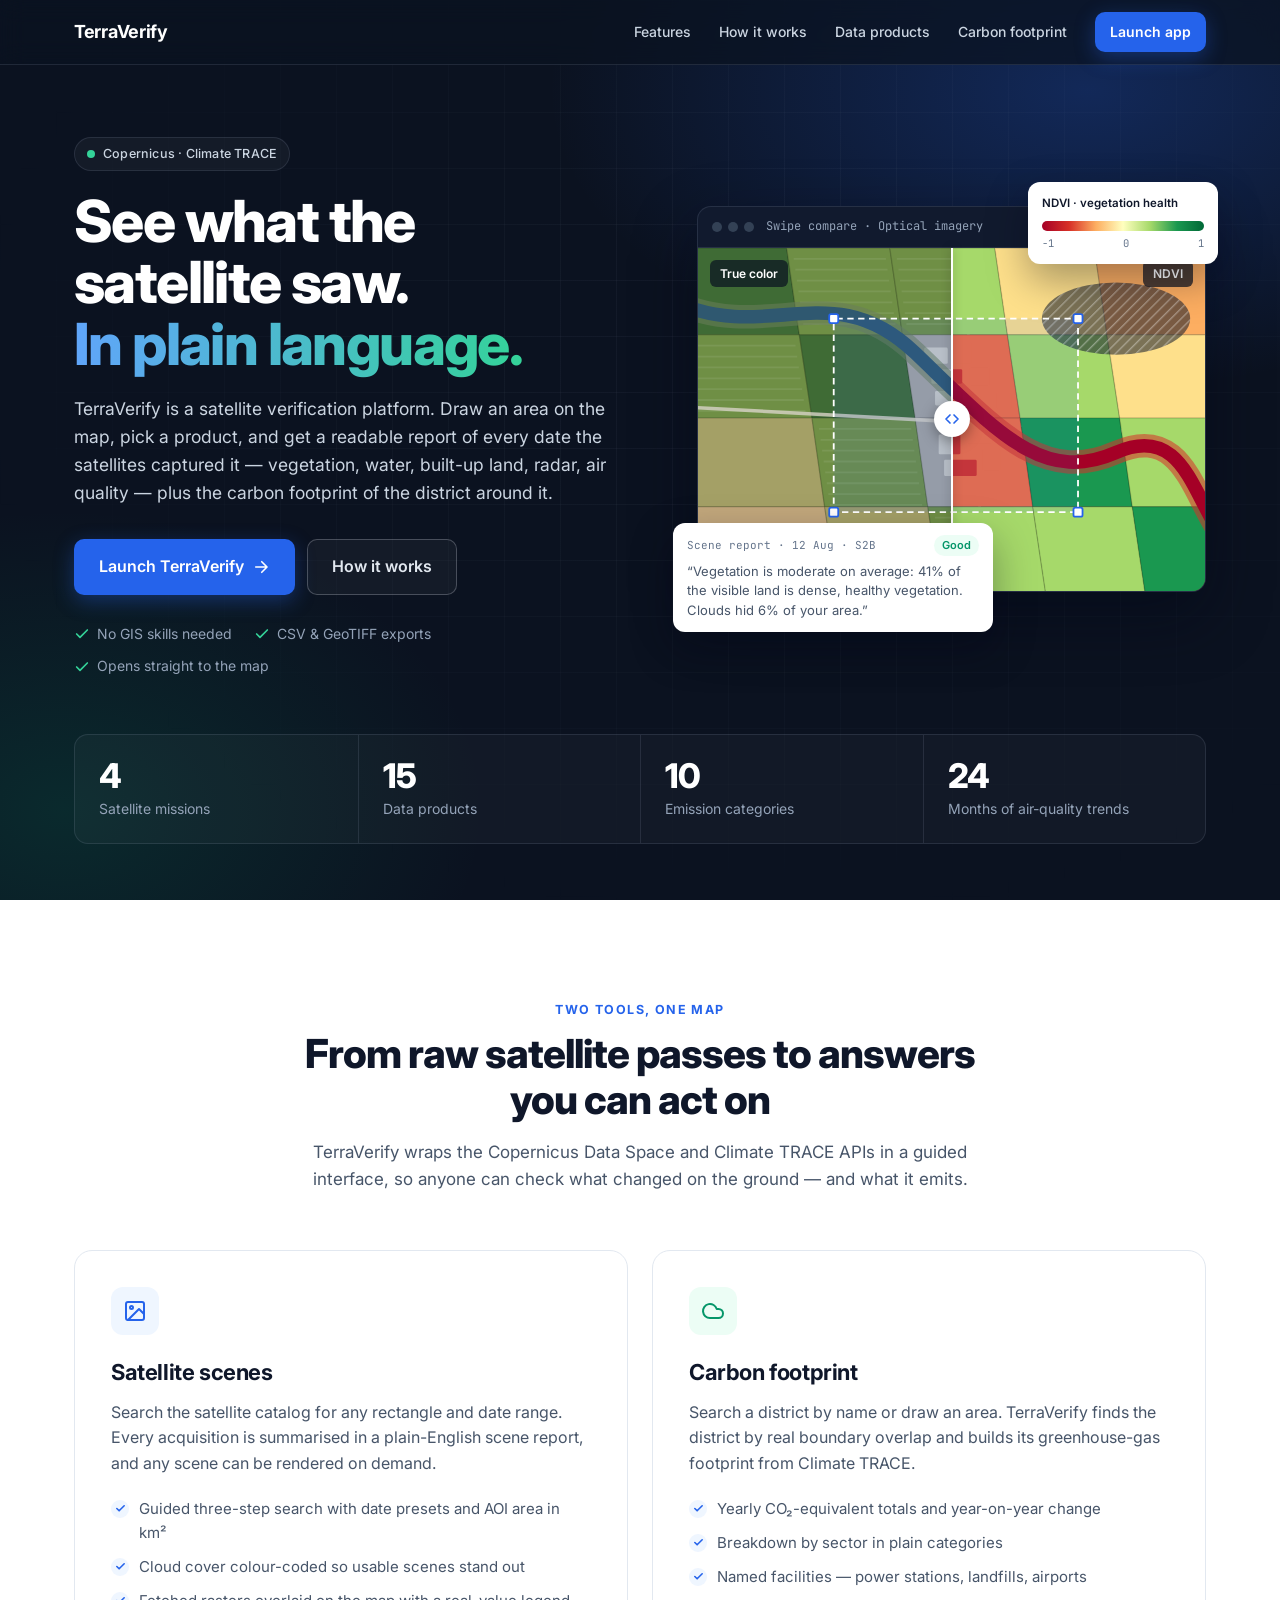
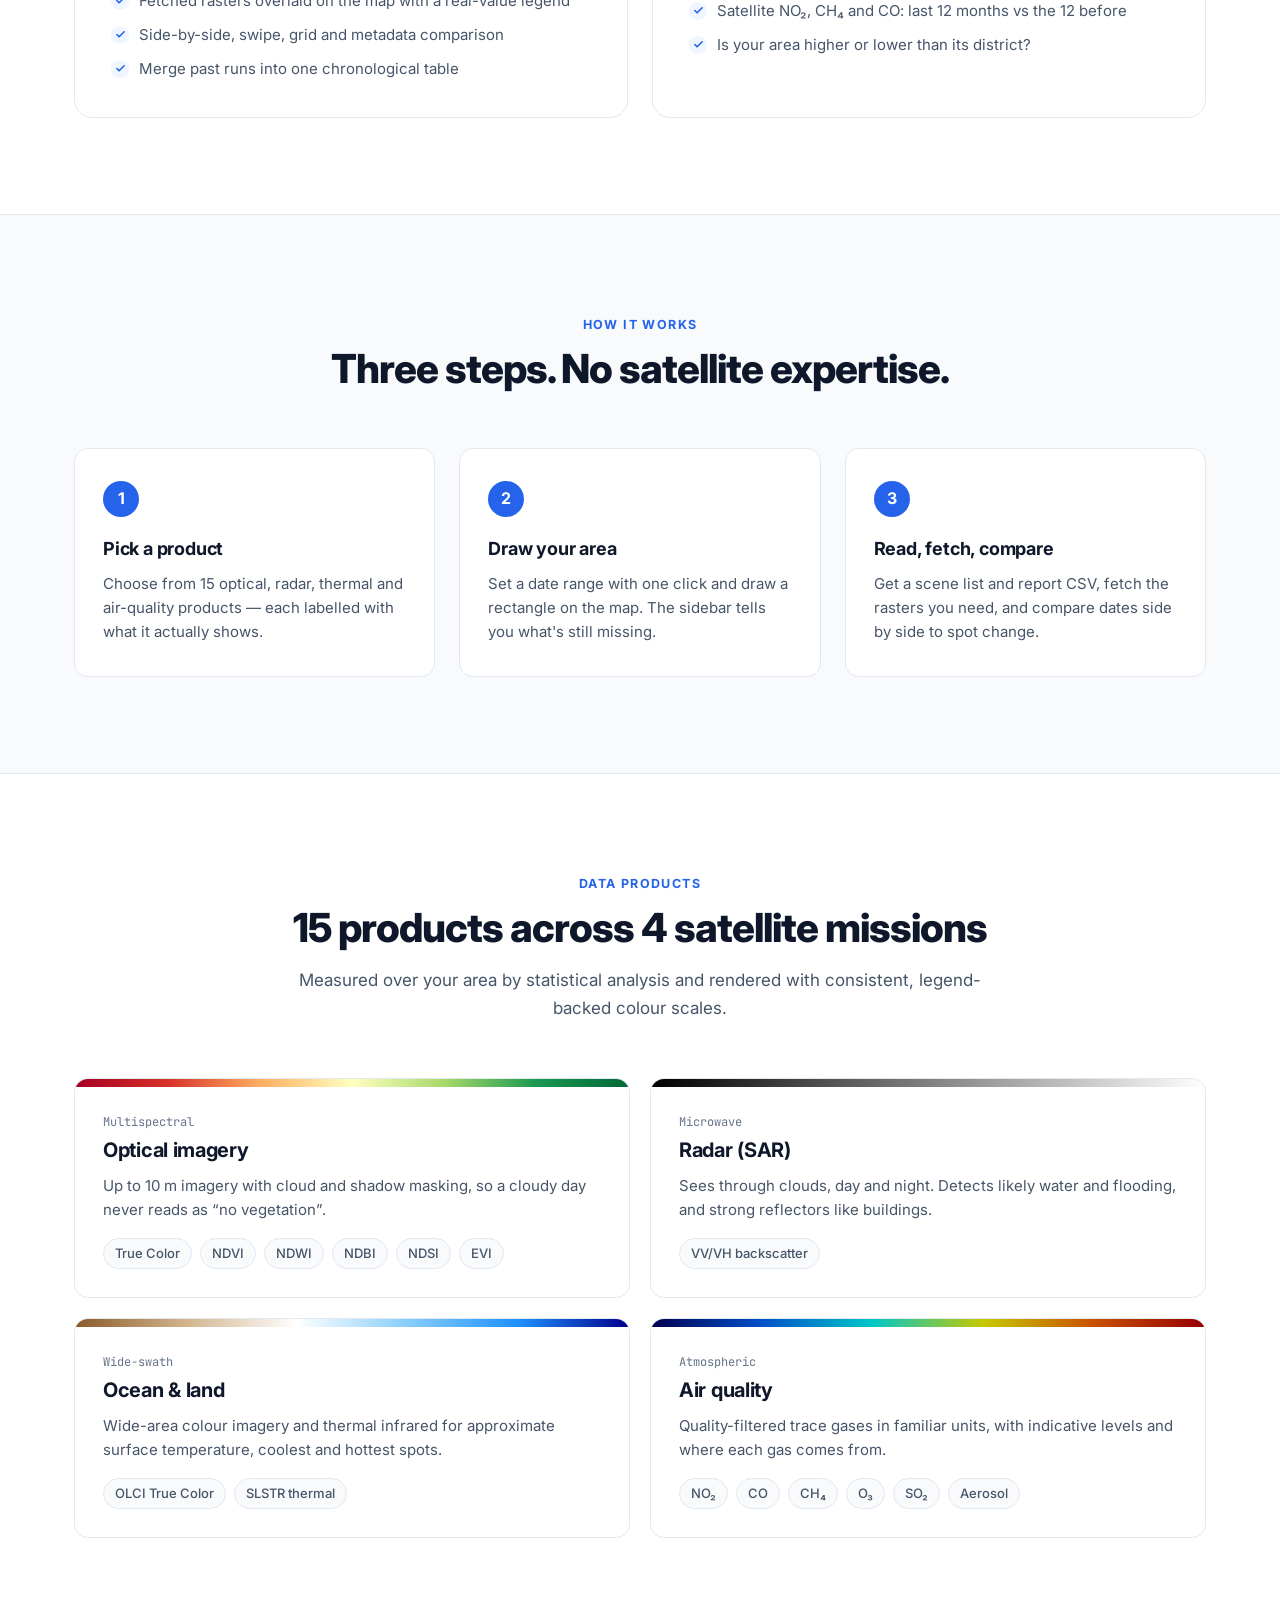
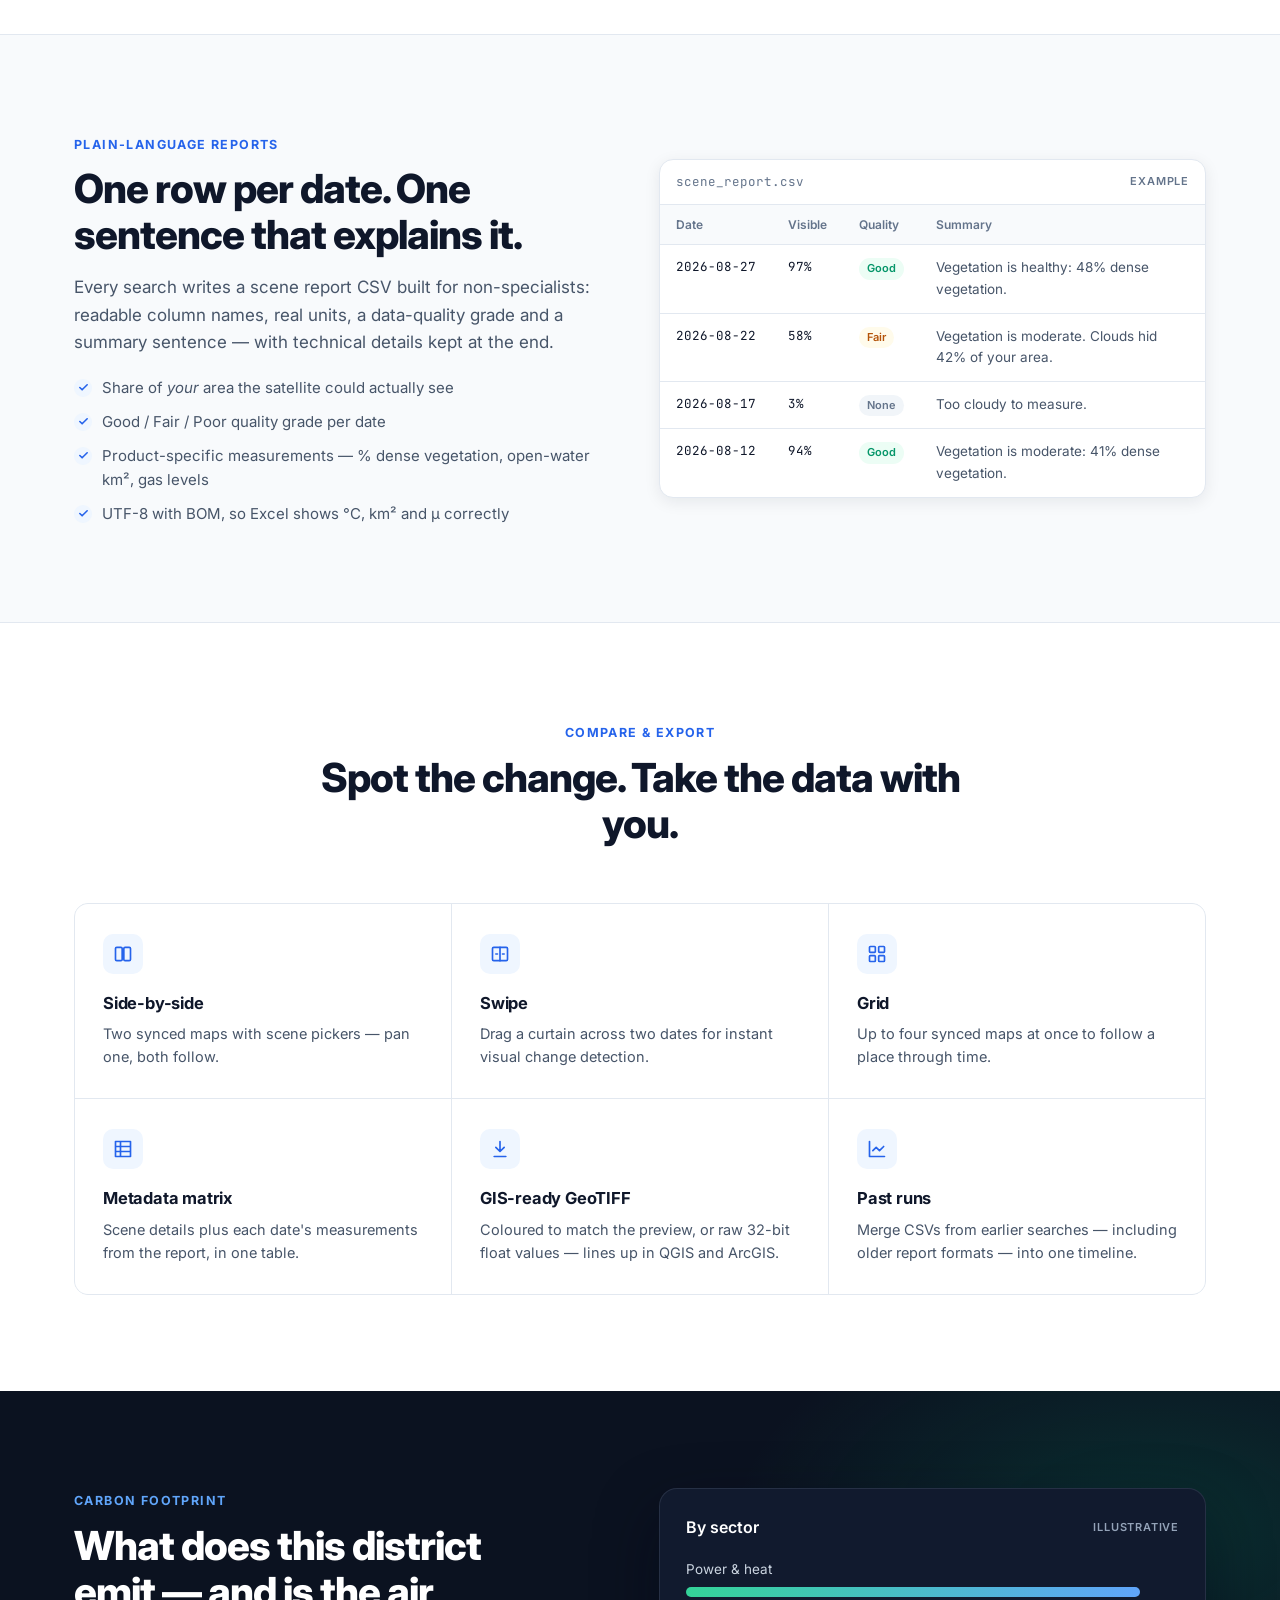
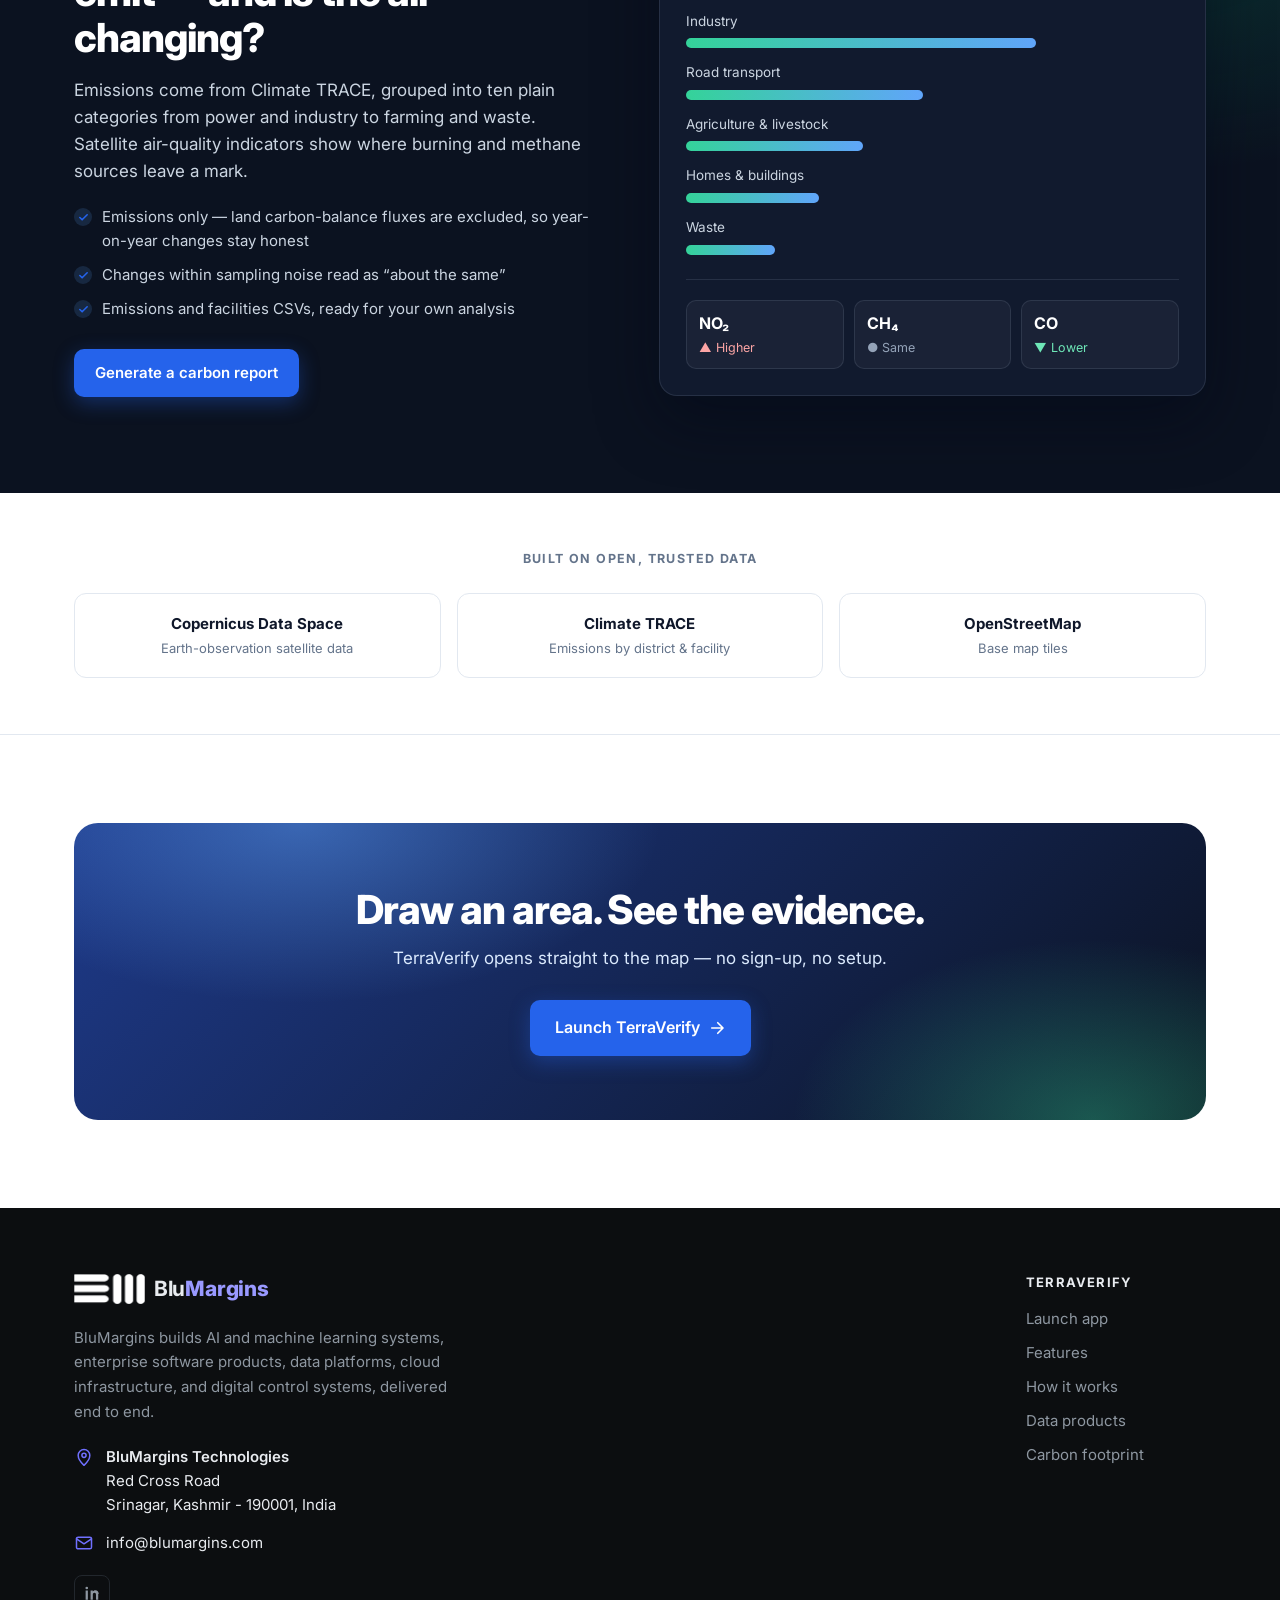
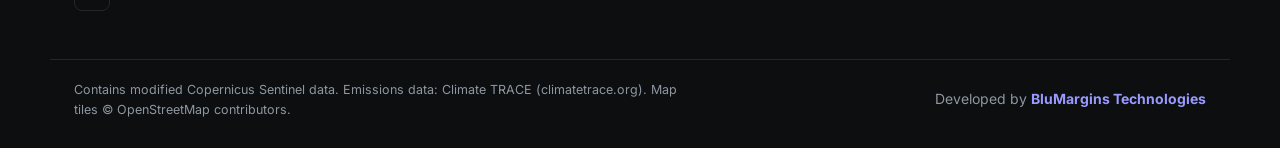
==== static/landing.html @ ef8ddcd8 "Landing Page" ====
<!DOCTYPE html>
<html lang="en">
<head>
    <meta charset="UTF-8">
    <meta name="viewport" content="width=device-width, initial-scale=1.0">
    <title>TerraVerify — Satellite Verification &amp; Carbon Footprint Platform</title>
    <meta name="description" content="TerraVerify turns Copernicus satellite data and Climate TRACE emissions into plain-language reports. Draw an area, pick a product, and see what the satellite saw — vegetation, water, radar, air quality and carbon footprint.">

    <link rel="preconnect" href="https://fonts.googleapis.com">
    <link rel="preconnect" href="https://fonts.gstatic.com" crossorigin>
    <link href="https://fonts.googleapis.com/css2?family=Inter:wght@400;500;600;700;800&family=JetBrains+Mono:wght@400;500&display=swap" rel="stylesheet">

    <link rel="stylesheet" href="/static/css/landing.css">
</head>
<body>

    <!-- ── Hero ─────────────────────────────────────────────────── -->
    <header class="hero">
        <nav class="nav" aria-label="Main">
            <div class="container nav-inner">
                <a href="/" class="brand" aria-label="TerraVerify home">TerraVerify</a>
                <button type="button" class="nav-toggle" id="nav-toggle" aria-expanded="false" aria-controls="nav-links" aria-label="Menu">
                    <svg width="22" height="22" viewBox="0 0 24 24" fill="none" stroke="currentColor" stroke-width="2" stroke-linecap="round"><path d="M4 7h16M4 12h16M4 17h16"/></svg>
                </button>
                <div class="nav-links" id="nav-links">
                    <a href="#features">Features</a>
                    <a href="#how">How it works</a>
                    <a href="#products">Data products</a>
                    <a href="#carbon">Carbon footprint</a>
                    <a href="/app" class="btn btn-primary btn-sm">Launch app</a>
                </div>
            </div>
        </nav>

        <div class="container hero-inner">
            <div class="hero-copy">
                <span class="eyebrow">
                    <span class="pulse" aria-hidden="true"></span>
                    Copernicus · Climate TRACE
                </span>
                <h1>See what the satellite saw.<br><span class="grad">In plain language.</span></h1>
                <p class="lede">
                    TerraVerify is a satellite verification platform. Draw an area on the map, pick a product,
                    and get a readable report of every date the satellites captured it — vegetation,
                    water, built-up land, radar, air quality — plus the carbon footprint of the district around it.
                </p>
                <div class="hero-ctas">
                    <a href="/app" class="btn btn-primary btn-lg">
                        Launch TerraVerify
                        <svg width="18" height="18" viewBox="0 0 24 24" fill="none" stroke="currentColor" stroke-width="2.2" stroke-linecap="round" stroke-linejoin="round" aria-hidden="true"><path d="M5 12h14M13 5l7 7-7 7"/></svg>
                    </a>
                    <a href="#how" class="btn btn-ghost btn-lg">How it works</a>
                </div>
                <ul class="hero-points">
                    <li><svg width="16" height="16" viewBox="0 0 24 24" fill="none" stroke="currentColor" stroke-width="2.5" stroke-linecap="round" stroke-linejoin="round" aria-hidden="true"><path d="M20 6L9 17l-5-5"/></svg>No GIS skills needed</li>
                    <li><svg width="16" height="16" viewBox="0 0 24 24" fill="none" stroke="currentColor" stroke-width="2.5" stroke-linecap="round" stroke-linejoin="round" aria-hidden="true"><path d="M20 6L9 17l-5-5"/></svg>CSV &amp; GeoTIFF exports</li>
                    <li><svg width="16" height="16" viewBox="0 0 24 24" fill="none" stroke="currentColor" stroke-width="2.5" stroke-linecap="round" stroke-linejoin="round" aria-hidden="true"><path d="M20 6L9 17l-5-5"/></svg>Opens straight to the map</li>
                </ul>
            </div>

            <!-- Interactive swipe preview: true colour vs NDVI of the same scene -->
            <div class="hero-visual">
                <div class="scene-window">
                    <div class="scene-bar">
                        <span class="dots" aria-hidden="true"><i></i><i></i><i></i></span>
                        <span class="scene-bar-title">Swipe compare · Optical imagery</span>
                    </div>
                    <div class="scene" id="scene" style="--split: 50%">
                        <svg class="scene-layer" id="layer-tc" viewBox="0 0 560 380" preserveAspectRatio="xMidYMid slice" aria-hidden="true"></svg>
                        <svg class="scene-layer scene-layer-ndvi" id="layer-ndvi" viewBox="0 0 560 380" preserveAspectRatio="xMidYMid slice" aria-hidden="true"></svg>
                        <svg class="scene-layer scene-aoi" viewBox="0 0 560 380" preserveAspectRatio="xMidYMid slice" aria-hidden="true">
                            <rect x="150" y="78" width="270" height="214" rx="3" fill="rgba(37,99,235,.10)" stroke="#fff" stroke-width="2" stroke-dasharray="7 5"/>
                            <g fill="#fff" stroke="#2563eb" stroke-width="2">
                                <rect x="145" y="73" width="10" height="10" rx="2"/><rect x="415" y="73" width="10" height="10" rx="2"/>
                                <rect x="145" y="287" width="10" height="10" rx="2"/><rect x="415" y="287" width="10" height="10" rx="2"/>
                            </g>
                        </svg>
                        <span class="scene-tag scene-tag-left">True color</span>
                        <span class="scene-tag scene-tag-right">NDVI</span>
                        <div class="split-line" aria-hidden="true"><span class="split-handle">
                            <svg width="16" height="16" viewBox="0 0 24 24" fill="none" stroke="currentColor" stroke-width="2.5" stroke-linecap="round" stroke-linejoin="round"><path d="M9 6l-6 6 6 6M15 6l6 6-6 6"/></svg>
                        </span></div>
                        <input type="range" id="scene-slider" class="scene-slider" min="0" max="100" value="50" aria-label="Swipe between true color and NDVI">
                    </div>
                </div>

                <div class="float-card report-card">
                    <div class="report-head">
                        <span class="mono">Scene report · 12 Aug · S2B</span>
                        <span class="pill pill-good">Good</span>
                    </div>
                    <p>“Vegetation is moderate on average: 41% of the visible land is dense, healthy vegetation. Clouds hid 6% of your area.”</p>
                </div>

                <div class="float-card legend-card">
                    <div class="legend-title">NDVI · vegetation health</div>
                    <div class="legend-bar legend-vegetation"></div>
                    <div class="legend-ticks"><span>−1</span><span>0</span><span>1</span></div>
                </div>
            </div>
        </div>

        <div class="container">
            <dl class="stats">
                <div><dt>4</dt><dd>Satellite missions</dd></div>
                <div><dt>15</dt><dd>Data products</dd></div>
                <div><dt>10</dt><dd>Emission categories</dd></div>
                <div><dt>24</dt><dd>Months of air-quality trends</dd></div>
            </dl>
        </div>
    </header>

    <main>

        <!-- ── Two tools ────────────────────────────────────────── -->
        <section class="section" id="features">
            <div class="container">
                <div class="section-head">
                    <span class="kicker">Two tools, one map</span>
                    <h2>From raw satellite passes to answers you can act on</h2>
                    <p>TerraVerify wraps the Copernicus Data Space and Climate TRACE APIs in a guided interface, so anyone can check what changed on the ground — and what it emits.</p>
                </div>

                <div class="tool-grid">
                    <article class="tool-card">
                        <div class="tool-icon tool-icon-blue" aria-hidden="true">
                            <svg width="24" height="24" viewBox="0 0 24 24" fill="none" stroke="currentColor" stroke-width="2" stroke-linecap="round" stroke-linejoin="round"><rect x="3" y="3" width="18" height="18" rx="2"/><circle cx="8.5" cy="8.5" r="1.5"/><path d="M21 15l-5-5L5 21"/></svg>
                        </div>
                        <h3>Satellite scenes</h3>
                        <p>Search the satellite catalog for any rectangle and date range. Every acquisition is summarised in a plain-English scene report, and any scene can be rendered on demand.</p>
                        <ul class="check-list">
                            <li>Guided three-step search with date presets and AOI area in km²</li>
                            <li>Cloud cover colour-coded so usable scenes stand out</li>
                            <li>Fetched rasters overlaid on the map with a real-value legend</li>
                            <li>Side-by-side, swipe, grid and metadata comparison</li>
                            <li>Merge past runs into one chronological table</li>
                        </ul>
                    </article>

                    <article class="tool-card">
                        <div class="tool-icon tool-icon-green" aria-hidden="true">
                            <svg width="24" height="24" viewBox="0 0 24 24" fill="none" stroke="currentColor" stroke-width="2" stroke-linecap="round" stroke-linejoin="round"><path d="M17.5 19H9a7 7 0 1 1 6.71-9h1.79a4.5 4.5 0 1 1 0 9z"/></svg>
                        </div>
                        <h3>Carbon footprint</h3>
                        <p>Search a district by name or draw an area. TerraVerify finds the district by real boundary overlap and builds its greenhouse-gas footprint from Climate TRACE.</p>
                        <ul class="check-list">
                            <li>Yearly CO₂-equivalent totals and year-on-year change</li>
                            <li>Breakdown by sector in plain categories</li>
                            <li>Named facilities — power stations, landfills, airports</li>
                            <li>Satellite NO₂, CH₄ and CO: last 12 months vs the 12 before</li>
                            <li>Is your area higher or lower than its district?</li>
                        </ul>
                    </article>
                </div>
            </div>
        </section>

        <!-- ── How it works ─────────────────────────────────────── -->
        <section class="section section-tint" id="how">
            <div class="container">
                <div class="section-head">
                    <span class="kicker">How it works</span>
                    <h2>Three steps. No satellite expertise.</h2>
                </div>
                <ol class="steps">
                    <li class="step">
                        <span class="step-num">1</span>
                        <h3>Pick a product</h3>
                        <p>Choose from 15 optical, radar, thermal and air-quality products — each labelled with what it actually shows.</p>
                    </li>
                    <li class="step">
                        <span class="step-num">2</span>
                        <h3>Draw your area</h3>
                        <p>Set a date range with one click and draw a rectangle on the map. The sidebar tells you what's still missing.</p>
                    </li>
                    <li class="step">
                        <span class="step-num">3</span>
                        <h3>Read, fetch, compare</h3>
                        <p>Get a scene list and report CSV, fetch the rasters you need, and compare dates side by side to spot change.</p>
                    </li>
                </ol>
            </div>
        </section>

        <!-- ── Data products ────────────────────────────────────── -->
        <section class="section" id="products">
            <div class="container">
                <div class="section-head">
                    <span class="kicker">Data products</span>
                    <h2>15 products across 4 satellite missions</h2>
                    <p>Measured over your area by statistical analysis and rendered with consistent, legend-backed colour scales.</p>
                </div>

                <div class="mission-grid">
                    <article class="mission">
                        <div class="mission-swatch legend-vegetation" aria-hidden="true"></div>
                        <div class="mission-body">
                            <div class="mission-sat">Multispectral</div>
                            <h3>Optical imagery</h3>
                            <p>Up to 10 m imagery with cloud and shadow masking, so a cloudy day never reads as “no vegetation”.</p>
                            <ul class="chips">
                                <li>True Color</li><li>NDVI</li><li>NDWI</li><li>NDBI</li><li>NDSI</li><li>EVI</li>
                            </ul>
                        </div>
                    </article>
                    <article class="mission">
                        <div class="mission-swatch legend-grayscale" aria-hidden="true"></div>
                        <div class="mission-body">
                            <div class="mission-sat">Microwave</div>
                            <h3>Radar (SAR)</h3>
                            <p>Sees through clouds, day and night. Detects likely water and flooding, and strong reflectors like buildings.</p>
                            <ul class="chips">
                                <li>VV/VH backscatter</li>
                            </ul>
                        </div>
                    </article>
                    <article class="mission">
                        <div class="mission-swatch legend-water" aria-hidden="true"></div>
                        <div class="mission-body">
                            <div class="mission-sat">Wide-swath</div>
                            <h3>Ocean &amp; land</h3>
                            <p>Wide-area colour imagery and thermal infrared for approximate surface temperature, coolest and hottest spots.</p>
                            <ul class="chips">
                                <li>OLCI True Color</li><li>SLSTR thermal</li>
                            </ul>
                        </div>
                    </article>
                    <article class="mission">
                        <div class="mission-swatch legend-thermal" aria-hidden="true"></div>
                        <div class="mission-body">
                            <div class="mission-sat">Atmospheric</div>
                            <h3>Air quality</h3>
                            <p>Quality-filtered trace gases in familiar units, with indicative levels and where each gas comes from.</p>
                            <ul class="chips">
                                <li>NO₂</li><li>CO</li><li>CH₄</li><li>O₃</li><li>SO₂</li><li>Aerosol</li>
                            </ul>
                        </div>
                    </article>
                </div>
            </div>
        </section>

        <!-- ── Plain-language reports ───────────────────────────── -->
        <section class="section section-tint">
            <div class="container split">
                <div class="split-copy">
                    <span class="kicker">Plain-language reports</span>
                    <h2>One row per date. One sentence that explains it.</h2>
                    <p>Every search writes a scene report CSV built for non-specialists: readable column names, real units, a data-quality grade and a summary sentence — with technical details kept at the end.</p>
                    <ul class="check-list">
                        <li>Share of <em>your</em> area the satellite could actually see</li>
                        <li>Good / Fair / Poor quality grade per date</li>
                        <li>Product-specific measurements — % dense vegetation, open-water km², gas levels</li>
                        <li>UTF-8 with BOM, so Excel shows °C, km² and µ correctly</li>
                    </ul>
                </div>
                <div class="table-card" role="img" aria-label="Example rows from a scene report CSV">
                    <div class="table-card-head">
                        <span class="mono">scene_report.csv</span>
                        <span class="table-card-note">Example</span>
                    </div>
                    <div class="table-scroll">
                        <table class="mini-table">
                            <thead>
                                <tr><th>Date</th><th>Visible</th><th>Quality</th><th>Summary</th></tr>
                            </thead>
                            <tbody>
                                <tr><td class="mono">2026-08-27</td><td class="mono">97%</td><td><span class="pill pill-good">Good</span></td><td>Vegetation is healthy: 48% dense vegetation.</td></tr>
                                <tr><td class="mono">2026-08-22</td><td class="mono">58%</td><td><span class="pill pill-fair">Fair</span></td><td>Vegetation is moderate. Clouds hid 42% of your area.</td></tr>
                                <tr><td class="mono">2026-08-17</td><td class="mono">3%</td><td><span class="pill pill-none">None</span></td><td>Too cloudy to measure.</td></tr>
                                <tr><td class="mono">2026-08-12</td><td class="mono">94%</td><td><span class="pill pill-good">Good</span></td><td>Vegetation is moderate: 41% dense vegetation.</td></tr>
                            </tbody>
                        </table>
                    </div>
                </div>
            </div>
        </section>

        <!-- ── Compare & export ─────────────────────────────────── -->
        <section class="section">
            <div class="container">
                <div class="section-head">
                    <span class="kicker">Compare &amp; export</span>
                    <h2>Spot the change. Take the data with you.</h2>
                </div>
                <div class="feature-grid">
                    <div class="feature">
                        <div class="feature-icon" aria-hidden="true"><svg width="20" height="20" viewBox="0 0 24 24" fill="none" stroke="currentColor" stroke-width="2" stroke-linecap="round" stroke-linejoin="round"><rect x="3" y="4" width="8" height="16" rx="1.5"/><rect x="13" y="4" width="8" height="16" rx="1.5"/></svg></div>
                        <h3>Side-by-side</h3>
                        <p>Two synced maps with scene pickers — pan one, both follow.</p>
                    </div>
                    <div class="feature">
                        <div class="feature-icon" aria-hidden="true"><svg width="20" height="20" viewBox="0 0 24 24" fill="none" stroke="currentColor" stroke-width="2" stroke-linecap="round" stroke-linejoin="round"><rect x="3" y="4" width="18" height="16" rx="1.5"/><path d="M12 4v16M9 12l-2 0M15 12h2"/></svg></div>
                        <h3>Swipe</h3>
                        <p>Drag a curtain across two dates for instant visual change detection.</p>
                    </div>
                    <div class="feature">
                        <div class="feature-icon" aria-hidden="true"><svg width="20" height="20" viewBox="0 0 24 24" fill="none" stroke="currentColor" stroke-width="2" stroke-linecap="round" stroke-linejoin="round"><rect x="3" y="3" width="7" height="7" rx="1"/><rect x="14" y="3" width="7" height="7" rx="1"/><rect x="3" y="14" width="7" height="7" rx="1"/><rect x="14" y="14" width="7" height="7" rx="1"/></svg></div>
                        <h3>Grid</h3>
                        <p>Up to four synced maps at once to follow a place through time.</p>
                    </div>
                    <div class="feature">
                        <div class="feature-icon" aria-hidden="true"><svg width="20" height="20" viewBox="0 0 24 24" fill="none" stroke="currentColor" stroke-width="2" stroke-linecap="round" stroke-linejoin="round"><path d="M3 3h18v18H3zM3 9h18M3 15h18M9 3v18"/></svg></div>
                        <h3>Metadata matrix</h3>
                        <p>Scene details plus each date's measurements from the report, in one table.</p>
                    </div>
                    <div class="feature">
                        <div class="feature-icon" aria-hidden="true"><svg width="20" height="20" viewBox="0 0 24 24" fill="none" stroke="currentColor" stroke-width="2" stroke-linecap="round" stroke-linejoin="round"><path d="M12 3v12M7 10l5 5 5-5M5 21h14"/></svg></div>
                        <h3>GIS-ready GeoTIFF</h3>
                        <p>Coloured to match the preview, or raw 32-bit float values — lines up in QGIS and ArcGIS.</p>
                    </div>
                    <div class="feature">
                        <div class="feature-icon" aria-hidden="true"><svg width="20" height="20" viewBox="0 0 24 24" fill="none" stroke="currentColor" stroke-width="2" stroke-linecap="round" stroke-linejoin="round"><path d="M3 3v18h18"/><path d="M7 14l4-4 4 4 5-5"/></svg></div>
                        <h3>Past runs</h3>
                        <p>Merge CSVs from earlier searches — including older report formats — into one timeline.</p>
                    </div>
                </div>
            </div>
        </section>

        <!-- ── Carbon footprint detail ──────────────────────────── -->
        <section class="section section-dark" id="carbon">
            <div class="container split">
                <div class="split-copy">
                    <span class="kicker kicker-light">Carbon footprint</span>
                    <h2>What does this district emit&nbsp;— and is the air changing?</h2>
                    <p>Emissions come from Climate TRACE, grouped into ten plain categories from power and industry to farming and waste. Satellite air-quality indicators show where burning and methane sources leave a mark.</p>
                    <ul class="check-list check-list-light">
                        <li>Emissions only — land carbon-balance fluxes are excluded, so year-on-year changes stay honest</li>
                        <li>Changes within sampling noise read as “about the same”</li>
                        <li>Emissions and facilities CSVs, ready for your own analysis</li>
                    </ul>
                    <a href="/app" class="btn btn-primary">Generate a carbon report</a>
                </div>

                <div class="sector-card" role="img" aria-label="Illustration of a sector breakdown chart">
                    <div class="sector-head">
                        <span>By sector</span>
                        <span class="table-card-note">Illustrative</span>
                    </div>
                    <ul class="sector-bars">
                        <li><span>Power &amp; heat</span><i style="--w: 92%"></i></li>
                        <li><span>Industry</span><i style="--w: 71%"></i></li>
                        <li><span>Road transport</span><i style="--w: 48%"></i></li>
                        <li><span>Agriculture &amp; livestock</span><i style="--w: 36%"></i></li>
                        <li><span>Homes &amp; buildings</span><i style="--w: 27%"></i></li>
                        <li><span>Waste</span><i style="--w: 18%"></i></li>
                    </ul>
                    <div class="gas-row">
                        <div class="gas"><span class="gas-name">NO₂</span><span class="gas-trend up">▲ Higher</span></div>
                        <div class="gas"><span class="gas-name">CH₄</span><span class="gas-trend same">● Same</span></div>
                        <div class="gas"><span class="gas-name">CO</span><span class="gas-trend down">▼ Lower</span></div>
                    </div>
                </div>
            </div>
        </section>

        <!-- ── Data sources ─────────────────────────────────────── -->
        <section class="section section-sources">
            <div class="container">
                <p class="sources-title">Built on open, trusted data</p>
                <ul class="sources">
                    <li><strong>Copernicus Data Space</strong><span>Earth-observation satellite data</span></li>
                    <li><strong>Climate TRACE</strong><span>Emissions by district &amp; facility</span></li>
                    <li><strong>OpenStreetMap</strong><span>Base map tiles</span></li>
                </ul>
            </div>
        </section>

        <!-- ── CTA ──────────────────────────────────────────────── -->
        <section class="section cta-section">
            <div class="container">
                <div class="cta">
                    <h2>Draw an area. See the evidence.</h2>
                    <p>TerraVerify opens straight to the map — no sign-up, no setup.</p>
                    <a href="/app" class="btn btn-primary btn-lg">
                        Launch TerraVerify
                        <svg width="18" height="18" viewBox="0 0 24 24" fill="none" stroke="currentColor" stroke-width="2.2" stroke-linecap="round" stroke-linejoin="round" aria-hidden="true"><path d="M5 12h14M13 5l7 7-7 7"/></svg>
                    </a>
                </div>
            </div>
        </section>
    </main>

    <!-- ── Footer ───────────────────────────────────────────────── -->
    <footer class="footer">
        <div class="container footer-inner">
            <!-- Developer: BluMargins Technologies -->
            <div class="footer-company">
                <a href="https://www.blumargins.com/" class="bm-brand" target="_blank" rel="noopener" aria-label="BluMargins Technologies">
                    <span class="bm-mark" aria-hidden="true"></span>
                    <span class="bm-wordmark">Blu<b>Margins</b></span>
                </a>
                <p class="bm-desc">BluMargins builds AI and machine learning systems, enterprise software products, data platforms, cloud infrastructure, and digital control systems, delivered end to end.</p>
                <ul class="bm-contact">
                    <li>
                        <svg viewBox="0 0 24 24" aria-hidden="true"><path d="M12 22s7-6.2 7-12a7 7 0 1 0-14 0c0 5.8 7 12 7 12Z"/><circle cx="12" cy="10" r="2.5"/></svg>
                        <address><b>BluMargins Technologies</b><br>Red Cross Road<br>Srinagar, Kashmir - 190001, India</address>
                    </li>
                    <li>
                        <svg viewBox="0 0 24 24" aria-hidden="true"><rect x="3" y="5" width="18" height="14" rx="2"/><path d="m3 7 9 6 9-6"/></svg>
                        <a href="mailto:info@blumargins.com">info@blumargins.com</a>
                    </li>
                </ul>
                <ul class="bm-social" aria-label="Social">
                    <li><a href="https://www.linkedin.com/company/blumargins" target="_blank" rel="noopener" aria-label="BluMargins on LinkedIn">
                        <svg viewBox="0 0 24 24" aria-hidden="true" fill="currentColor"><path d="M6.5 8.5h-3V21h3V8.5ZM5 3.5A1.75 1.75 0 1 0 5 7a1.75 1.75 0 0 0 0-3.5ZM21 13.4c0-3.4-1.8-5.2-4.5-5.2-1.6 0-2.8.8-3.4 1.8V8.5h-3V21h3v-6.6c0-1.7.7-2.7 2.2-2.7 1.4 0 2 1 2 2.7V21h3v-7.6Z"/></svg>
                    </a></li>
                </ul>
            </div>

            <nav class="footer-links" aria-label="Footer">
                <h4>TerraVerify</h4>
                <a href="/app">Launch app</a>
                <a href="#features">Features</a>
                <a href="#how">How it works</a>
                <a href="#products">Data products</a>
                <a href="#carbon">Carbon footprint</a>
            </nav>
        </div>
        <div class="container footer-bottom">
            <p class="credits">Contains modified Copernicus Sentinel data. Emissions data: Climate TRACE (climatetrace.org). Map tiles © OpenStreetMap contributors.</p>
            <p class="developed">Developed by <a href="https://www.blumargins.com/" target="_blank" rel="noopener">BluMargins Technologies</a></p>
        </div>
    </footer>

    <script src="/static/js/landing.js"></script>
</body>
</html>
---- static/css/landing.css ----
/* ================================================================
   TerraVerify — Landing page
   Shares the app's tokens (style.css) so the two read as one product.
   ================================================================ */

:root {
    --bg:            #ffffff;
    --bg-tint:       #f8fafc;
    --border:        #e2e8f0;
    --text:          #0f172a;
    --text-2:        #475569;
    --text-3:        #64748b;

    --accent:        #2563eb;
    --accent-hover:  #1d4ed8;
    --accent-soft:   #eff6ff;
    --accent-light:  #60a5fa;

    --green:         #059669;
    --green-soft:    #ecfdf5;

    --night:         #0b1220;
    --night-2:       #111a2e;
    --night-border:  rgba(148, 163, 184, .16);
    --night-text:    #cbd5e1;
    --night-muted:   #94a3b8;

    --radius:        14px;
    --radius-sm:     8px;
    --shadow-md:     0 4px 16px rgba(15, 23, 42, .08);
    --shadow-lg:     0 24px 64px rgba(2, 6, 23, .45);

    --font-sans:     'Inter', -apple-system, BlinkMacSystemFont, 'Segoe UI', sans-serif;
    --font-mono:     'JetBrains Mono', 'SF Mono', 'Fira Code', monospace;

    --veg:   linear-gradient(90deg, #a50026, #d73027, #fdae61, #ffffbf, #a6d96a, #1a9850, #006837);
    --water: linear-gradient(90deg, #8b5a2b, #d2b48c, #ffffff, #87cefa, #1e90ff, #00008b);
    --therm: linear-gradient(90deg, #000050, #0050c8, #00c8c8, #c8c800, #c85000, #960000);
    --gray:  linear-gradient(90deg, #000, #808080, #fff);

    color-scheme: light;
}

*, *::before, *::after { margin: 0; padding: 0; box-sizing: border-box; }

html { scroll-behavior: smooth; scroll-padding-top: 72px; }

body {
    font-family: var(--font-sans);
    background: var(--bg);
    color: var(--text);
    line-height: 1.6;
    -webkit-font-smoothing: antialiased;
}

a { color: inherit; }
img, svg { display: block; }
:focus-visible { outline: 2px solid var(--accent-light); outline-offset: 3px; border-radius: 4px; }

.container {
    width: 100%;
    max-width: 1180px;
    margin: 0 auto;
    padding-inline: 24px;
}

.mono { font-family: var(--font-mono); }

/* ── Buttons ────────────────────────────────────────────────────── */
.btn {
    display: inline-flex;
    align-items: center;
    justify-content: center;
    gap: 8px;
    padding: 11px 20px;
    border-radius: 10px;
    font-size: 15px;
    font-weight: 600;
    text-decoration: none;
    border: 1px solid transparent;
    transition: background .2s, border-color .2s, transform .2s, box-shadow .2s;
    white-space: nowrap;
}
.btn-primary {
    background: var(--accent);
    color: #fff;
    box-shadow: 0 6px 20px rgba(37, 99, 235, .35);
}
.btn-primary:hover { background: var(--accent-hover); transform: translateY(-1px); }
.btn-ghost {
    color: #e2e8f0;
    border-color: rgba(226, 232, 240, .25);
    background: rgba(255, 255, 255, .04);
}
.btn-ghost:hover { border-color: rgba(226, 232, 240, .5); background: rgba(255, 255, 255, .08); }
.btn-sm { padding: 8px 14px; font-size: 14px; }
.btn-lg { padding: 14px 24px; font-size: 16px; }

/* ── Hero ───────────────────────────────────────────────────────── */
.hero {
    position: relative;
    color: #fff;
    background:
        radial-gradient(900px 500px at 85% 10%, rgba(37, 99, 235, .28), transparent 60%),
        radial-gradient(700px 500px at 5% 90%, rgba(5, 150, 105, .18), transparent 60%),
        var(--night);
    overflow: hidden;
    padding-bottom: 56px;
}
/* faint lat/long graticule */
.hero::before {
    content: "";
    position: absolute;
    inset: 0;
    background-image:
        linear-gradient(rgba(148, 163, 184, .06) 1px, transparent 1px),
        linear-gradient(90deg, rgba(148, 163, 184, .06) 1px, transparent 1px);
    background-size: 56px 56px;
    mask-image: radial-gradient(ellipse at 60% 40%, #000 20%, transparent 75%);
    -webkit-mask-image: radial-gradient(ellipse at 60% 40%, #000 20%, transparent 75%);
    pointer-events: none;
}
.hero > * { position: relative; }

/* Nav */
.nav {
    position: sticky;
    top: 0;
    z-index: 50;
    background: rgba(11, 18, 32, .72);
    backdrop-filter: blur(12px);
    -webkit-backdrop-filter: blur(12px);
    border-bottom: 1px solid var(--night-border);
}
.nav-inner {
    display: flex;
    align-items: center;
    justify-content: space-between;
    height: 64px;
}
.brand {
    display: inline-flex;
    align-items: center;
    gap: 10px;
    font-weight: 700;
    font-size: 18px;
    letter-spacing: -.3px;
    text-decoration: none;
    color: #fff;
}
.nav-links {
    display: flex;
    align-items: center;
    gap: 28px;
}
.nav-links a:not(.btn) {
    font-size: 14px;
    font-weight: 500;
    color: var(--night-text);
    text-decoration: none;
    transition: color .2s;
}
.nav-links a:not(.btn):hover { color: #fff; }
.nav-toggle {
    display: none;
    background: none;
    border: 0;
    color: #fff;
    padding: 8px;
    cursor: pointer;
}

/* Hero content */
.hero-inner {
    display: grid;
    grid-template-columns: 1.02fr 1fr;
    gap: 56px;
    align-items: center;
    padding-block: 72px 56px;
}
.eyebrow {
    display: inline-flex;
    align-items: center;
    gap: 8px;
    padding: 6px 12px;
    border-radius: 999px;
    border: 1px solid var(--night-border);
    background: rgba(255, 255, 255, .04);
    font-size: 12.5px;
    font-weight: 500;
    color: var(--night-text);
    letter-spacing: .2px;
}
.pulse {
    width: 8px;
    height: 8px;
    border-radius: 50%;
    background: #34d399;
    box-shadow: 0 0 0 0 rgba(52, 211, 153, .6);
    animation: pulse 2.2s infinite;
}
@keyframes pulse {
    70%  { box-shadow: 0 0 0 8px rgba(52, 211, 153, 0); }
    100% { box-shadow: 0 0 0 0 rgba(52, 211, 153, 0); }
}
.hero h1 {
    margin-top: 20px;
    font-size: clamp(36px, 5vw, 58px);
    line-height: 1.06;
    letter-spacing: -1.6px;
    font-weight: 800;
}
.grad {
    background: linear-gradient(90deg, #60a5fa, #34d399);
    -webkit-background-clip: text;
    background-clip: text;
    color: transparent;
}
.lede {
    margin-top: 20px;
    font-size: 17.5px;
    color: var(--night-text);
    max-width: 560px;
}
.hero-ctas {
    display: flex;
    flex-wrap: wrap;
    gap: 12px;
    margin-top: 32px;
}
.hero-points {
    list-style: none;
    display: flex;
    flex-wrap: wrap;
    gap: 10px 22px;
    margin-top: 28px;
    font-size: 14px;
    color: var(--night-muted);
}
.hero-points li { display: inline-flex; align-items: center; gap: 7px; }
.hero-points svg { color: #34d399; }

/* Swipe preview */
.hero-visual { position: relative; padding: 24px 0 40px 24px; }
.scene-window {
    border-radius: var(--radius);
    overflow: hidden;
    border: 1px solid var(--night-border);
    background: var(--night-2);
    box-shadow: var(--shadow-lg);
}
.scene-bar {
    display: flex;
    align-items: center;
    gap: 12px;
    padding: 10px 14px;
    border-bottom: 1px solid var(--night-border);
    font-size: 12px;
    color: var(--night-muted);
}
.dots { display: inline-flex; gap: 6px; }
.dots i { width: 10px; height: 10px; border-radius: 50%; background: #334155; }
.scene-bar-title { font-family: var(--font-mono); }

.scene {
    position: relative;
    aspect-ratio: 560 / 380;
    max-width: 100%;
    background: #6f8f45;
    user-select: none;
}
.scene-layer { position: absolute; inset: 0; width: 100%; height: 100%; }
.scene-layer-ndvi { clip-path: inset(0 0 0 var(--split)); }
.scene-aoi { pointer-events: none; }
.scene-tag {
    position: absolute;
    top: 12px;
    padding: 4px 10px;
    border-radius: 6px;
    background: rgba(11, 18, 32, .72);
    font-size: 12px;
    font-weight: 600;
    color: #fff;
    pointer-events: none;
}
.scene-tag-left  { left: 12px; }
.scene-tag-right { right: 12px; }
.split-line {
    position: absolute;
    top: 0;
    bottom: 0;
    left: var(--split);
    width: 2px;
    margin-left: -1px;
    background: #fff;
    box-shadow: 0 0 10px rgba(0, 0, 0, .4);
    pointer-events: none;
}
.split-handle {
    position: absolute;
    top: 50%;
    left: 50%;
    transform: translate(-50%, -50%);
    display: grid;
    place-items: center;
    width: 36px;
    height: 36px;
    border-radius: 50%;
    background: #fff;
    color: var(--accent);
    box-shadow: 0 4px 14px rgba(0, 0, 0, .35);
}
.scene-slider {
    position: absolute;
    inset: 0;
    width: 100%;
    height: 100%;
    opacity: 0;
    cursor: ew-resize;
    margin: 0;
}
.scene:has(.scene-slider:focus-visible) .split-handle { outline: 3px solid var(--accent-light); outline-offset: 2px; }

.float-card {
    position: absolute;
    background: #fff;
    color: var(--text);
    border-radius: 12px;
    box-shadow: 0 16px 40px rgba(2, 6, 23, .35);
    padding: 12px 14px;
}
.report-card {
    left: 0;
    bottom: 0;
    width: min(320px, 78%);
    font-size: 13px;
    line-height: 1.5;
    color: var(--text-2);
}
.report-head {
    display: flex;
    justify-content: space-between;
    align-items: center;
    gap: 8px;
    margin-bottom: 6px;
    font-size: 11px;
    color: var(--text-3);
}
.legend-card {
    top: 0;
    right: -12px;
    width: 190px;
}
.legend-title { font-size: 11.5px; font-weight: 600; margin-bottom: 8px; }
.legend-bar { height: 10px; border-radius: 5px; }
.legend-ticks {
    display: flex;
    justify-content: space-between;
    margin-top: 4px;
    font-family: var(--font-mono);
    font-size: 10.5px;
    color: var(--text-3);
}
.legend-vegetation { background: var(--veg); }
.legend-water      { background: var(--water); }
.legend-thermal    { background: var(--therm); }
.legend-grayscale  { background: var(--gray); }

/* Pills */
.pill {
    display: inline-block;
    padding: 2px 8px;
    border-radius: 999px;
    font-size: 11px;
    font-weight: 600;
    font-family: var(--font-sans);
    white-space: nowrap;
}
.pill-good { background: var(--green-soft); color: var(--green); }
.pill-fair { background: #fffbeb; color: #b45309; }
.pill-none { background: #f1f5f9; color: var(--text-3); }

/* Stats */
.stats {
    display: grid;
    grid-template-columns: repeat(4, 1fr);
    border: 1px solid var(--night-border);
    border-radius: var(--radius);
    background: rgba(255, 255, 255, .03);
}
.stats > div { padding: 22px 24px; }
.stats > div + div { border-left: 1px solid var(--night-border); }
.stats dt {
    font-size: 34px;
    font-weight: 800;
    letter-spacing: -1px;
    line-height: 1.1;
}
.stats dd { font-size: 14px; color: var(--night-muted); margin-top: 4px; }

/* ── Sections ───────────────────────────────────────────────────── */
.section { padding-block: 96px; }
.section-tint { background: var(--bg-tint); border-block: 1px solid var(--border); }
.section-head { max-width: 720px; margin: 0 auto 56px; text-align: center; }
.kicker {
    display: inline-block;
    font-size: 12.5px;
    font-weight: 700;
    letter-spacing: 1.4px;
    text-transform: uppercase;
    color: var(--accent);
}
.kicker-light { color: var(--accent-light); }
.section h2 {
    margin-top: 10px;
    font-size: clamp(28px, 3.4vw, 40px);
    line-height: 1.15;
    letter-spacing: -1px;
    font-weight: 800;
}
.section-head p, .split-copy > p {
    margin-top: 16px;
    font-size: 17px;
    color: var(--text-2);
}

/* Check list */
.check-list { list-style: none; display: grid; gap: 10px; margin-top: 20px; }
.check-list li {
    position: relative;
    padding-left: 28px;
    font-size: 15px;
    color: var(--text-2);
}
.check-list li::before {
    content: "";
    position: absolute;
    left: 0;
    top: 3px;
    width: 18px;
    height: 18px;
    border-radius: 50%;
    background: var(--accent-soft) url("data:image/svg+xml,%3Csvg xmlns='http://www.w3.org/2000/svg' viewBox='0 0 24 24' fill='none' stroke='%232563eb' stroke-width='3.5' stroke-linecap='round' stroke-linejoin='round'%3E%3Cpath d='M20 6L9 17l-5-5'/%3E%3C/svg%3E") center / 11px no-repeat;
}
.check-list-light li { color: var(--night-text); }
.check-list-light li::before { background-color: rgba(96, 165, 250, .15); }

/* Tool cards */
.tool-grid { display: grid; grid-template-columns: 1fr 1fr; gap: 24px; }
.tool-card {
    padding: 36px;
    border: 1px solid var(--border);
    border-radius: 18px;
    background: #fff;
    transition: box-shadow .25s, border-color .25s, transform .25s;
}
.tool-card:hover { box-shadow: var(--shadow-md); border-color: #cbd5e1; transform: translateY(-2px); }
.tool-icon {
    display: grid;
    place-items: center;
    width: 48px;
    height: 48px;
    border-radius: 12px;
    margin-bottom: 20px;
}
.tool-icon-blue  { background: var(--accent-soft); color: var(--accent); }
.tool-icon-green { background: var(--green-soft); color: var(--green); }
.tool-card h3 { font-size: 22px; letter-spacing: -.4px; }
.tool-card > p { margin-top: 10px; color: var(--text-2); }

/* Steps */
.steps {
    list-style: none;
    display: grid;
    grid-template-columns: repeat(3, 1fr);
    gap: 24px;
}
.step {
    position: relative;
    padding: 32px 28px;
    background: #fff;
    border: 1px solid var(--border);
    border-radius: var(--radius);
}
.step-num {
    display: grid;
    place-items: center;
    width: 36px;
    height: 36px;
    border-radius: 50%;
    background: var(--accent);
    color: #fff;
    font-weight: 700;
    margin-bottom: 18px;
}
.step h3 { font-size: 18px; letter-spacing: -.2px; }
.step p { margin-top: 8px; color: var(--text-2); font-size: 15px; }

/* Missions */
.mission-grid { display: grid; grid-template-columns: repeat(2, 1fr); gap: 20px; }
.mission {
    display: flex;
    flex-direction: column;
    border: 1px solid var(--border);
    border-radius: var(--radius);
    overflow: hidden;
    background: #fff;
}
.mission-swatch { height: 8px; }
.mission-body { padding: 26px 28px 28px; }
.mission-sat {
    font-family: var(--font-mono);
    font-size: 12px;
    color: var(--text-3);
}
.mission h3 { font-size: 20px; letter-spacing: -.3px; margin-top: 2px; }
.mission p { margin-top: 8px; color: var(--text-2); font-size: 15px; }
.chips { list-style: none; display: flex; flex-wrap: wrap; gap: 8px; margin-top: 16px; }
.chips li {
    padding: 4px 11px;
    border-radius: 999px;
    border: 1px solid var(--border);
    background: var(--bg-tint);
    font-size: 13px;
    font-weight: 500;
    color: var(--text-2);
}

/* Split layout */
.split {
    display: grid;
    grid-template-columns: 1fr 1.05fr;
    gap: 64px;
    align-items: center;
}
.split-copy h2 { margin-top: 10px; }
.split-copy .btn { margin-top: 28px; }

/* Report table mock */
.table-card {
    border: 1px solid var(--border);
    border-radius: var(--radius);
    background: #fff;
    box-shadow: var(--shadow-md);
    overflow: hidden;
}
.table-card-head {
    display: flex;
    justify-content: space-between;
    align-items: center;
    padding: 12px 16px;
    border-bottom: 1px solid var(--border);
    font-size: 12.5px;
    color: var(--text-3);
}
.table-card-note {
    font-size: 11px;
    font-weight: 600;
    text-transform: uppercase;
    letter-spacing: .8px;
    color: var(--text-3);
}
.table-scroll { overflow-x: auto; }
.mini-table { width: 100%; border-collapse: collapse; font-size: 13.5px; }
.mini-table th {
    text-align: left;
    padding: 10px 16px;
    background: var(--bg-tint);
    font-size: 12px;
    font-weight: 600;
    color: var(--text-3);
    white-space: nowrap;
}
.mini-table td {
    padding: 12px 16px;
    border-top: 1px solid var(--border);
    color: var(--text-2);
    vertical-align: top;
}
.mini-table td.mono { font-size: 12.5px; white-space: nowrap; color: var(--text); }
.mini-table td:last-child { min-width: 220px; }

/* Features */
.feature-grid { display: grid; grid-template-columns: repeat(3, 1fr); gap: 1px; background: var(--border); border: 1px solid var(--border); border-radius: var(--radius); overflow: hidden; }
.feature { padding: 30px 28px; background: #fff; }
.feature-icon {
    display: grid;
    place-items: center;
    width: 40px;
    height: 40px;
    border-radius: 10px;
    background: var(--accent-soft);
    color: var(--accent);
    margin-bottom: 16px;
}
.feature h3 { font-size: 16.5px; letter-spacing: -.2px; }
.feature p { margin-top: 6px; font-size: 14.5px; color: var(--text-2); }

/* Dark carbon section */
.section-dark {
    background:
        radial-gradient(700px 400px at 90% 20%, rgba(5, 150, 105, .22), transparent 60%),
        var(--night);
    color: #fff;
}
.section-dark .split-copy > p { color: var(--night-text); }
.sector-card {
    border: 1px solid var(--night-border);
    border-radius: 18px;
    background: var(--night-2);
    padding: 26px;
    box-shadow: var(--shadow-lg);
}
.sector-head {
    display: flex;
    justify-content: space-between;
    align-items: center;
    font-weight: 600;
    margin-bottom: 18px;
}
.sector-head .table-card-note { color: var(--night-muted); }
.sector-bars { list-style: none; display: grid; gap: 14px; }
.sector-bars li { display: grid; gap: 6px; font-size: 13.5px; color: var(--night-text); }
.sector-bars i {
    display: block;
    height: 10px;
    width: var(--w);
    border-radius: 5px;
    background: linear-gradient(90deg, #34d399, #60a5fa);
}
.gas-row {
    display: grid;
    grid-template-columns: repeat(3, 1fr);
    gap: 10px;
    margin-top: 24px;
    padding-top: 20px;
    border-top: 1px solid var(--night-border);
}
.gas {
    display: grid;
    gap: 2px;
    padding: 10px 12px;
    border-radius: 10px;
    background: rgba(255, 255, 255, .04);
    border: 1px solid var(--night-border);
}
.gas-name { font-weight: 700; }
.gas-trend { font-size: 12.5px; }
.gas-trend.up   { color: #fca5a5; }
.gas-trend.same { color: var(--night-muted); }
.gas-trend.down { color: #6ee7b7; }

/* Sources */
.section-sources { padding-block: 56px; border-bottom: 1px solid var(--border); }
.sources-title {
    text-align: center;
    font-size: 12.5px;
    font-weight: 700;
    letter-spacing: 1.4px;
    text-transform: uppercase;
    color: var(--text-3);
    margin-bottom: 24px;
}
.sources { list-style: none; display: grid; grid-template-columns: repeat(3, 1fr); gap: 16px; }
.sources li {
    display: grid;
    gap: 2px;
    padding: 18px 20px;
    border: 1px solid var(--border);
    border-radius: 12px;
    text-align: center;
}
.sources strong { font-size: 15px; }
.sources span { font-size: 13px; color: var(--text-3); }

/* CTA */
.cta-section { padding-block: 88px; }
.cta {
    text-align: center;
    padding: 64px 32px;
    border-radius: 24px;
    color: #fff;
    background:
        radial-gradient(600px 300px at 20% 0%, rgba(96, 165, 250, .45), transparent 60%),
        radial-gradient(500px 300px at 90% 100%, rgba(52, 211, 153, .35), transparent 60%),
        linear-gradient(135deg, #1e3a8a, #0b1220);
}
.cta h2 { margin-top: 0; }
.cta p { margin: 12px auto 28px; color: #dbeafe; font-size: 17px; }

/* ── Footer (BluMargins company block, in their brand colours) ──── */
.footer {
    --foot-bg:     #0c0e10;
    --foot-line:   #22272d;
    --foot-text:   #e8ebef;
    --foot-muted:  #8e97a1;
    --bm-accent:   #7070ff;
    --bm-accent-2: #9999ff;

    background: var(--foot-bg);
    color: var(--foot-muted);
    padding-top: 64px;
    font-size: 15px;
}
.footer-inner {
    display: flex;
    justify-content: space-between;
    gap: 48px;
    flex-wrap: wrap;
    padding-bottom: 48px;
}
.footer-company { max-width: 400px; display: grid; gap: 20px; }

.bm-brand {
    display: inline-flex;
    align-items: center;
    gap: 9px;
    text-decoration: none;
    color: var(--foot-text);
    font-size: 21px;
    font-weight: 700;
    letter-spacing: -.2px;
}
.bm-mark {
    height: 30px;
    aspect-ratio: 288 / 122;
    background-color: #fff;
    -webkit-mask: url("/static/img/blumargins-mark.png") center / contain no-repeat;
    mask: url("/static/img/blumargins-mark.png") center / contain no-repeat;
}
.bm-wordmark b { font-weight: 800; color: var(--bm-accent-2); }
.bm-desc { line-height: 1.65; }

.bm-contact { list-style: none; display: grid; gap: 14px; }
.bm-contact li { display: flex; gap: 12px; align-items: flex-start; }
.bm-contact svg {
    flex: none;
    width: 20px;
    height: 20px;
    margin-top: 2px;
    fill: none;
    stroke: var(--bm-accent);
    stroke-width: 1.8;
    stroke-linecap: round;
    stroke-linejoin: round;
}
.bm-contact address { font-style: normal; color: var(--foot-text); line-height: 1.6; }
.bm-contact b { font-weight: 600; }
.bm-contact a { color: var(--foot-text); text-decoration: none; }
.bm-contact a:hover { color: var(--bm-accent-2); }

.bm-social { list-style: none; display: flex; gap: 8px; }
.bm-social a {
    display: grid;
    place-items: center;
    width: 36px;
    height: 36px;
    border: 1px solid var(--foot-line);
    border-radius: 8px;
    color: var(--foot-muted);
    transition: color .2s, border-color .2s;
}
.bm-social a:hover { color: var(--foot-text); border-color: var(--foot-muted); }
.bm-social svg { width: 18px; height: 18px; }

.footer-links { display: grid; gap: 10px; align-content: start; min-width: 180px; }
.footer-links h4 {
    font-size: 13px;
    font-weight: 700;
    letter-spacing: 1.2px;
    text-transform: uppercase;
    color: var(--foot-text);
    margin-bottom: 4px;
}
.footer-links a { text-decoration: none; color: var(--foot-muted); }
.footer-links a:hover { color: var(--foot-text); }

.footer-bottom {
    display: flex;
    justify-content: space-between;
    align-items: center;
    gap: 16px 32px;
    flex-wrap: wrap;
    padding-block: 20px 28px;
    border-top: 1px solid var(--foot-line);
}
.credits { font-size: 12.5px; max-width: 620px; }
.developed { font-size: 14px; }
.developed a { font-weight: 700; color: var(--bm-accent-2); text-decoration: none; }
.developed a:hover { text-decoration: underline; }

/* ── Responsive ─────────────────────────────────────────────────── */
@media (max-width: 1024px) {
    .hero-inner { grid-template-columns: 1fr; gap: 40px; padding-block: 56px 40px; }
    .hero-visual { max-width: 640px; }
    .split { grid-template-columns: 1fr; gap: 40px; }
    .feature-grid { grid-template-columns: repeat(2, 1fr); }
}

@media (max-width: 760px) {
    .container { padding-inline: 18px; }
    .nav-toggle { display: block; }
    .nav-links {
        display: none;
        position: absolute;
        top: 64px;
        left: 0;
        right: 0;
        flex-direction: column;
        align-items: stretch;
        gap: 4px;
        padding: 12px 18px 18px;
        background: rgba(11, 18, 32, .97);
        border-bottom: 1px solid var(--night-border);
    }
    .nav-links.open { display: flex; }
    .nav-links a:not(.btn) { padding: 10px 0; }
    .nav-links .btn { margin-top: 8px; }

    .hero-visual { padding: 16px 0 72px; }
    .legend-card { right: 8px; top: 0; width: 160px; }
    .report-card { width: calc(100% - 24px); left: 12px; }

    .stats { grid-template-columns: repeat(2, 1fr); }
    .stats > div:nth-child(3) { border-left: 0; }
    .stats > div:nth-child(n+3) { border-top: 1px solid var(--night-border); }

    .section { padding-block: 64px; }
    .section-head { margin-bottom: 36px; }
    .tool-grid, .steps, .mission-grid, .feature-grid, .sources { grid-template-columns: 1fr; }
    .tool-card { padding: 26px; }
    .cta { padding: 48px 20px; }
    .footer-bottom { flex-direction: column; align-items: flex-start; }
}

@media (prefers-reduced-motion: reduce) {
    html { scroll-behavior: auto; }
    .pulse { animation: none; }
    .btn, .tool-card { transition: none; }
}
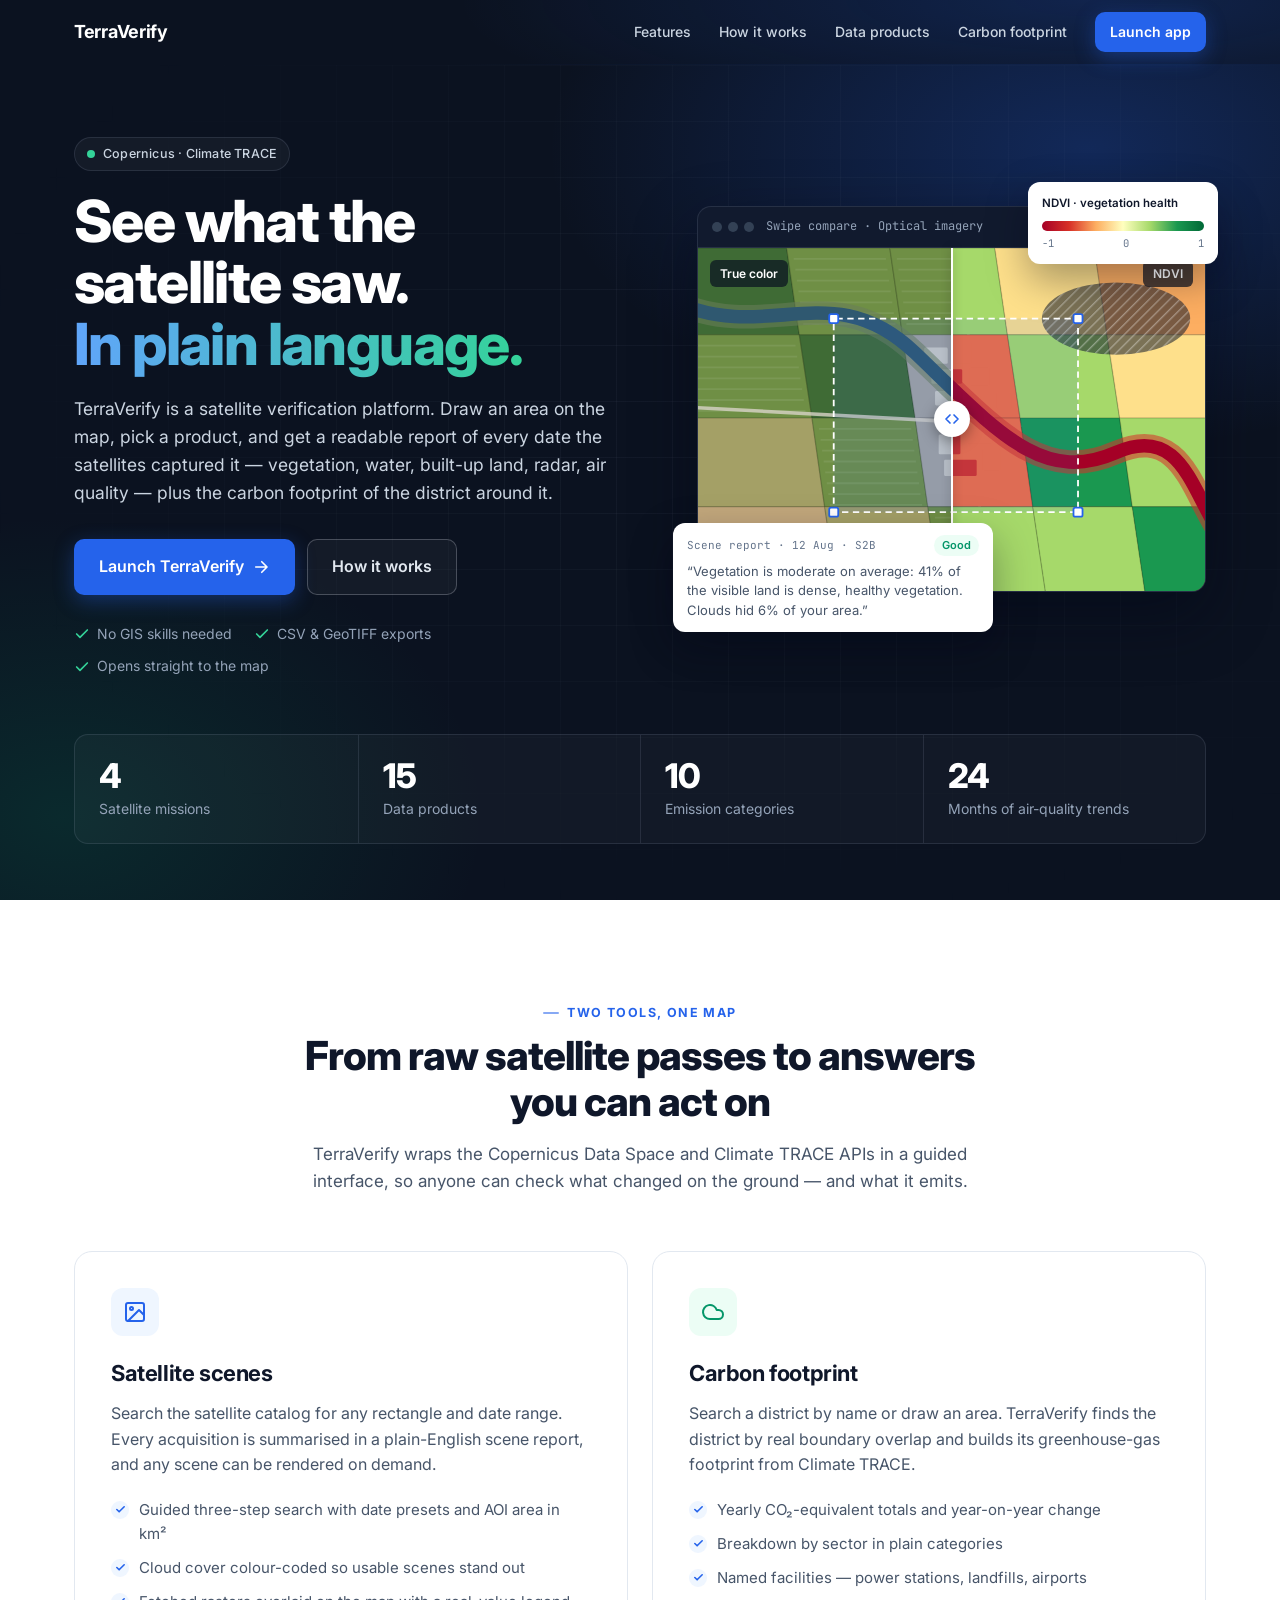
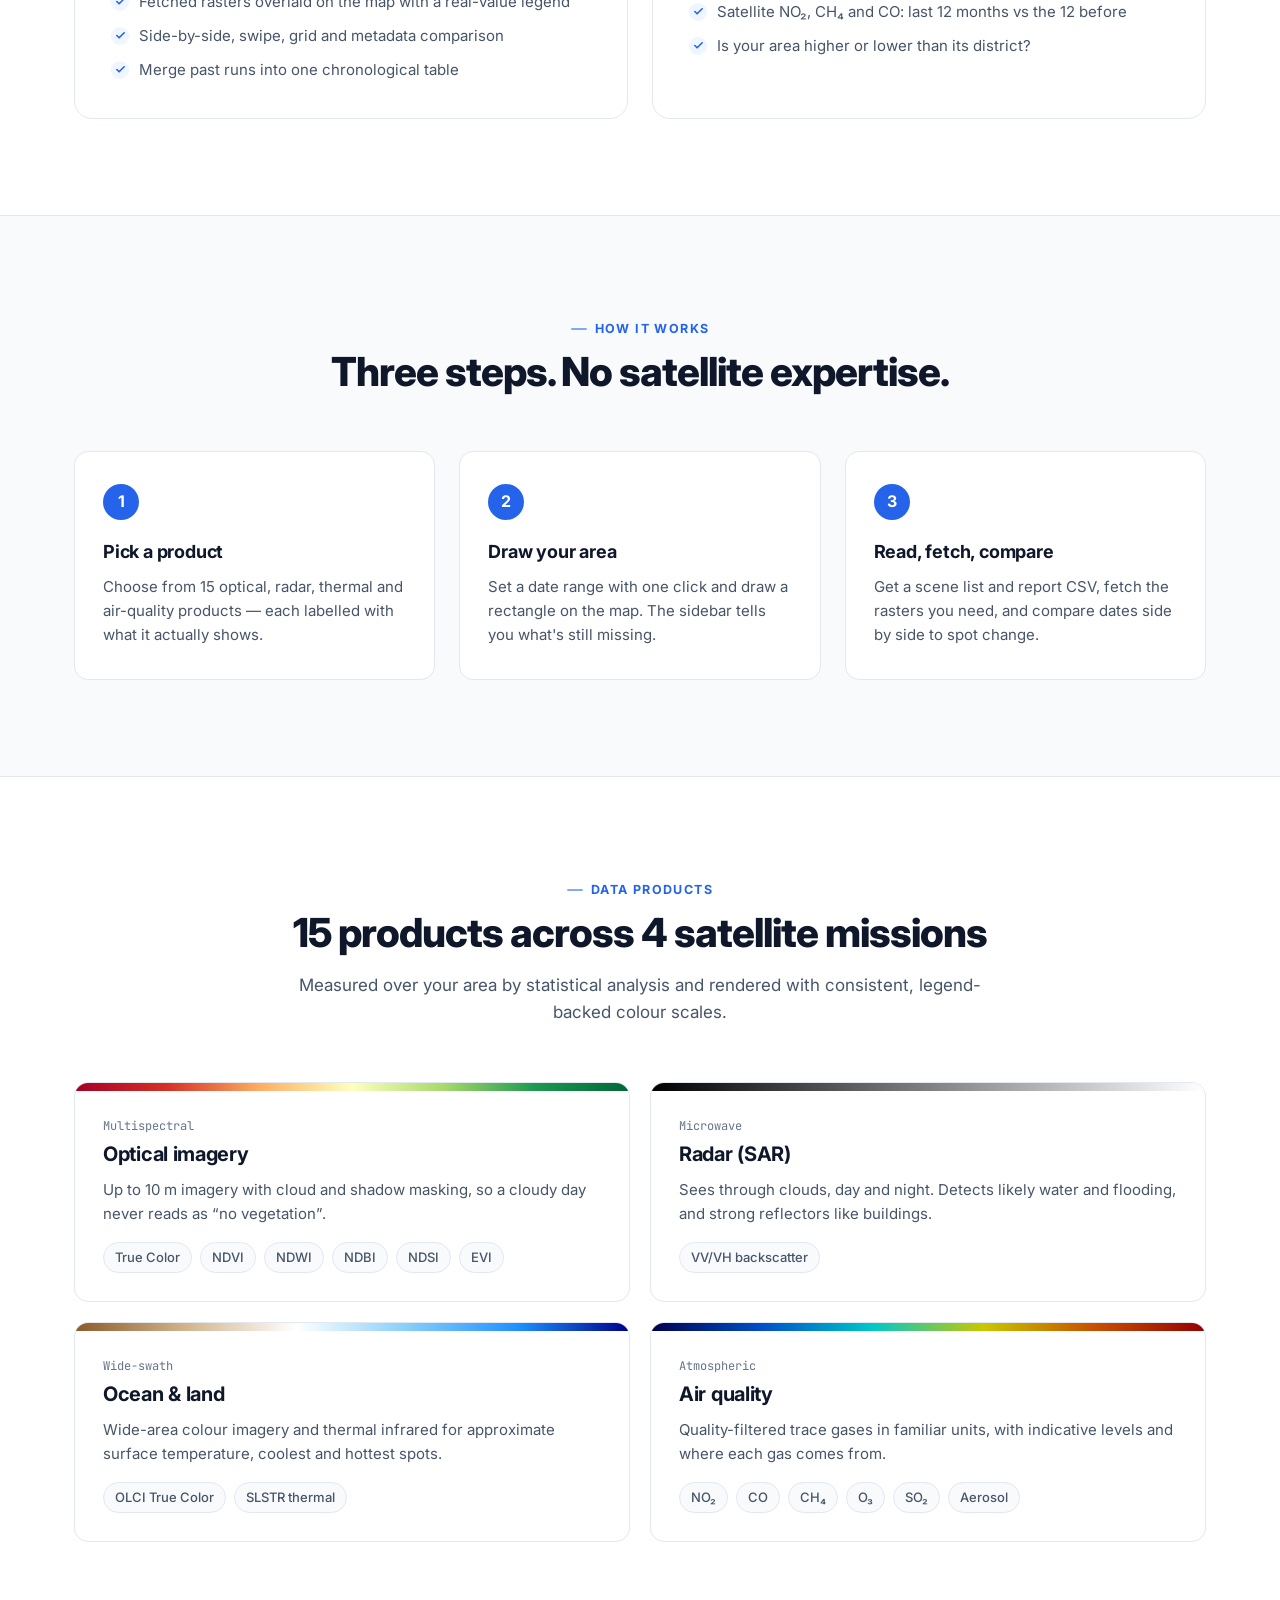
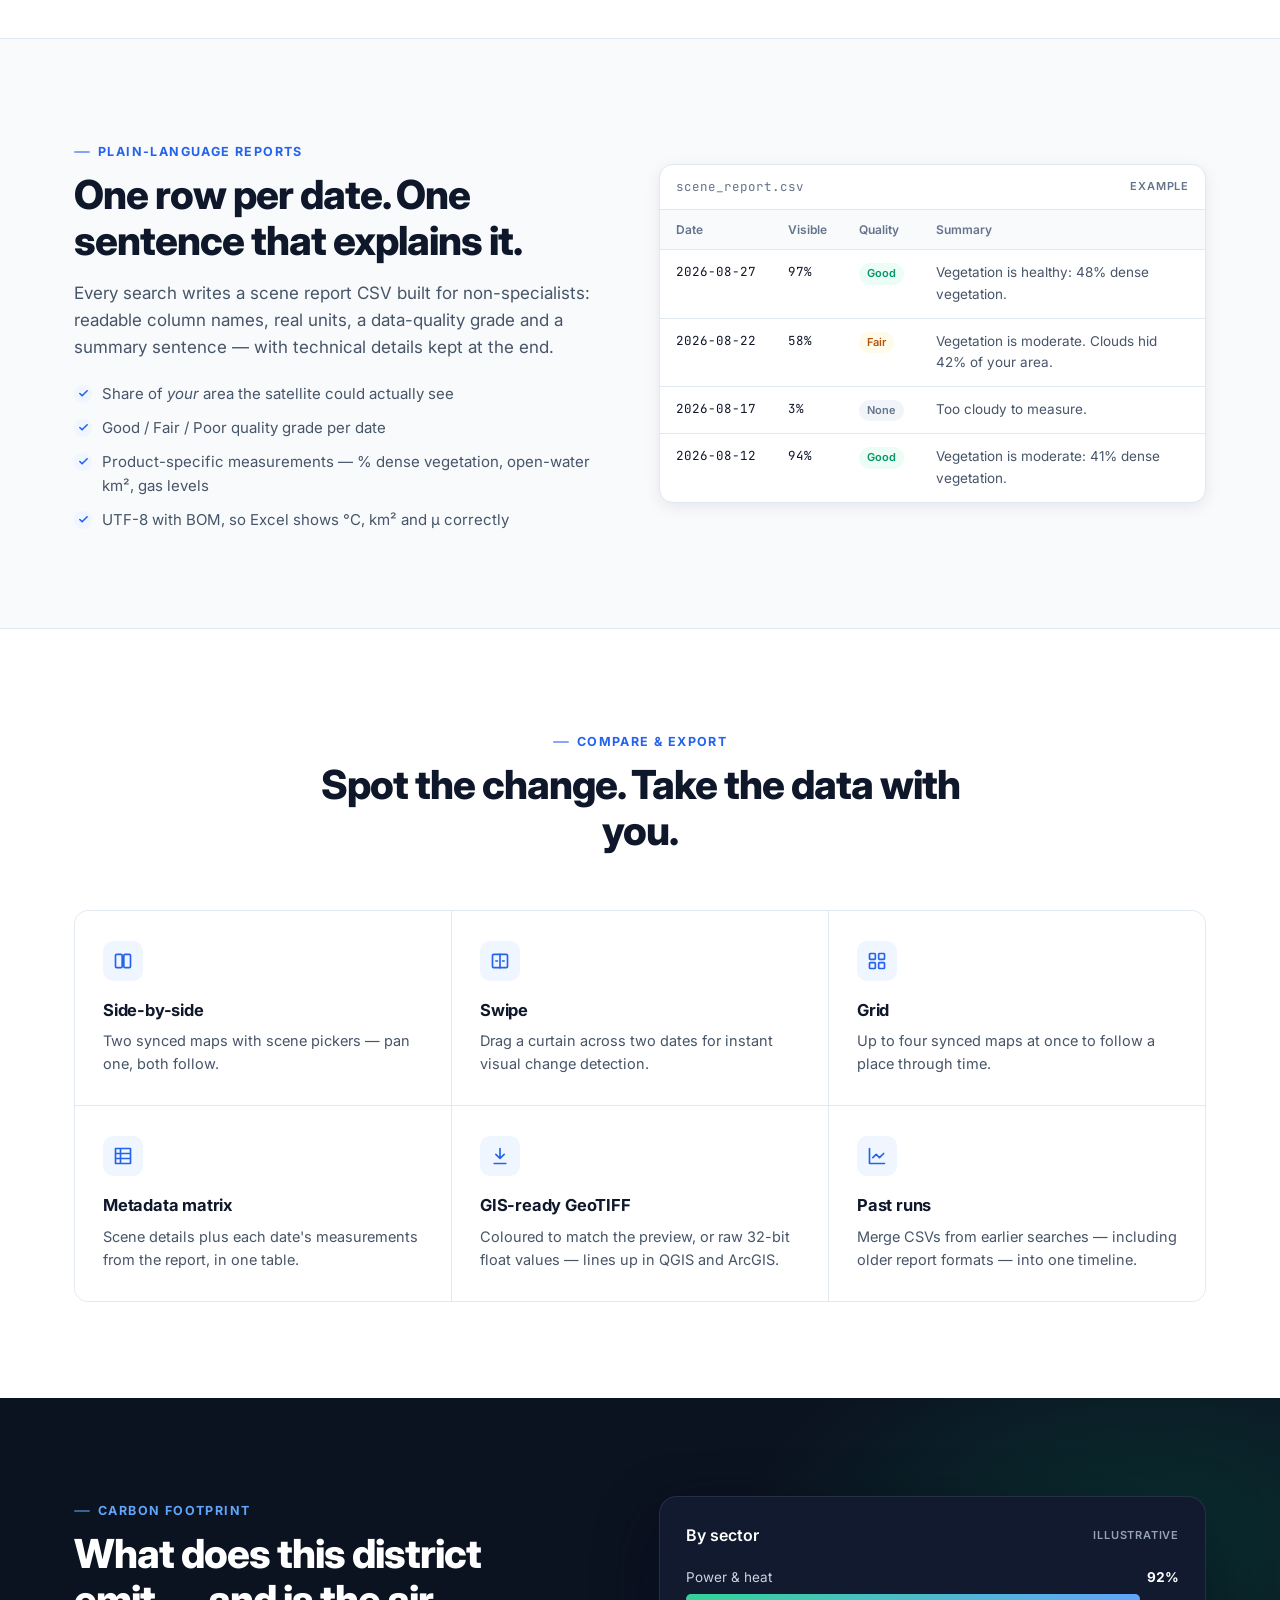
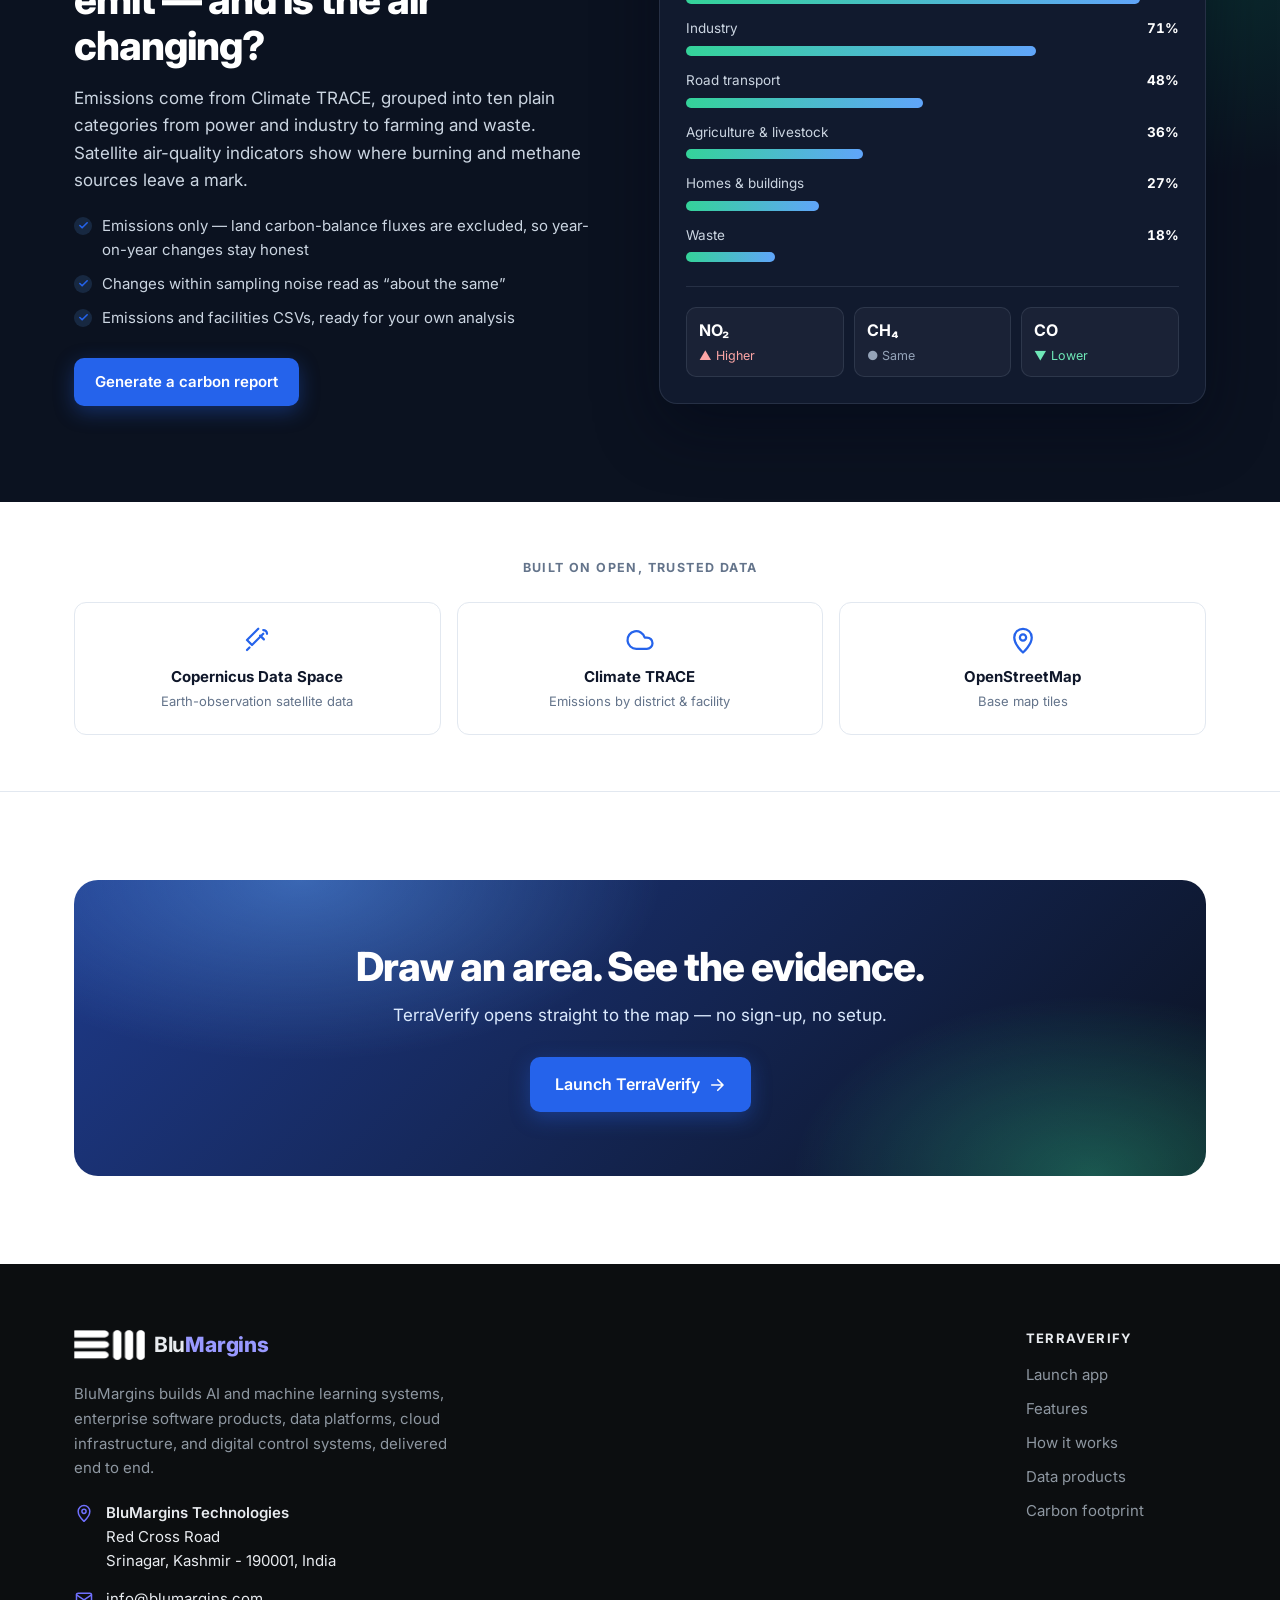
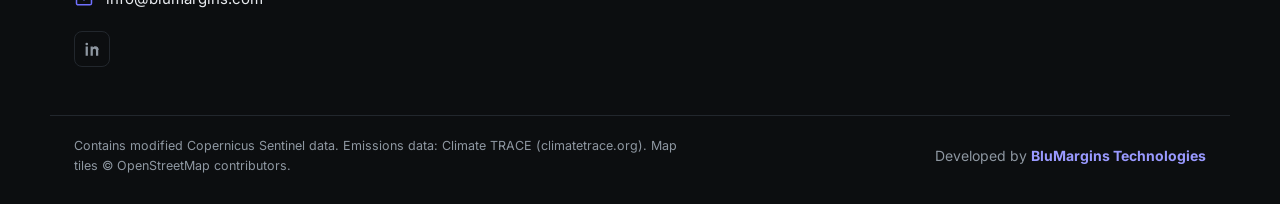
==== commit 5ca0bc08: "Landing Page" ====
--- a/static/landing.html
+++ b/static/landing.html
@@ -10,28 +10,33 @@
     <link rel="preconnect" href="https://fonts.gstatic.com" crossorigin>
     <link href="https://fonts.googleapis.com/css2?family=Inter:wght@400;500;600;700;800&family=JetBrains+Mono:wght@400;500&display=swap" rel="stylesheet">
 
+    <meta name="theme-color" content="#0b1220">
     <link rel="stylesheet" href="/static/css/landing.css">
 </head>
 <body>
 
+    <!-- Nav is a sibling of .hero (not nested inside it) so its position:
+         sticky stays pinned to the viewport for the whole page — nested
+         inside .hero, it would scroll away the moment the hero scrolls
+         past, leaving every other section without a way back to the top. -->
+    <nav class="nav" aria-label="Main">
+        <div class="container nav-inner">
+            <a href="/" class="brand" aria-label="TerraVerify home">TerraVerify</a>
+            <button type="button" class="nav-toggle" id="nav-toggle" aria-expanded="false" aria-controls="nav-links" aria-label="Menu">
+                <svg width="22" height="22" viewBox="0 0 24 24" fill="none" stroke="currentColor" stroke-width="2" stroke-linecap="round"><path d="M4 7h16M4 12h16M4 17h16"/></svg>
+            </button>
+            <div class="nav-links" id="nav-links">
+                <a href="#features">Features</a>
+                <a href="#how">How it works</a>
+                <a href="#products">Data products</a>
+                <a href="#carbon">Carbon footprint</a>
+                <a href="/app" class="btn btn-primary btn-sm">Launch app</a>
+            </div>
+        </div>
+    </nav>
+
     <!-- ── Hero ─────────────────────────────────────────────────── -->
     <header class="hero">
-        <nav class="nav" aria-label="Main">
-            <div class="container nav-inner">
-                <a href="/" class="brand" aria-label="TerraVerify home">TerraVerify</a>
-                <button type="button" class="nav-toggle" id="nav-toggle" aria-expanded="false" aria-controls="nav-links" aria-label="Menu">
-                    <svg width="22" height="22" viewBox="0 0 24 24" fill="none" stroke="currentColor" stroke-width="2" stroke-linecap="round"><path d="M4 7h16M4 12h16M4 17h16"/></svg>
-                </button>
-                <div class="nav-links" id="nav-links">
-                    <a href="#features">Features</a>
-                    <a href="#how">How it works</a>
-                    <a href="#products">Data products</a>
-                    <a href="#carbon">Carbon footprint</a>
-                    <a href="/app" class="btn btn-primary btn-sm">Launch app</a>
-                </div>
-            </div>
-        </nav>
-
         <div class="container hero-inner">
             <div class="hero-copy">
                 <span class="eyebrow">
@@ -115,14 +120,14 @@
         <!-- ── Two tools ────────────────────────────────────────── -->
         <section class="section" id="features">
             <div class="container">
-                <div class="section-head">
+                <div class="section-head reveal">
                     <span class="kicker">Two tools, one map</span>
                     <h2>From raw satellite passes to answers you can act on</h2>
                     <p>TerraVerify wraps the Copernicus Data Space and Climate TRACE APIs in a guided interface, so anyone can check what changed on the ground — and what it emits.</p>
                 </div>
 
                 <div class="tool-grid">
-                    <article class="tool-card">
+                    <article class="tool-card reveal">
                         <div class="tool-icon tool-icon-blue" aria-hidden="true">
                             <svg width="24" height="24" viewBox="0 0 24 24" fill="none" stroke="currentColor" stroke-width="2" stroke-linecap="round" stroke-linejoin="round"><rect x="3" y="3" width="18" height="18" rx="2"/><circle cx="8.5" cy="8.5" r="1.5"/><path d="M21 15l-5-5L5 21"/></svg>
                         </div>
@@ -137,7 +142,7 @@
                         </ul>
                     </article>
 
-                    <article class="tool-card">
+                    <article class="tool-card reveal">
                         <div class="tool-icon tool-icon-green" aria-hidden="true">
                             <svg width="24" height="24" viewBox="0 0 24 24" fill="none" stroke="currentColor" stroke-width="2" stroke-linecap="round" stroke-linejoin="round"><path d="M17.5 19H9a7 7 0 1 1 6.71-9h1.79a4.5 4.5 0 1 1 0 9z"/></svg>
                         </div>
@@ -158,22 +163,22 @@
         <!-- ── How it works ─────────────────────────────────────── -->
         <section class="section section-tint" id="how">
             <div class="container">
-                <div class="section-head">
+                <div class="section-head reveal">
                     <span class="kicker">How it works</span>
                     <h2>Three steps. No satellite expertise.</h2>
                 </div>
                 <ol class="steps">
-                    <li class="step">
+                    <li class="step reveal">
                         <span class="step-num">1</span>
                         <h3>Pick a product</h3>
                         <p>Choose from 15 optical, radar, thermal and air-quality products — each labelled with what it actually shows.</p>
                     </li>
-                    <li class="step">
+                    <li class="step reveal">
                         <span class="step-num">2</span>
                         <h3>Draw your area</h3>
                         <p>Set a date range with one click and draw a rectangle on the map. The sidebar tells you what's still missing.</p>
                     </li>
-                    <li class="step">
+                    <li class="step reveal">
                         <span class="step-num">3</span>
                         <h3>Read, fetch, compare</h3>
                         <p>Get a scene list and report CSV, fetch the rasters you need, and compare dates side by side to spot change.</p>
@@ -185,14 +190,14 @@
         <!-- ── Data products ────────────────────────────────────── -->
         <section class="section" id="products">
             <div class="container">
-                <div class="section-head">
+                <div class="section-head reveal">
                     <span class="kicker">Data products</span>
                     <h2>15 products across 4 satellite missions</h2>
                     <p>Measured over your area by statistical analysis and rendered with consistent, legend-backed colour scales.</p>
                 </div>
 
                 <div class="mission-grid">
-                    <article class="mission">
+                    <article class="mission reveal">
                         <div class="mission-swatch legend-vegetation" aria-hidden="true"></div>
                         <div class="mission-body">
                             <div class="mission-sat">Multispectral</div>
@@ -203,7 +208,7 @@
                             </ul>
                         </div>
                     </article>
-                    <article class="mission">
+                    <article class="mission reveal">
                         <div class="mission-swatch legend-grayscale" aria-hidden="true"></div>
                         <div class="mission-body">
                             <div class="mission-sat">Microwave</div>
@@ -214,7 +219,7 @@
                             </ul>
                         </div>
                     </article>
-                    <article class="mission">
+                    <article class="mission reveal">
                         <div class="mission-swatch legend-water" aria-hidden="true"></div>
                         <div class="mission-body">
                             <div class="mission-sat">Wide-swath</div>
@@ -225,7 +230,7 @@
                             </ul>
                         </div>
                     </article>
-                    <article class="mission">
+                    <article class="mission reveal">
                         <div class="mission-swatch legend-thermal" aria-hidden="true"></div>
                         <div class="mission-body">
                             <div class="mission-sat">Atmospheric</div>
@@ -243,7 +248,7 @@
         <!-- ── Plain-language reports ───────────────────────────── -->
         <section class="section section-tint">
             <div class="container split">
-                <div class="split-copy">
+                <div class="split-copy reveal">
                     <span class="kicker">Plain-language reports</span>
                     <h2>One row per date. One sentence that explains it.</h2>
                     <p>Every search writes a scene report CSV built for non-specialists: readable column names, real units, a data-quality grade and a summary sentence — with technical details kept at the end.</p>
@@ -254,7 +259,7 @@
                         <li>UTF-8 with BOM, so Excel shows °C, km² and µ correctly</li>
                     </ul>
                 </div>
-                <div class="table-card" role="img" aria-label="Example rows from a scene report CSV">
+                <div class="table-card reveal" role="img" aria-label="Example rows from a scene report CSV">
                     <div class="table-card-head">
                         <span class="mono">scene_report.csv</span>
                         <span class="table-card-note">Example</span>
@@ -279,37 +284,37 @@
         <!-- ── Compare & export ─────────────────────────────────── -->
         <section class="section">
             <div class="container">
-                <div class="section-head">
+                <div class="section-head reveal">
                     <span class="kicker">Compare &amp; export</span>
                     <h2>Spot the change. Take the data with you.</h2>
                 </div>
                 <div class="feature-grid">
-                    <div class="feature">
+                    <div class="feature reveal">
                         <div class="feature-icon" aria-hidden="true"><svg width="20" height="20" viewBox="0 0 24 24" fill="none" stroke="currentColor" stroke-width="2" stroke-linecap="round" stroke-linejoin="round"><rect x="3" y="4" width="8" height="16" rx="1.5"/><rect x="13" y="4" width="8" height="16" rx="1.5"/></svg></div>
                         <h3>Side-by-side</h3>
                         <p>Two synced maps with scene pickers — pan one, both follow.</p>
                     </div>
-                    <div class="feature">
+                    <div class="feature reveal">
                         <div class="feature-icon" aria-hidden="true"><svg width="20" height="20" viewBox="0 0 24 24" fill="none" stroke="currentColor" stroke-width="2" stroke-linecap="round" stroke-linejoin="round"><rect x="3" y="4" width="18" height="16" rx="1.5"/><path d="M12 4v16M9 12l-2 0M15 12h2"/></svg></div>
                         <h3>Swipe</h3>
                         <p>Drag a curtain across two dates for instant visual change detection.</p>
                     </div>
-                    <div class="feature">
+                    <div class="feature reveal">
                         <div class="feature-icon" aria-hidden="true"><svg width="20" height="20" viewBox="0 0 24 24" fill="none" stroke="currentColor" stroke-width="2" stroke-linecap="round" stroke-linejoin="round"><rect x="3" y="3" width="7" height="7" rx="1"/><rect x="14" y="3" width="7" height="7" rx="1"/><rect x="3" y="14" width="7" height="7" rx="1"/><rect x="14" y="14" width="7" height="7" rx="1"/></svg></div>
                         <h3>Grid</h3>
                         <p>Up to four synced maps at once to follow a place through time.</p>
                     </div>
-                    <div class="feature">
+                    <div class="feature reveal">
                         <div class="feature-icon" aria-hidden="true"><svg width="20" height="20" viewBox="0 0 24 24" fill="none" stroke="currentColor" stroke-width="2" stroke-linecap="round" stroke-linejoin="round"><path d="M3 3h18v18H3zM3 9h18M3 15h18M9 3v18"/></svg></div>
                         <h3>Metadata matrix</h3>
                         <p>Scene details plus each date's measurements from the report, in one table.</p>
                     </div>
-                    <div class="feature">
+                    <div class="feature reveal">
                         <div class="feature-icon" aria-hidden="true"><svg width="20" height="20" viewBox="0 0 24 24" fill="none" stroke="currentColor" stroke-width="2" stroke-linecap="round" stroke-linejoin="round"><path d="M12 3v12M7 10l5 5 5-5M5 21h14"/></svg></div>
                         <h3>GIS-ready GeoTIFF</h3>
                         <p>Coloured to match the preview, or raw 32-bit float values — lines up in QGIS and ArcGIS.</p>
                     </div>
-                    <div class="feature">
+                    <div class="feature reveal">
                         <div class="feature-icon" aria-hidden="true"><svg width="20" height="20" viewBox="0 0 24 24" fill="none" stroke="currentColor" stroke-width="2" stroke-linecap="round" stroke-linejoin="round"><path d="M3 3v18h18"/><path d="M7 14l4-4 4 4 5-5"/></svg></div>
                         <h3>Past runs</h3>
                         <p>Merge CSVs from earlier searches — including older report formats — into one timeline.</p>
@@ -321,7 +326,7 @@
         <!-- ── Carbon footprint detail ──────────────────────────── -->
         <section class="section section-dark" id="carbon">
             <div class="container split">
-                <div class="split-copy">
+                <div class="split-copy reveal">
                     <span class="kicker kicker-light">Carbon footprint</span>
                     <h2>What does this district emit&nbsp;— and is the air changing?</h2>
                     <p>Emissions come from Climate TRACE, grouped into ten plain categories from power and industry to farming and waste. Satellite air-quality indicators show where burning and methane sources leave a mark.</p>
@@ -333,18 +338,18 @@
                     <a href="/app" class="btn btn-primary">Generate a carbon report</a>
                 </div>
 
-                <div class="sector-card" role="img" aria-label="Illustration of a sector breakdown chart">
+                <div class="sector-card reveal" role="img" aria-label="Illustration of a sector breakdown chart">
                     <div class="sector-head">
                         <span>By sector</span>
                         <span class="table-card-note">Illustrative</span>
                     </div>
                     <ul class="sector-bars">
-                        <li><span>Power &amp; heat</span><i style="--w: 92%"></i></li>
-                        <li><span>Industry</span><i style="--w: 71%"></i></li>
-                        <li><span>Road transport</span><i style="--w: 48%"></i></li>
-                        <li><span>Agriculture &amp; livestock</span><i style="--w: 36%"></i></li>
-                        <li><span>Homes &amp; buildings</span><i style="--w: 27%"></i></li>
-                        <li><span>Waste</span><i style="--w: 18%"></i></li>
+                        <li><div class="sector-row"><span>Power &amp; heat</span><b>92%</b></div><i style="--w: 92%"></i></li>
+                        <li><div class="sector-row"><span>Industry</span><b>71%</b></div><i style="--w: 71%"></i></li>
+                        <li><div class="sector-row"><span>Road transport</span><b>48%</b></div><i style="--w: 48%"></i></li>
+                        <li><div class="sector-row"><span>Agriculture &amp; livestock</span><b>36%</b></div><i style="--w: 36%"></i></li>
+                        <li><div class="sector-row"><span>Homes &amp; buildings</span><b>27%</b></div><i style="--w: 27%"></i></li>
+                        <li><div class="sector-row"><span>Waste</span><b>18%</b></div><i style="--w: 18%"></i></li>
                     </ul>
                     <div class="gas-row">
                         <div class="gas"><span class="gas-name">NO₂</span><span class="gas-trend up">▲ Higher</span></div>
@@ -360,9 +365,18 @@
             <div class="container">
                 <p class="sources-title">Built on open, trusted data</p>
                 <ul class="sources">
-                    <li><strong>Copernicus Data Space</strong><span>Earth-observation satellite data</span></li>
-                    <li><strong>Climate TRACE</strong><span>Emissions by district &amp; facility</span></li>
-                    <li><strong>OpenStreetMap</strong><span>Base map tiles</span></li>
+                    <li class="reveal">
+                        <svg class="source-icon" viewBox="0 0 24 24" fill="none" stroke="currentColor" stroke-width="1.8" stroke-linecap="round" stroke-linejoin="round" aria-hidden="true"><path d="M13 3 4 12l4 4 9-9"/><path d="m14.5 8.5 3 3"/><path d="M6 18l-2 2"/><path d="M17 4a3 3 0 0 1 3 3"/></svg>
+                        <strong>Copernicus Data Space</strong><span>Earth-observation satellite data</span>
+                    </li>
+                    <li class="reveal">
+                        <svg class="source-icon" viewBox="0 0 24 24" fill="none" stroke="currentColor" stroke-width="1.8" stroke-linecap="round" stroke-linejoin="round" aria-hidden="true"><path d="M17.5 19H9a7 7 0 1 1 6.71-9h1.79a4.5 4.5 0 1 1 0 9z"/></svg>
+                        <strong>Climate TRACE</strong><span>Emissions by district &amp; facility</span>
+                    </li>
+                    <li class="reveal">
+                        <svg class="source-icon" viewBox="0 0 24 24" fill="none" stroke="currentColor" stroke-width="1.8" stroke-linecap="round" stroke-linejoin="round" aria-hidden="true"><path d="M12 22s7-6.2 7-12a7 7 0 1 0-14 0c0 5.8 7 12 7 12Z"/><circle cx="12" cy="10" r="2.5"/></svg>
+                        <strong>OpenStreetMap</strong><span>Base map tiles</span>
+                    </li>
                 </ul>
             </div>
         </section>
@@ -370,7 +384,7 @@
         <!-- ── CTA ──────────────────────────────────────────────── -->
         <section class="section cta-section">
             <div class="container">
-                <div class="cta">
+                <div class="cta reveal">
                     <h2>Draw an area. See the evidence.</h2>
                     <p>TerraVerify opens straight to the map — no sign-up, no setup.</p>
                     <a href="/app" class="btn btn-primary btn-lg">
--- a/static/css/landing.css
+++ b/static/css/landing.css
@@ -95,6 +95,8 @@
 .btn-ghost:hover { border-color: rgba(226, 232, 240, .5); background: rgba(255, 255, 255, .08); }
 .btn-sm { padding: 8px 14px; font-size: 14px; }
 .btn-lg { padding: 14px 24px; font-size: 16px; }
+.btn svg { transition: transform .25s cubic-bezier(.2, .8, .2, 1); }
+.btn:hover svg { transform: translateX(3px); }
 
 /* ── Hero ───────────────────────────────────────────────────────── */
 .hero {
@@ -127,10 +129,19 @@
     position: sticky;
     top: 0;
     z-index: 50;
-    background: rgba(11, 18, 32, .72);
+    /* Solid enough on its own that it reads correctly over any section —
+       it no longer sits inside .hero, so it can't rely on that gradient
+       showing through to look "dark navy" rather than washed out. */
+    background: var(--night);
+    background-image: radial-gradient(900px 200px at 85% 0%, rgba(37, 99, 235, .22), transparent 70%);
     backdrop-filter: blur(12px);
     -webkit-backdrop-filter: blur(12px);
-    border-bottom: 1px solid var(--night-border);
+    border-bottom: 1px solid transparent;
+    transition: border-color .25s, box-shadow .25s;
+}
+.nav.scrolled {
+    border-color: var(--night-border);
+    box-shadow: 0 8px 30px rgba(2, 6, 23, .35);
 }
 .nav-inner {
     display: flex;
@@ -154,13 +165,29 @@
     gap: 28px;
 }
 .nav-links a:not(.btn) {
+    position: relative;
+    padding-block: 4px;
     font-size: 14px;
     font-weight: 500;
     color: var(--night-text);
     text-decoration: none;
     transition: color .2s;
 }
+.nav-links a:not(.btn)::after {
+    content: "";
+    position: absolute;
+    left: 0;
+    right: 100%;
+    bottom: 0;
+    height: 2px;
+    border-radius: 2px;
+    background: linear-gradient(90deg, #60a5fa, #34d399);
+    transition: right .25s var(--ease, ease);
+}
 .nav-links a:not(.btn):hover { color: #fff; }
+.nav-links a:not(.btn):hover::after,
+.nav-links a:not(.btn).active::after { right: 0; }
+.nav-links a:not(.btn).active { color: #fff; }
 .nav-toggle {
     display: none;
     background: none;
@@ -403,12 +430,22 @@
 .section-tint { background: var(--bg-tint); border-block: 1px solid var(--border); }
 .section-head { max-width: 720px; margin: 0 auto 56px; text-align: center; }
 .kicker {
-    display: inline-block;
+    display: inline-flex;
+    align-items: center;
+    gap: 8px;
     font-size: 12.5px;
     font-weight: 700;
     letter-spacing: 1.4px;
     text-transform: uppercase;
     color: var(--accent);
+}
+.kicker::before {
+    content: "";
+    width: 16px;
+    height: 2px;
+    border-radius: 2px;
+    background: currentColor;
+    opacity: .55;
 }
 .kicker-light { color: var(--accent-light); }
 .section h2 {
@@ -505,7 +542,9 @@
     border-radius: var(--radius);
     overflow: hidden;
     background: #fff;
-}
+    transition: box-shadow .25s, border-color .25s, transform .25s;
+}
+.mission:hover { box-shadow: var(--shadow-md); border-color: #cbd5e1; transform: translateY(-2px); }
 .mission-swatch { height: 8px; }
 .mission-body { padding: 26px 28px 28px; }
 .mission-sat {
@@ -582,7 +621,8 @@
 
 /* Features */
 .feature-grid { display: grid; grid-template-columns: repeat(3, 1fr); gap: 1px; background: var(--border); border: 1px solid var(--border); border-radius: var(--radius); overflow: hidden; }
-.feature { padding: 30px 28px; background: #fff; }
+.feature { padding: 30px 28px; background: #fff; transition: background-color .2s; }
+.feature:hover { background: var(--accent-soft); }
 .feature-icon {
     display: grid;
     place-items: center;
@@ -592,7 +632,9 @@
     background: var(--accent-soft);
     color: var(--accent);
     margin-bottom: 16px;
-}
+    transition: background-color .2s, transform .25s;
+}
+.feature:hover .feature-icon { background: #fff; transform: scale(1.06); }
 .feature h3 { font-size: 16.5px; letter-spacing: -.2px; }
 .feature p { margin-top: 6px; font-size: 14.5px; color: var(--text-2); }
 
@@ -621,12 +663,19 @@
 .sector-head .table-card-note { color: var(--night-muted); }
 .sector-bars { list-style: none; display: grid; gap: 14px; }
 .sector-bars li { display: grid; gap: 6px; font-size: 13.5px; color: var(--night-text); }
+.sector-row { display: flex; justify-content: space-between; align-items: baseline; gap: 12px; }
+.sector-row b { font-weight: 700; color: #fff; font-variant-numeric: tabular-nums; }
 .sector-bars i {
     display: block;
     height: 10px;
-    width: var(--w);
+    width: 0;
     border-radius: 5px;
     background: linear-gradient(90deg, #34d399, #60a5fa);
+    transition: width 1s cubic-bezier(.2, .8, .2, 1);
+}
+.sector-card.in i { width: var(--w); }
+@media (prefers-reduced-motion: reduce) {
+    .sector-bars i { width: var(--w); transition: none; }
 }
 .gas-row {
     display: grid;
@@ -664,11 +713,20 @@
 .sources { list-style: none; display: grid; grid-template-columns: repeat(3, 1fr); gap: 16px; }
 .sources li {
     display: grid;
+    justify-items: center;
     gap: 2px;
-    padding: 18px 20px;
+    padding: 22px 20px;
     border: 1px solid var(--border);
     border-radius: 12px;
     text-align: center;
+    transition: box-shadow .25s, border-color .25s, transform .25s;
+}
+.sources li:hover { box-shadow: var(--shadow-md); border-color: #cbd5e1; transform: translateY(-2px); }
+.source-icon {
+    width: 30px;
+    height: 30px;
+    margin-bottom: 8px;
+    color: var(--accent);
 }
 .sources strong { font-size: 15px; }
 .sources span { font-size: 13px; color: var(--text-3); }
@@ -789,6 +847,36 @@
 .developed a { font-weight: 700; color: var(--bm-accent-2); text-decoration: none; }
 .developed a:hover { text-decoration: underline; }
 
+/* ── Scroll reveal ──────────────────────────────────────────────── */
+/* Gated behind .js-reveal (added by JS only if IntersectionObserver
+   exists) so content is never stuck hidden without JS. */
+.js-reveal .reveal {
+    opacity: 0;
+    transform: translateY(18px);
+    transition: opacity .6s cubic-bezier(.2, .8, .2, 1), transform .6s cubic-bezier(.2, .8, .2, 1);
+    transition-delay: calc(var(--d, 0) * 80ms);
+}
+.js-reveal .reveal.in { opacity: 1; transform: none; }
+
+.tool-grid .reveal:nth-child(2) { --d: 1; }
+.steps .reveal:nth-child(2) { --d: 1; }
+.steps .reveal:nth-child(3) { --d: 2; }
+.mission-grid .reveal:nth-child(2) { --d: 1; }
+.mission-grid .reveal:nth-child(3) { --d: 1; }
+.mission-grid .reveal:nth-child(4) { --d: 2; }
+.feature-grid .reveal:nth-child(2) { --d: 1; }
+.feature-grid .reveal:nth-child(3) { --d: 2; }
+.feature-grid .reveal:nth-child(4) { --d: 1; }
+.feature-grid .reveal:nth-child(5) { --d: 2; }
+.feature-grid .reveal:nth-child(6) { --d: 3; }
+.sources .reveal:nth-child(2) { --d: 1; }
+.sources .reveal:nth-child(3) { --d: 2; }
+.split > .reveal:nth-child(2) { --d: 1; }
+
+@media (prefers-reduced-motion: reduce) {
+    .js-reveal .reveal { opacity: 1 !important; transform: none !important; transition: none !important; }
+}
+
 /* ── Responsive ─────────────────────────────────────────────────── */
 @media (max-width: 1024px) {
     .hero-inner { grid-template-columns: 1fr; gap: 40px; padding-block: 56px 40px; }
@@ -801,20 +889,25 @@
     .container { padding-inline: 18px; }
     .nav-toggle { display: block; }
     .nav-links {
-        display: none;
         position: absolute;
         top: 64px;
         left: 0;
         right: 0;
+        display: flex;
         flex-direction: column;
         align-items: stretch;
         gap: 4px;
-        padding: 12px 18px 18px;
+        padding: 0 18px;
+        max-height: 0;
+        overflow: hidden;
+        opacity: 0;
         background: rgba(11, 18, 32, .97);
         border-bottom: 1px solid var(--night-border);
+        transition: max-height .3s var(--ease, ease), opacity .25s ease, padding .3s ease;
     }
-    .nav-links.open { display: flex; }
+    .nav-links.open { max-height: 420px; opacity: 1; padding: 12px 18px 18px; }
     .nav-links a:not(.btn) { padding: 10px 0; }
+    .nav-links a:not(.btn)::after { display: none; }
     .nav-links .btn { margin-top: 8px; }
 
     .hero-visual { padding: 16px 0 72px; }
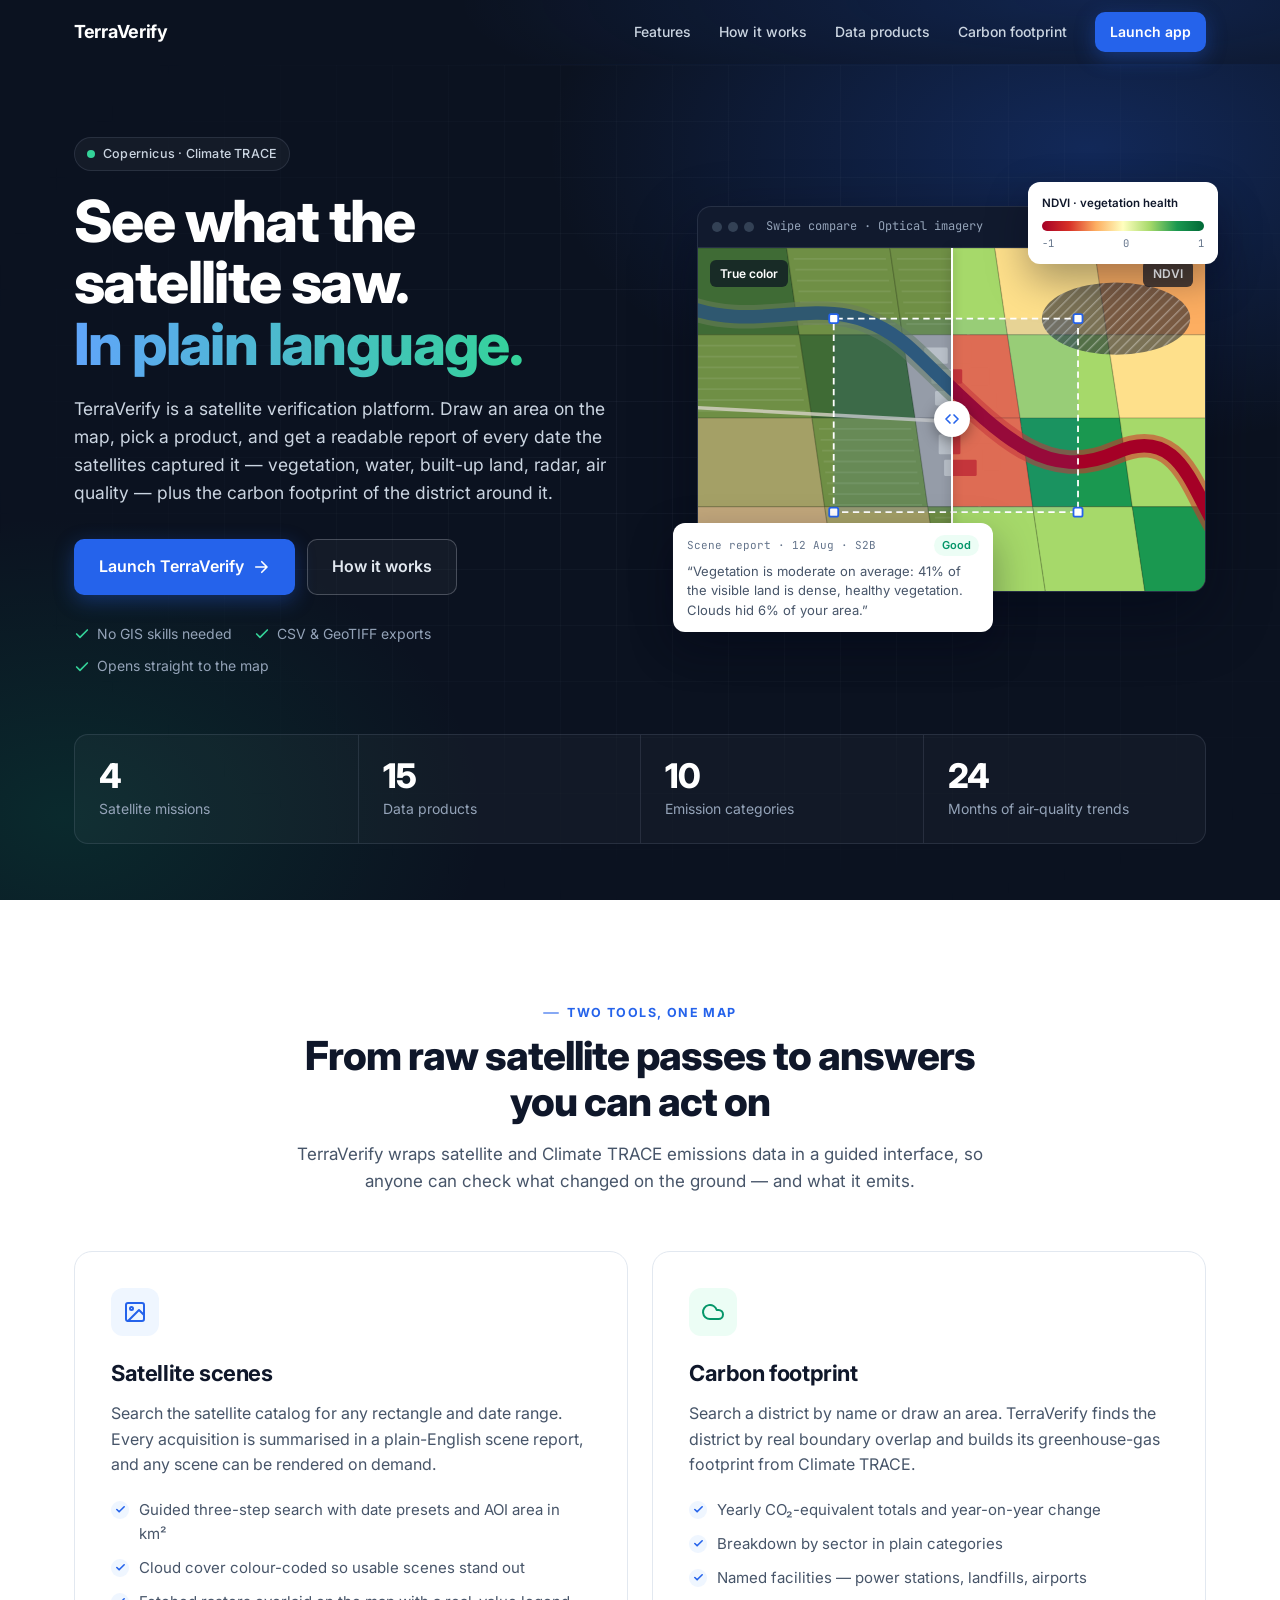
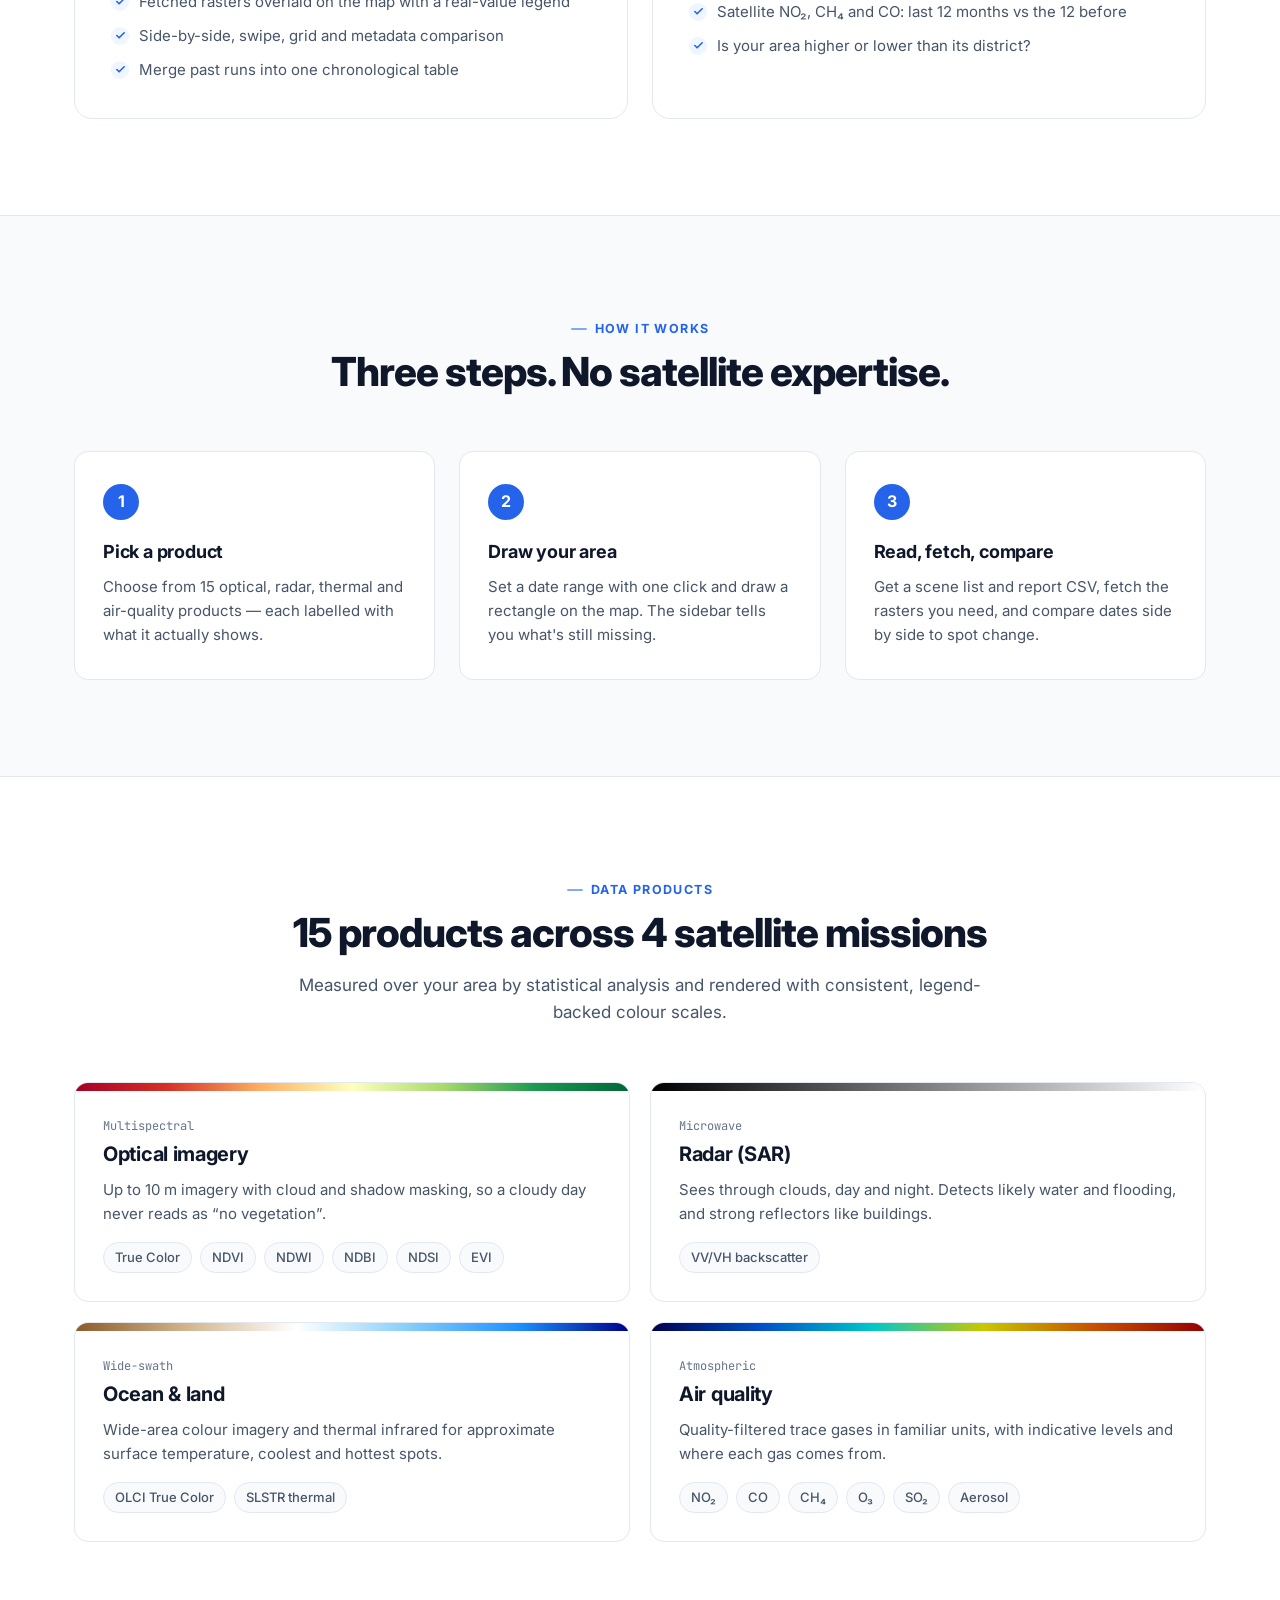
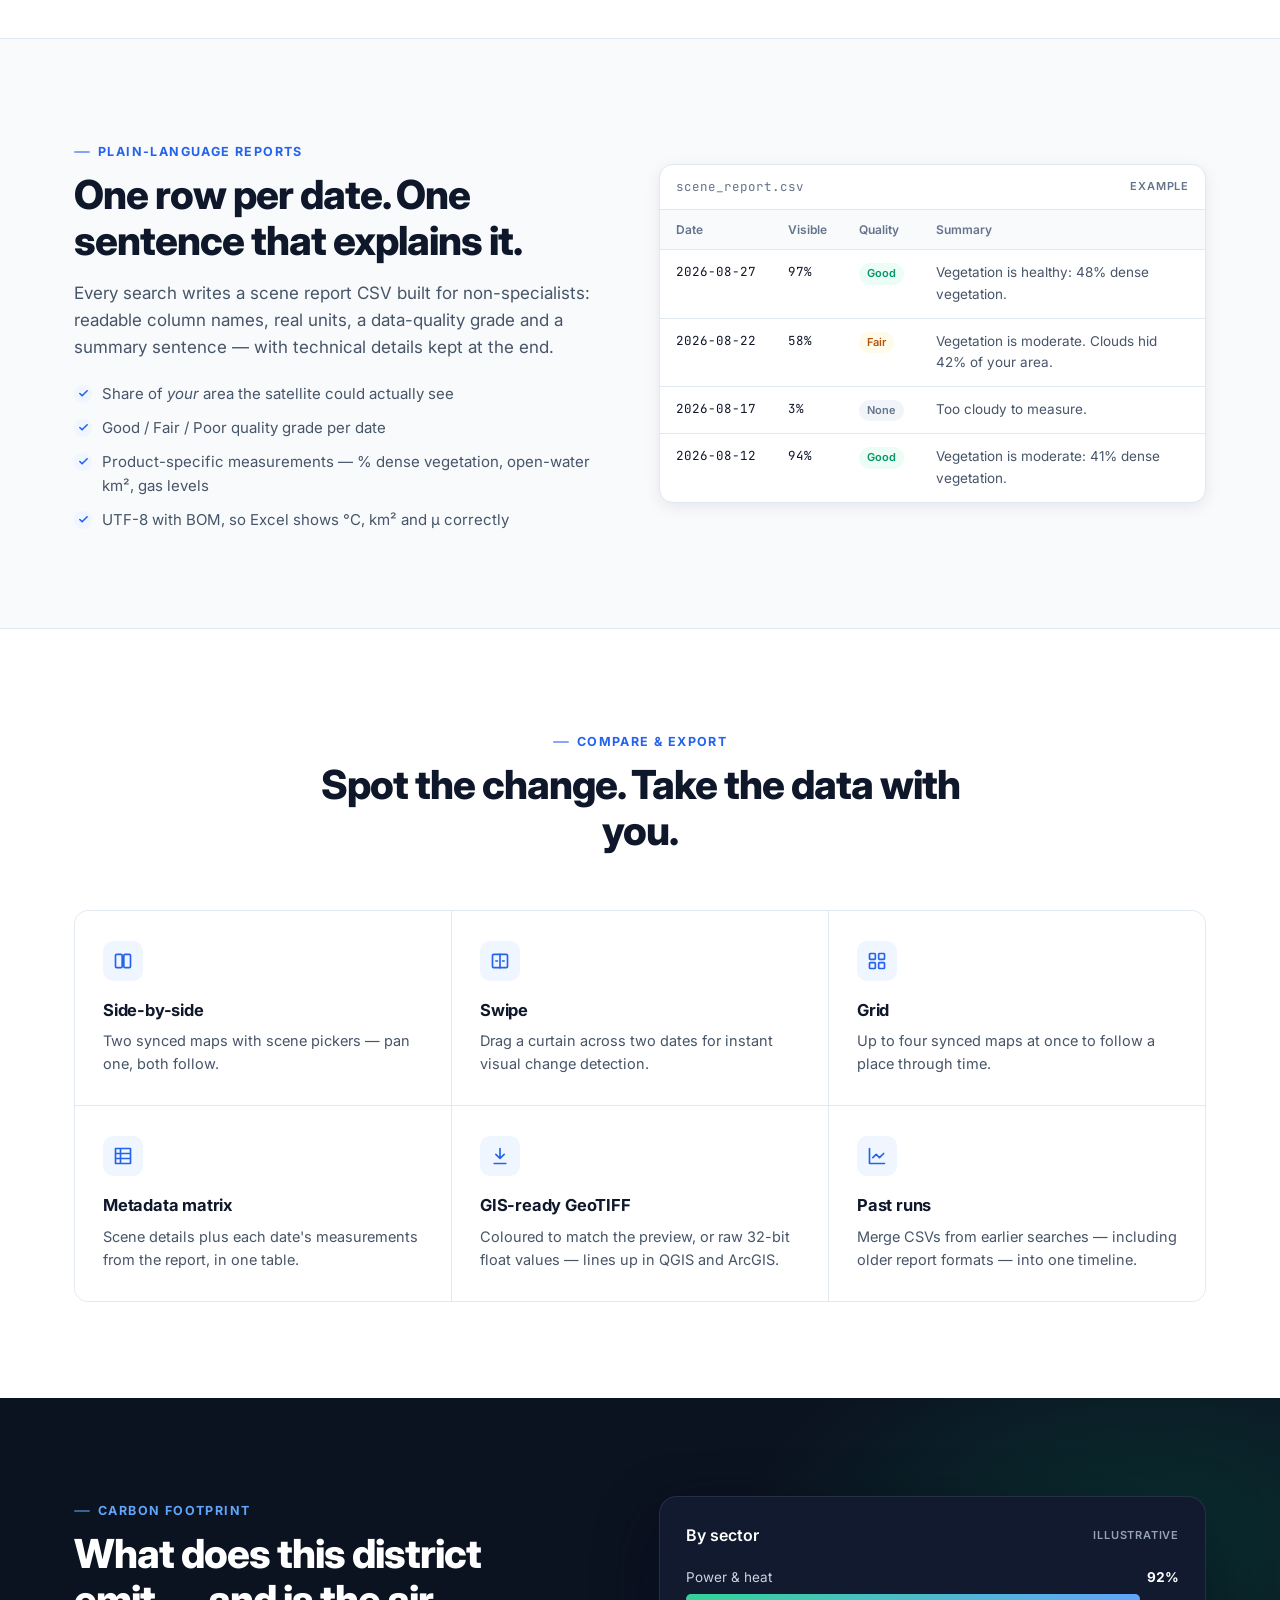
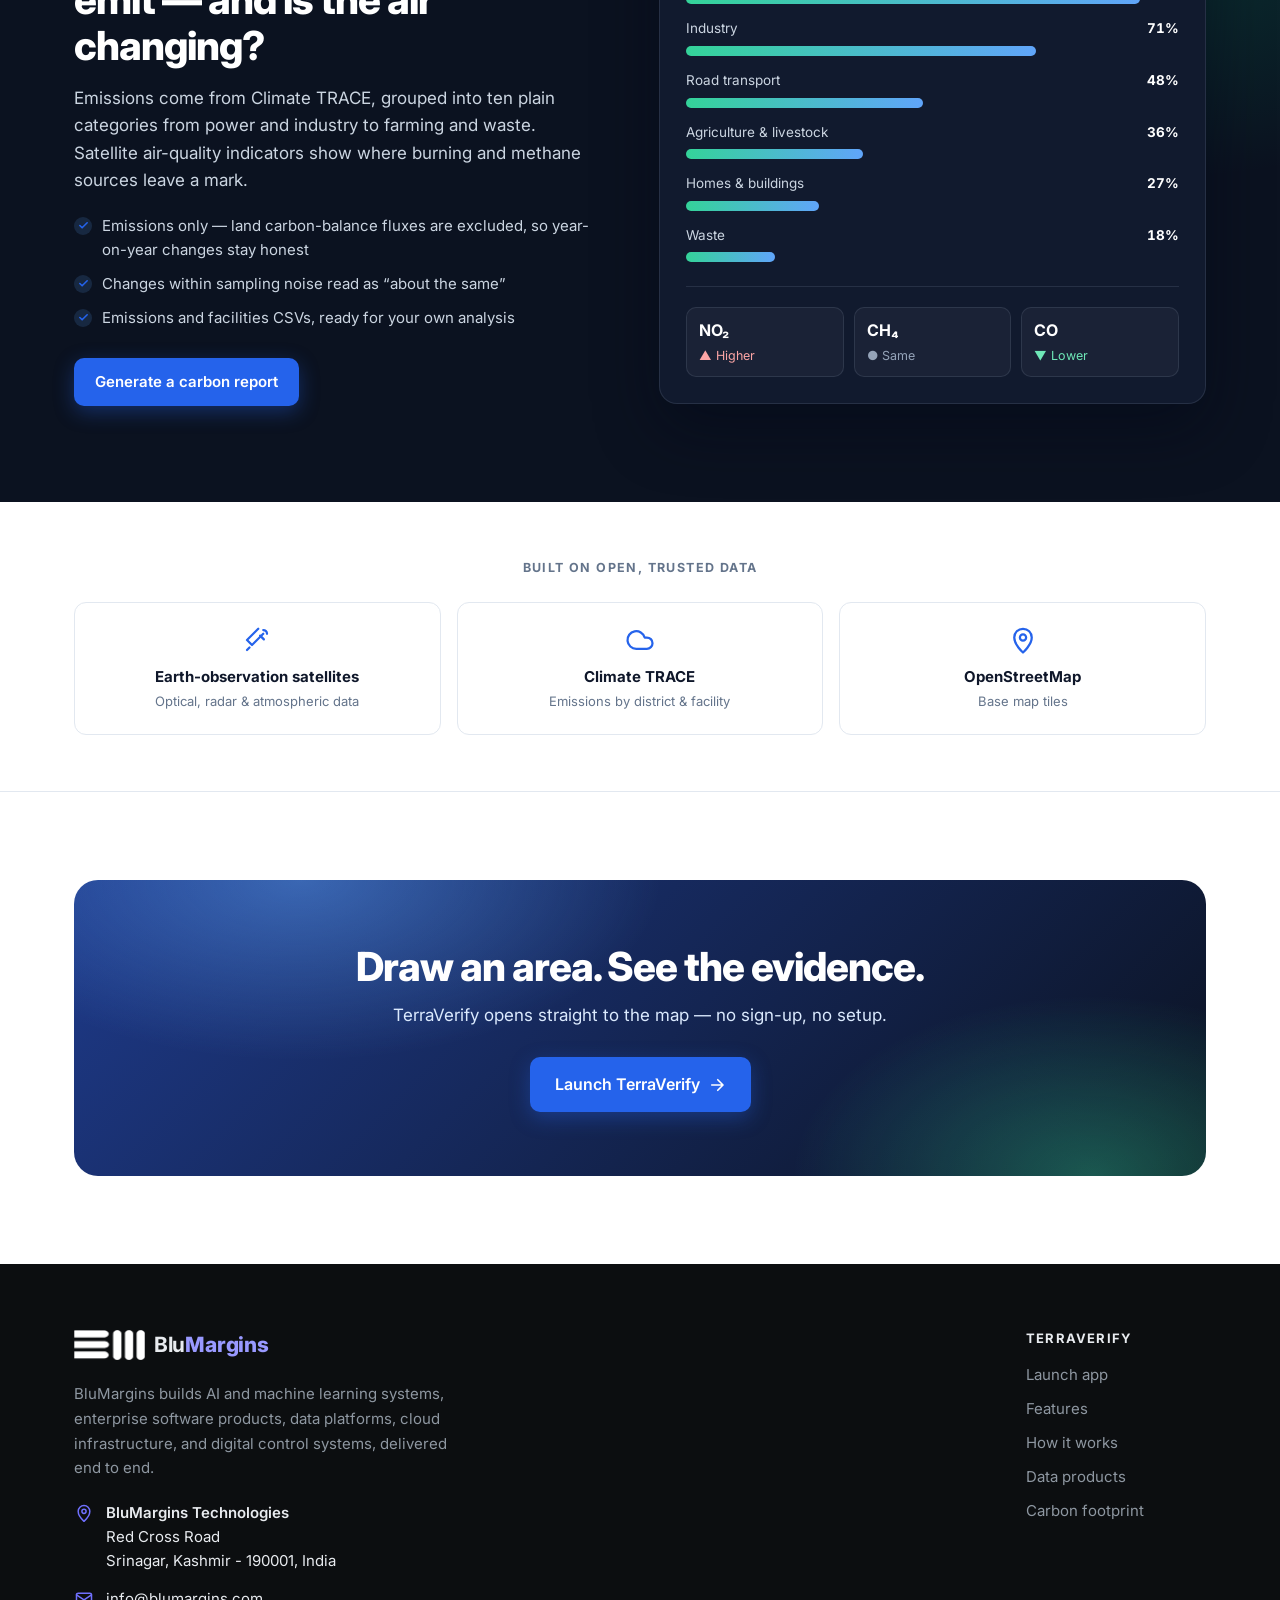
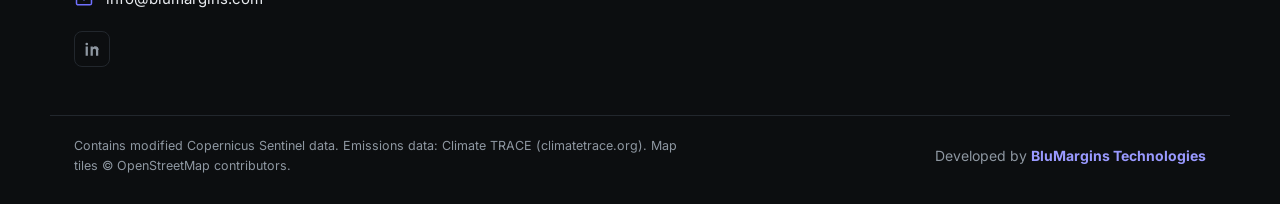
==== commit 0958a4aa: "Landing Page" ====
--- a/static/landing.html
+++ b/static/landing.html
@@ -123,7 +123,7 @@
                 <div class="section-head reveal">
                     <span class="kicker">Two tools, one map</span>
                     <h2>From raw satellite passes to answers you can act on</h2>
-                    <p>TerraVerify wraps the Copernicus Data Space and Climate TRACE APIs in a guided interface, so anyone can check what changed on the ground — and what it emits.</p>
+                    <p>TerraVerify wraps satellite and Climate TRACE emissions data in a guided interface, so anyone can check what changed on the ground — and what it emits.</p>
                 </div>
 
                 <div class="tool-grid">
@@ -367,7 +367,7 @@
                 <ul class="sources">
                     <li class="reveal">
                         <svg class="source-icon" viewBox="0 0 24 24" fill="none" stroke="currentColor" stroke-width="1.8" stroke-linecap="round" stroke-linejoin="round" aria-hidden="true"><path d="M13 3 4 12l4 4 9-9"/><path d="m14.5 8.5 3 3"/><path d="M6 18l-2 2"/><path d="M17 4a3 3 0 0 1 3 3"/></svg>
-                        <strong>Copernicus Data Space</strong><span>Earth-observation satellite data</span>
+                        <strong>Earth-observation satellites</strong><span>Optical, radar &amp; atmospheric data</span>
                     </li>
                     <li class="reveal">
                         <svg class="source-icon" viewBox="0 0 24 24" fill="none" stroke="currentColor" stroke-width="1.8" stroke-linecap="round" stroke-linejoin="round" aria-hidden="true"><path d="M17.5 19H9a7 7 0 1 1 6.71-9h1.79a4.5 4.5 0 1 1 0 9z"/></svg>
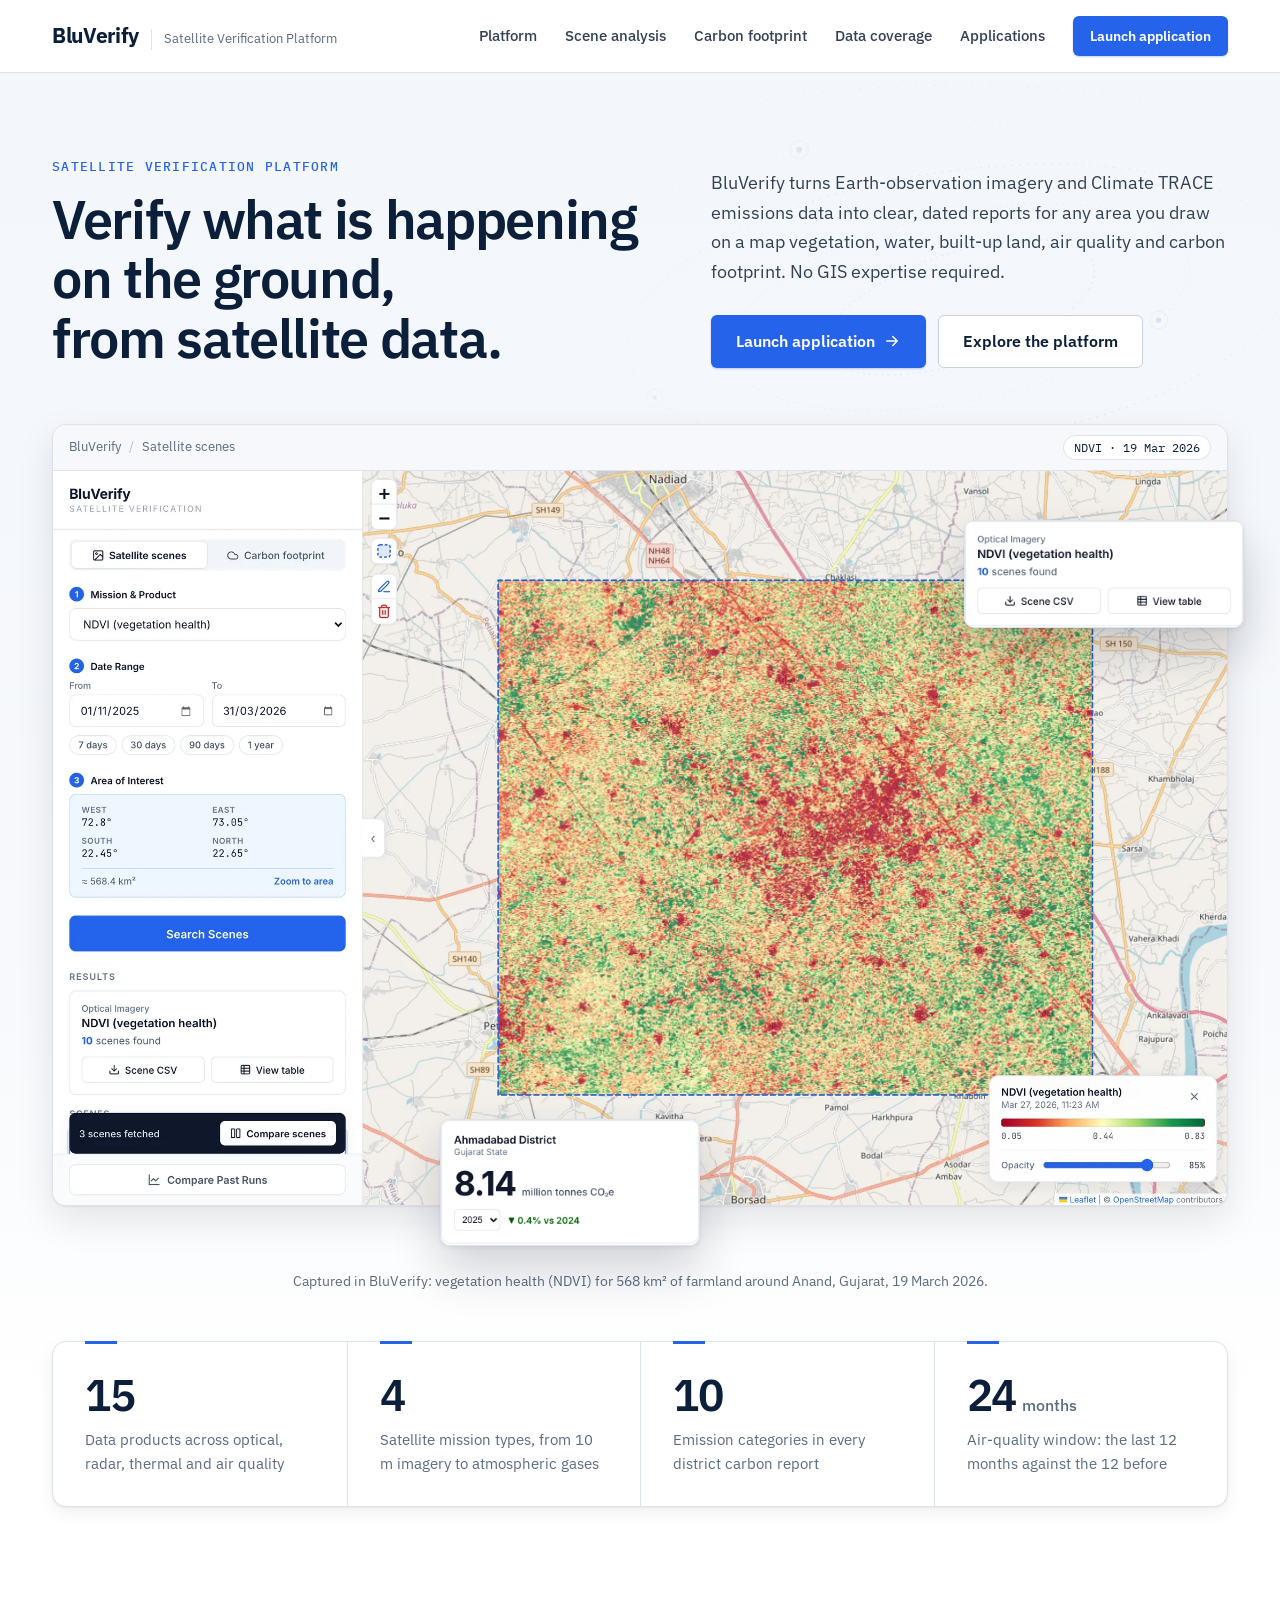
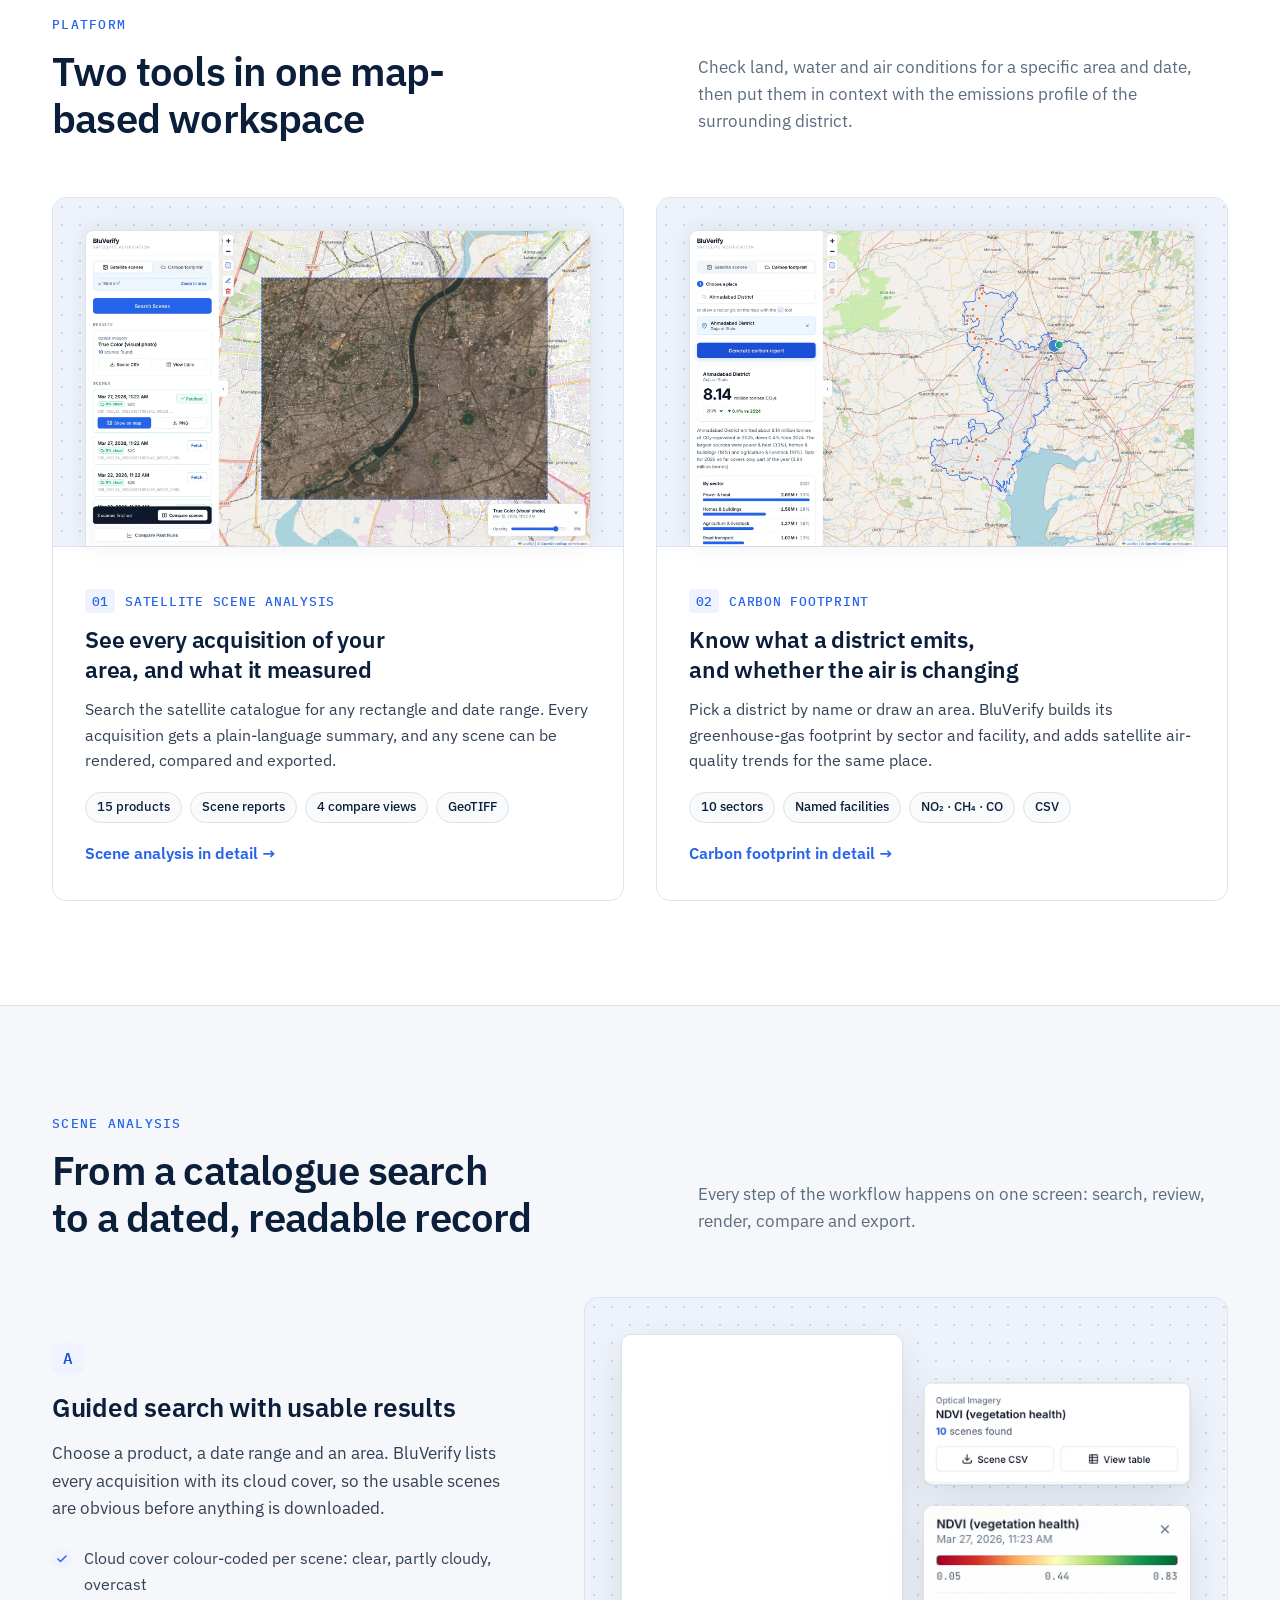
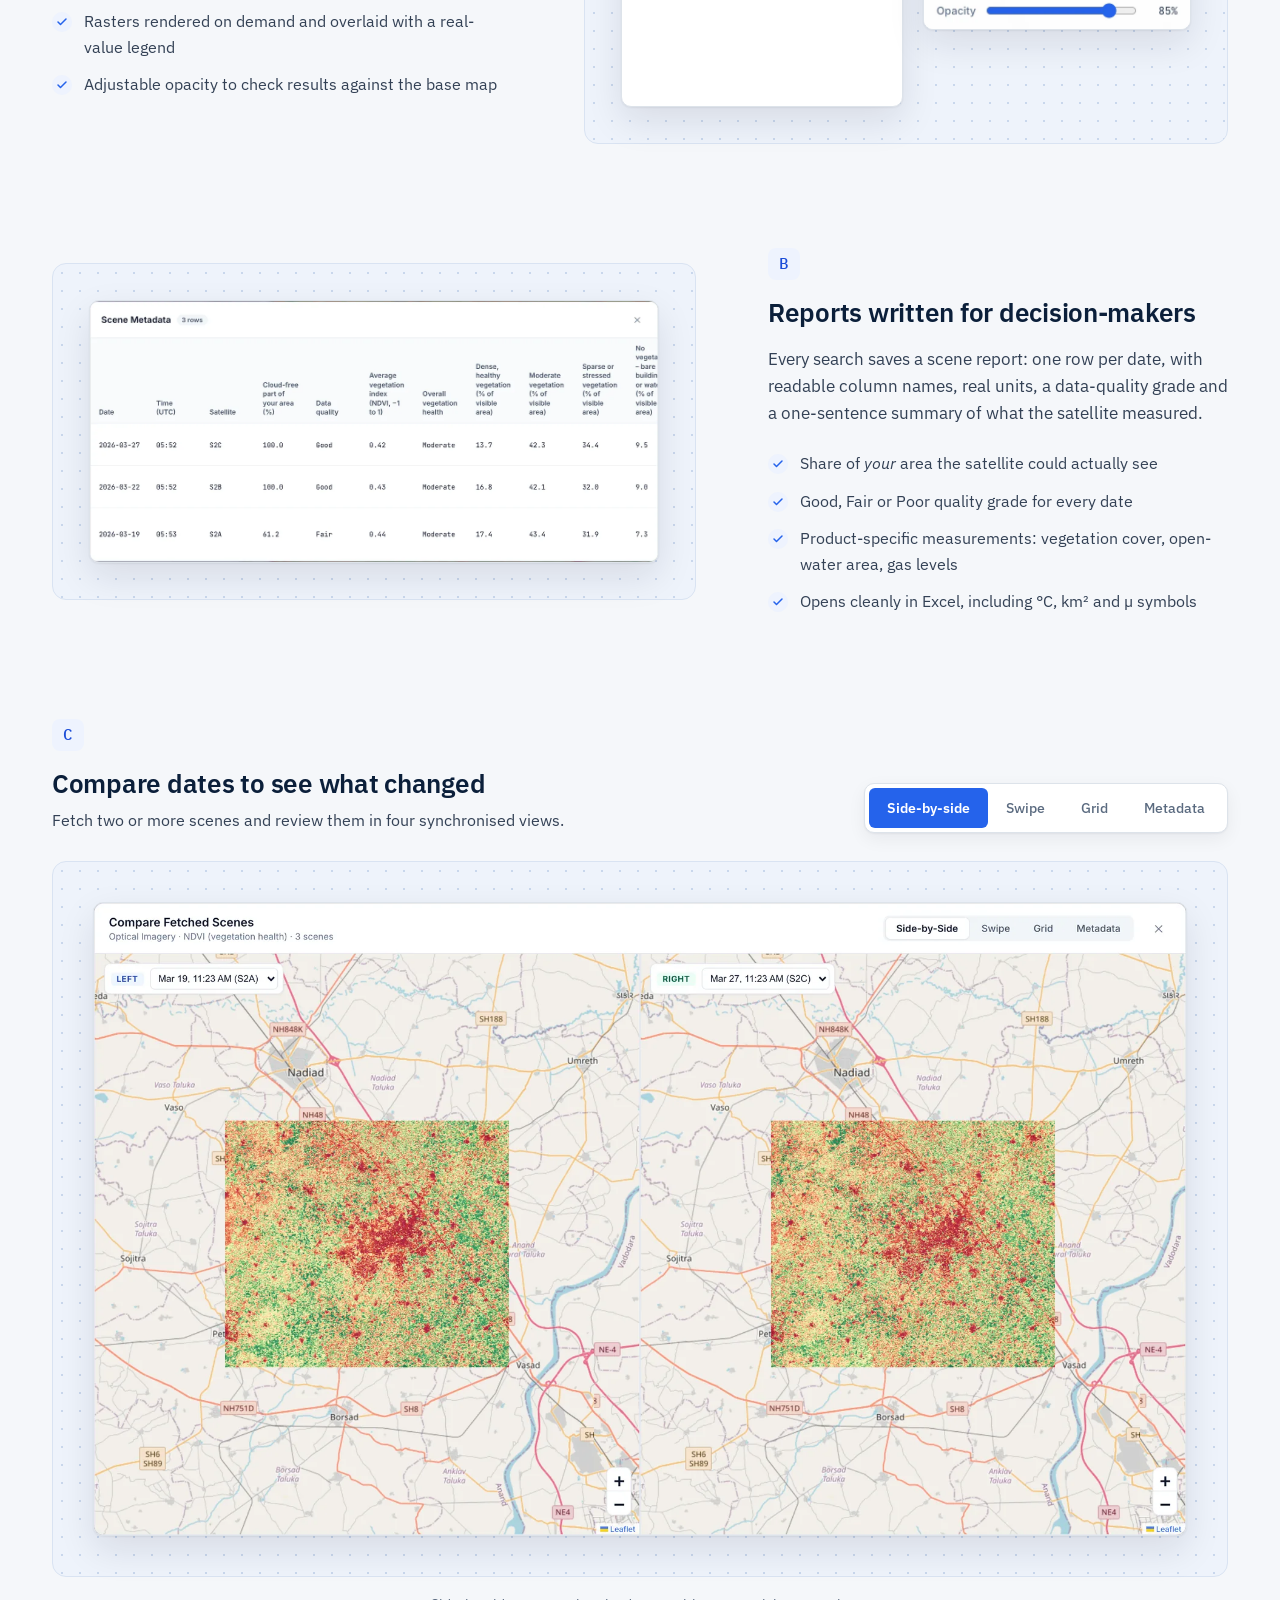
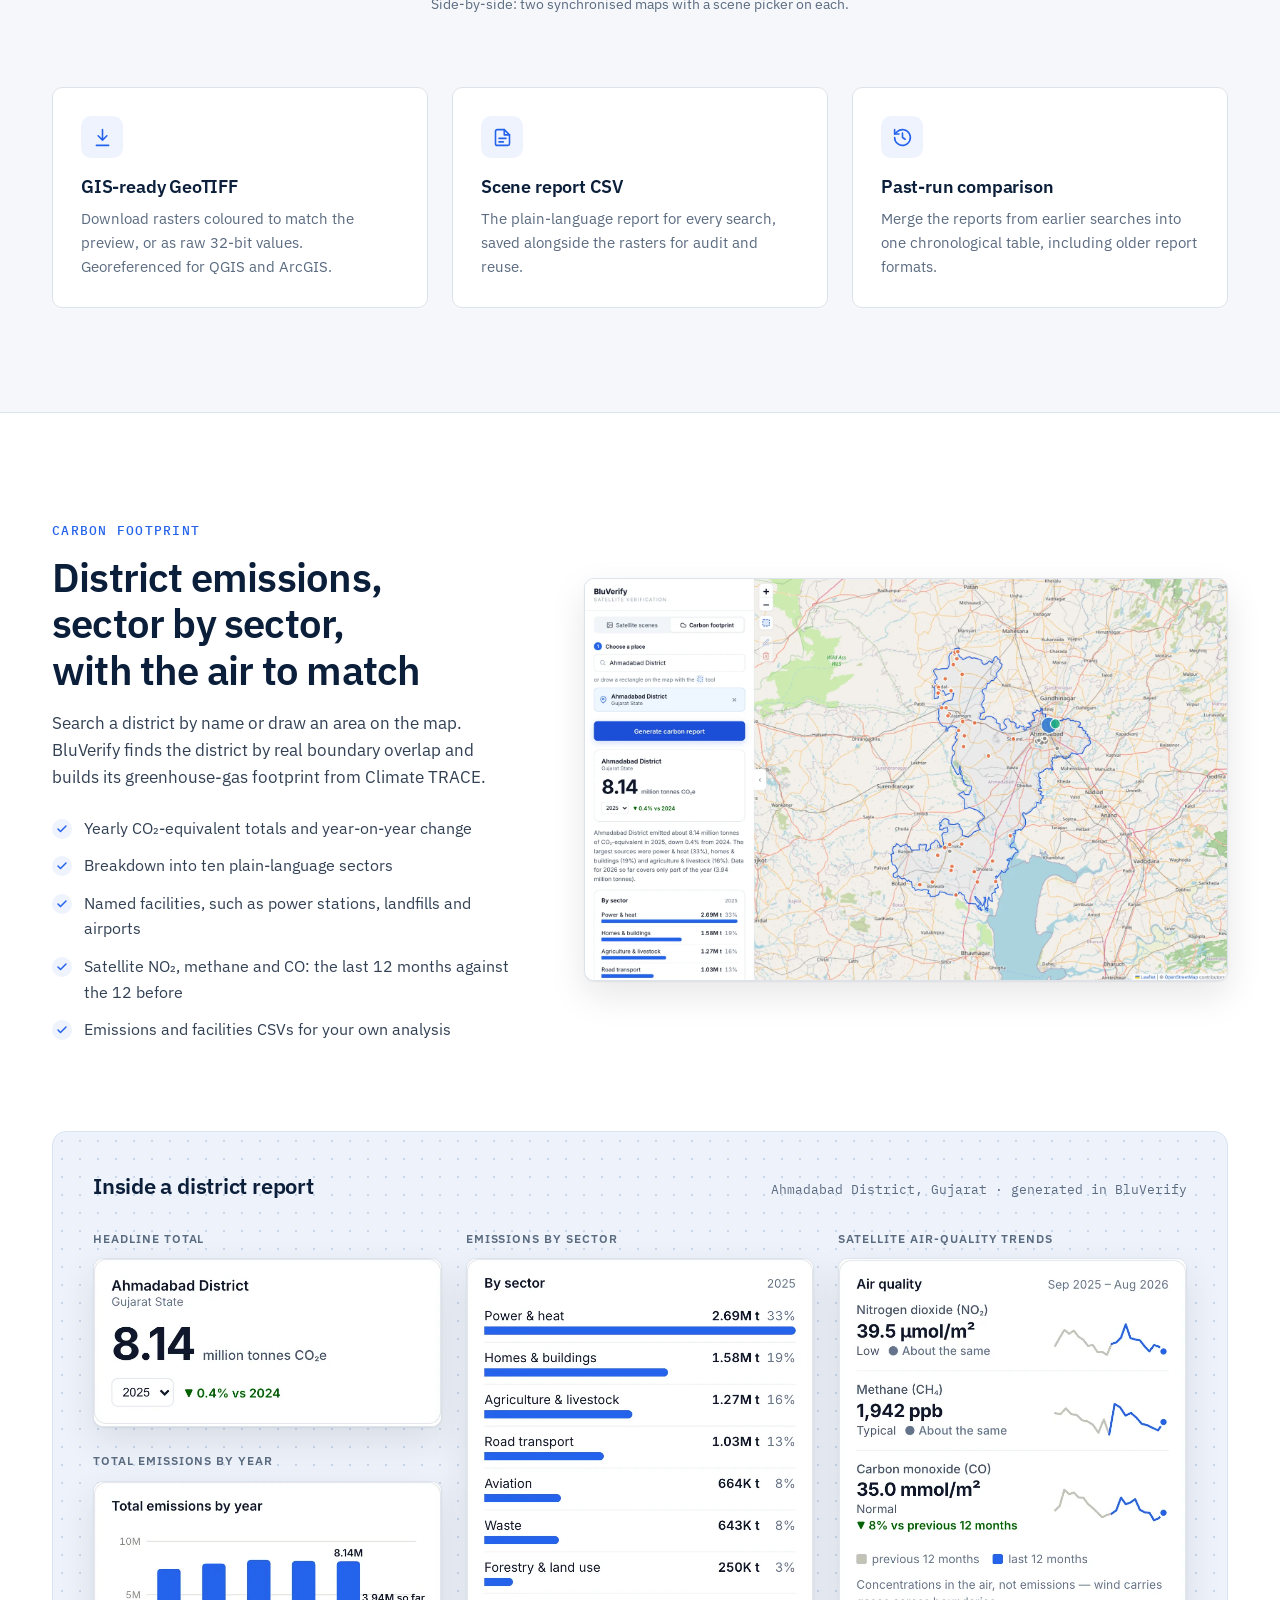
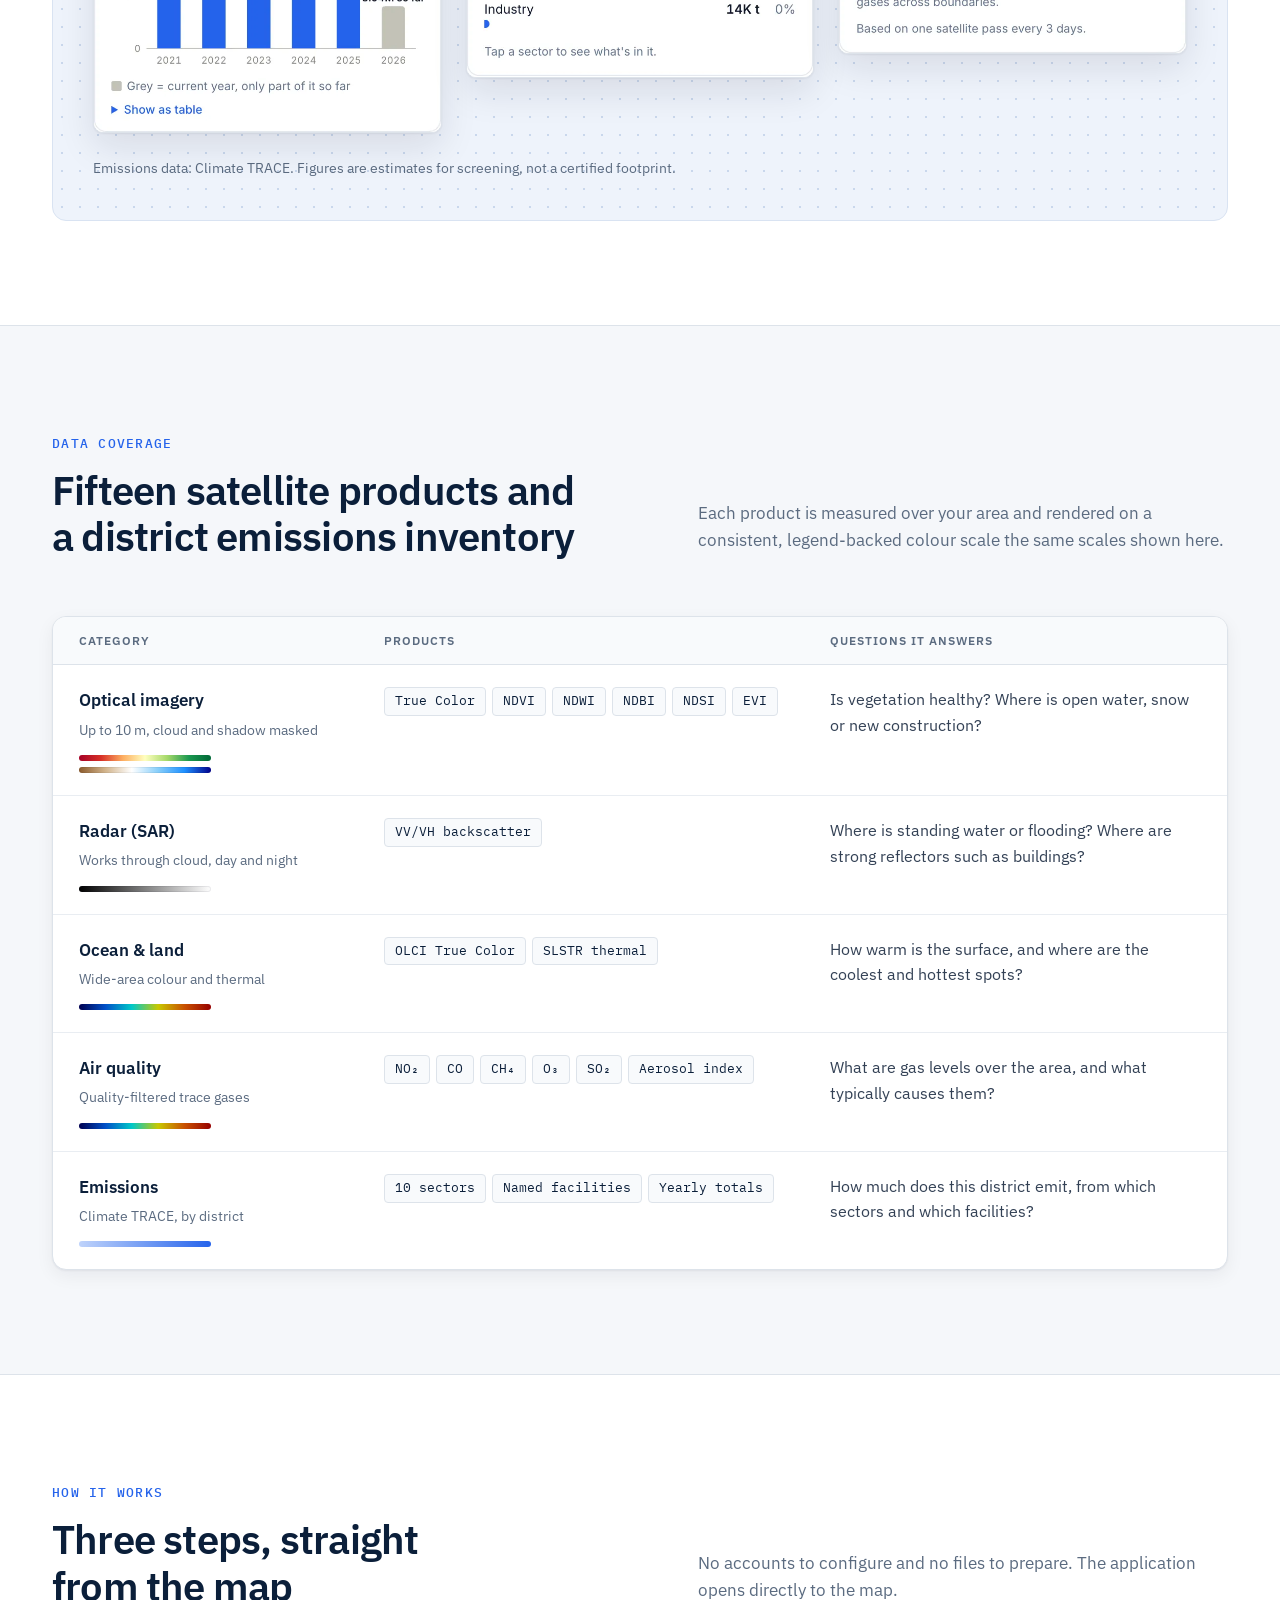
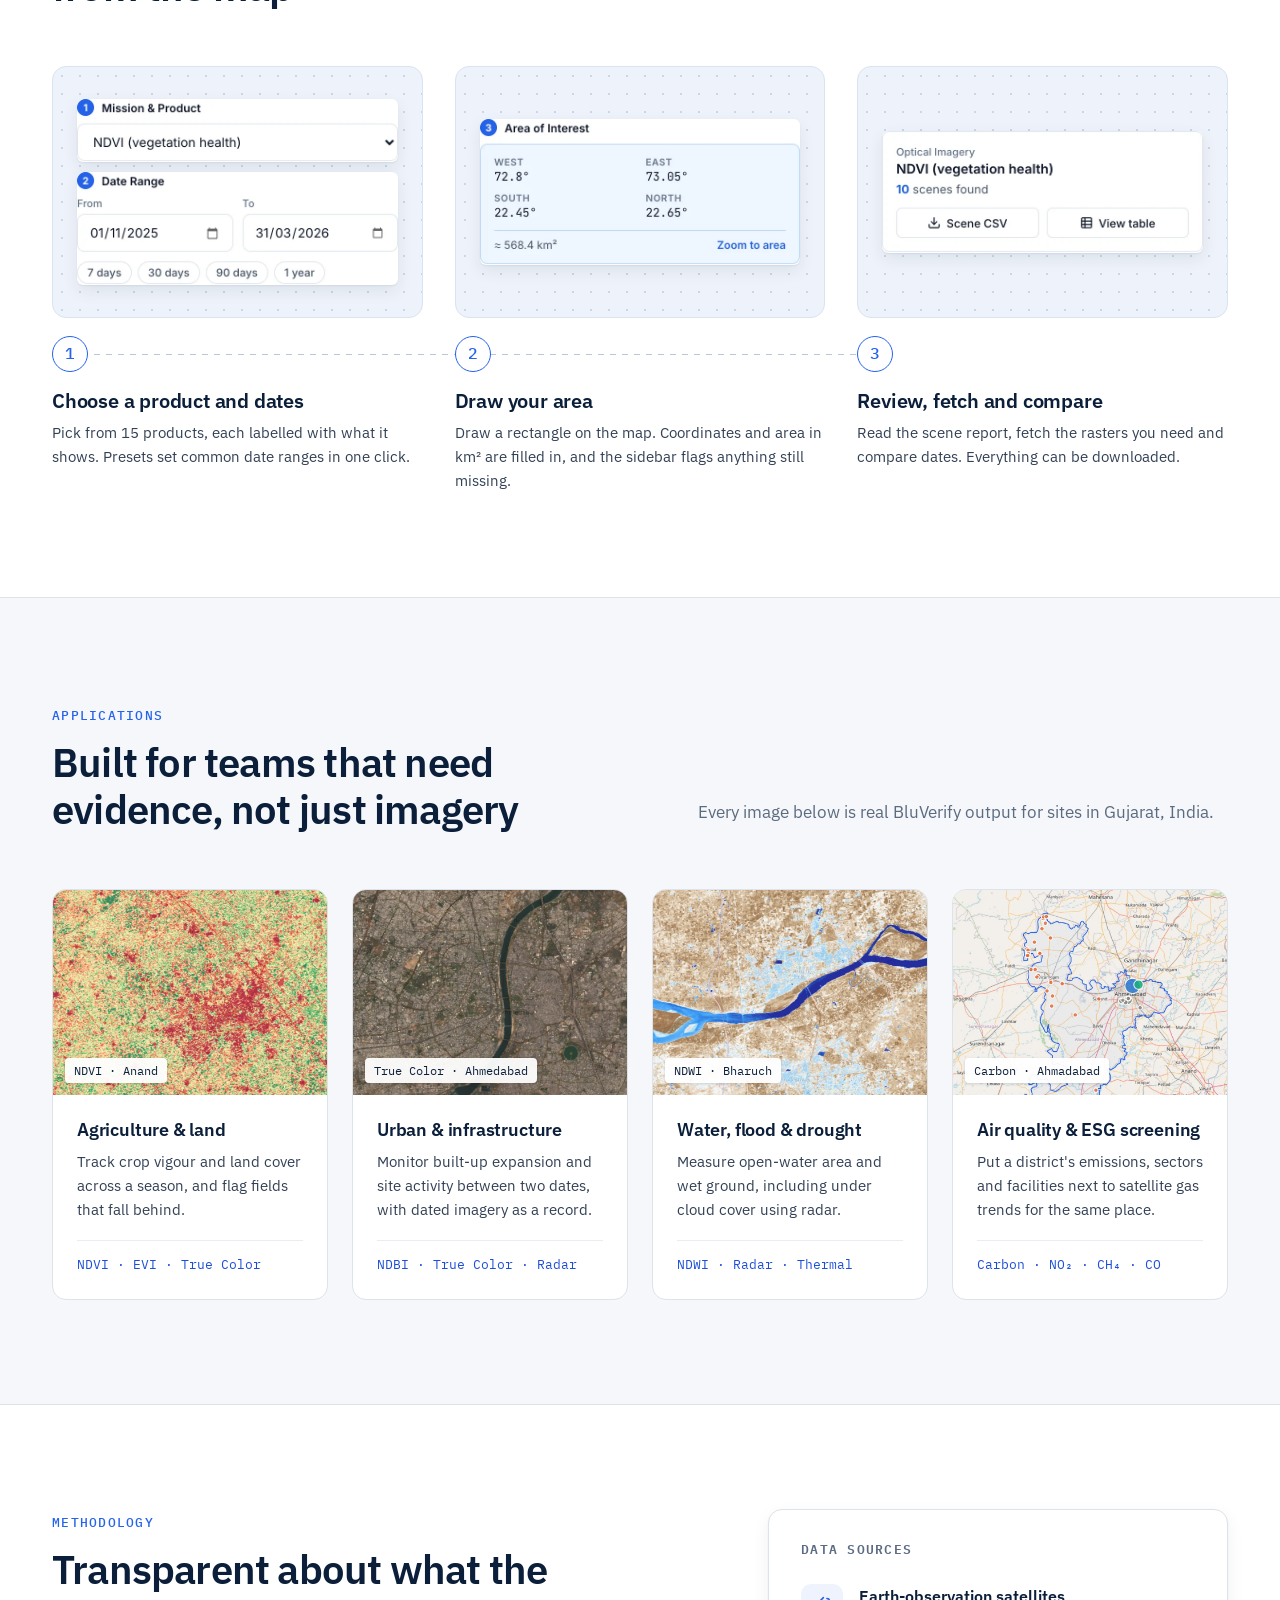
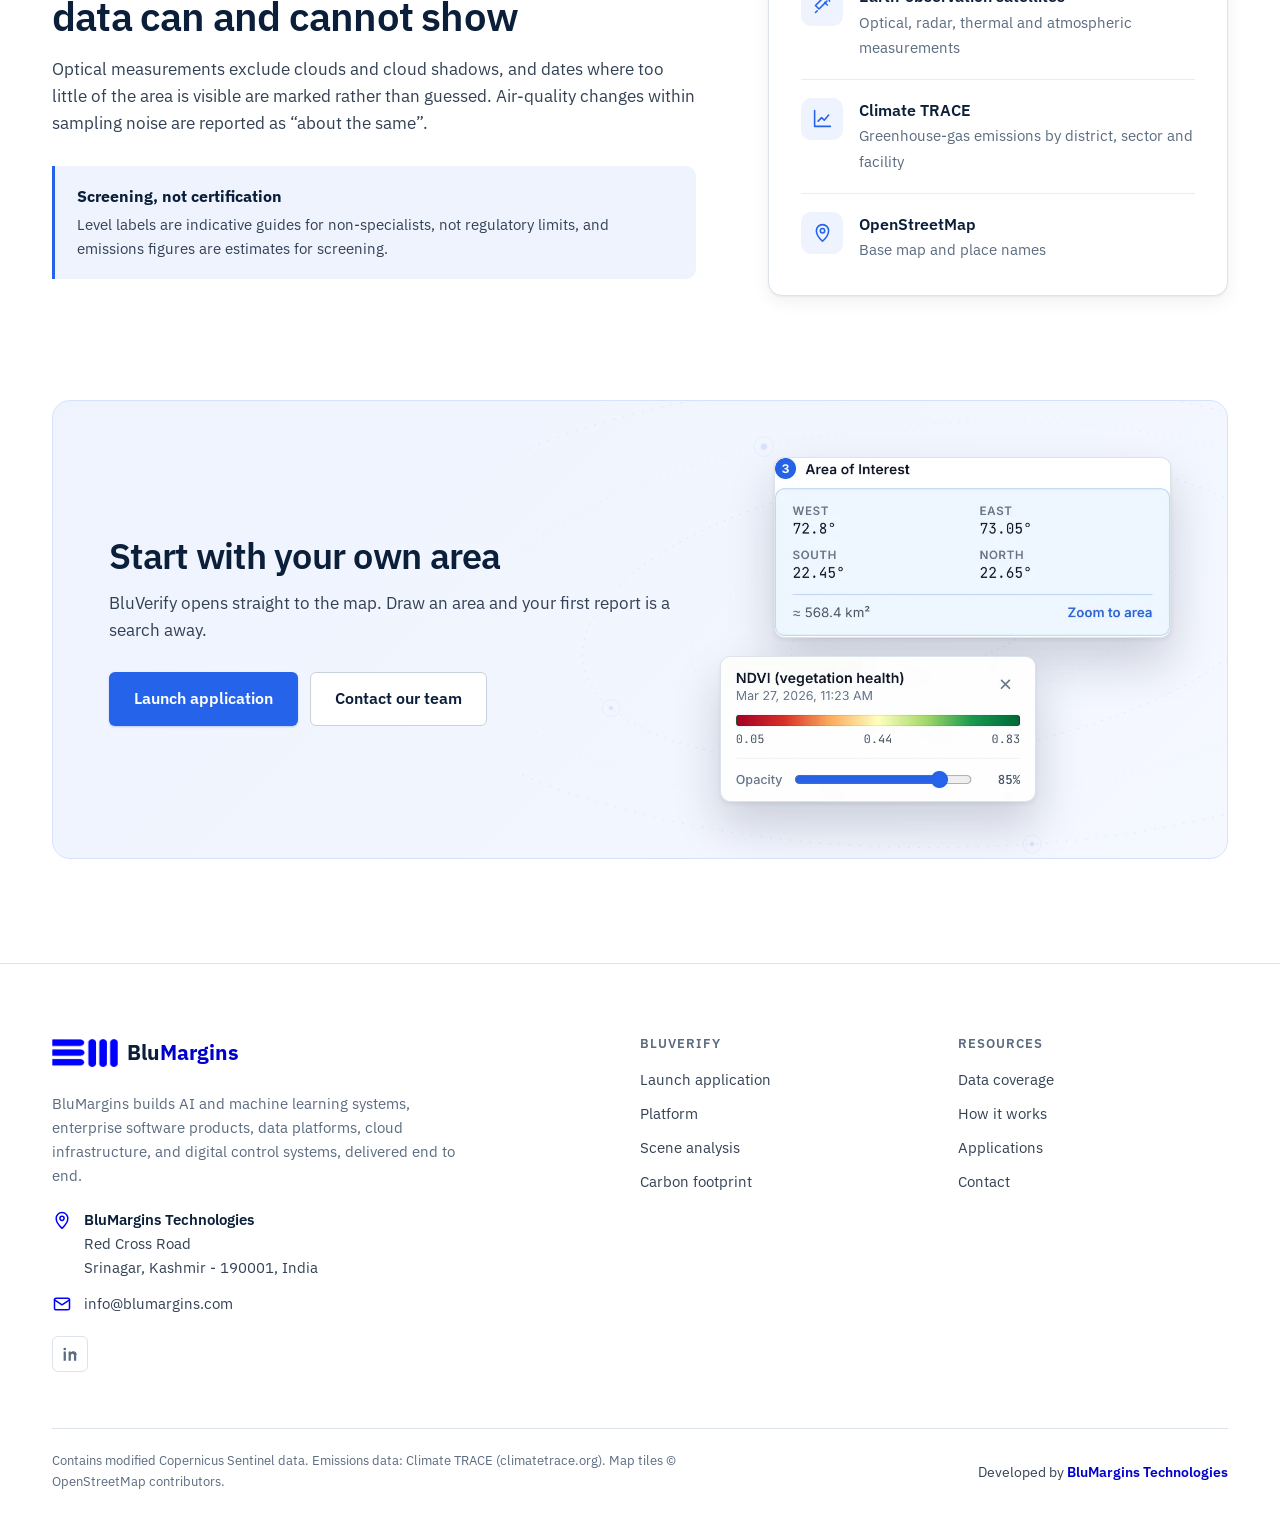
==== commit 8afc4df7: "Enhanced Frontend and UI" ====
--- a/static/landing.html
+++ b/static/landing.html
@@ -3,409 +3,508 @@
 <head>
     <meta charset="UTF-8">
     <meta name="viewport" content="width=device-width, initial-scale=1.0">
-    <title>TerraVerify — Satellite Verification &amp; Carbon Footprint Platform</title>
-    <meta name="description" content="TerraVerify turns Copernicus satellite data and Climate TRACE emissions into plain-language reports. Draw an area, pick a product, and see what the satellite saw — vegetation, water, radar, air quality and carbon footprint.">
+    <title>BluVerify — Satellite Verification &amp; Carbon Footprint Platform</title>
+    <meta name="description" content="BluVerify turns Earth-observation satellite data and Climate TRACE emissions into clear, dated reports for any area you draw on a map — vegetation, water, radar, air quality and carbon footprint.">
+    <meta name="theme-color" content="#ffffff">
 
     <link rel="preconnect" href="https://fonts.googleapis.com">
     <link rel="preconnect" href="https://fonts.gstatic.com" crossorigin>
-    <link href="https://fonts.googleapis.com/css2?family=Inter:wght@400;500;600;700;800&family=JetBrains+Mono:wght@400;500&display=swap" rel="stylesheet">
-
-    <meta name="theme-color" content="#0b1220">
+    <link href="https://fonts.googleapis.com/css2?family=IBM+Plex+Mono:wght@400;500&family=IBM+Plex+Sans:wght@400;500;600;700&display=swap" rel="stylesheet">
+
+    <link rel="preload" as="image" href="/static/img/screens/app-ndvi.webp" media="(min-width: 641px)">
     <link rel="stylesheet" href="/static/css/landing.css">
 </head>
 <body>
 
-    <!-- Nav is a sibling of .hero (not nested inside it) so its position:
-         sticky stays pinned to the viewport for the whole page — nested
-         inside .hero, it would scroll away the moment the hero scrolls
-         past, leaving every other section without a way back to the top. -->
-    <nav class="nav" aria-label="Main">
-        <div class="container nav-inner">
-            <a href="/" class="brand" aria-label="TerraVerify home">TerraVerify</a>
-            <button type="button" class="nav-toggle" id="nav-toggle" aria-expanded="false" aria-controls="nav-links" aria-label="Menu">
-                <svg width="22" height="22" viewBox="0 0 24 24" fill="none" stroke="currentColor" stroke-width="2" stroke-linecap="round"><path d="M4 7h16M4 12h16M4 17h16"/></svg>
+    <!-- ── Header ───────────────────────────────────────────────── -->
+    <header class="site-header" id="site-header">
+        <div class="container header-inner">
+            <a href="/" class="brand" aria-label="BluVerify home">
+                <span class="brand-name">BluVerify</span>
+                <span class="brand-tag">Satellite Verification Platform</span>
+            </a>
+            <button type="button" class="nav-toggle" id="nav-toggle" aria-expanded="false" aria-controls="site-nav" aria-label="Menu">
+                <svg class="icon-open" width="22" height="22" viewBox="0 0 24 24" fill="none" stroke="currentColor" stroke-width="2" stroke-linecap="round"><path d="M4 7h16M4 12h16M4 17h16"/></svg>
+                <svg class="icon-close" width="22" height="22" viewBox="0 0 24 24" fill="none" stroke="currentColor" stroke-width="2" stroke-linecap="round"><path d="M6 6l12 12M18 6L6 18"/></svg>
             </button>
-            <div class="nav-links" id="nav-links">
-                <a href="#features">Features</a>
-                <a href="#how">How it works</a>
-                <a href="#products">Data products</a>
+            <nav class="site-nav" id="site-nav" aria-label="Main">
+                <a href="#platform">Platform</a>
+                <a href="#scenes">Scene analysis</a>
                 <a href="#carbon">Carbon footprint</a>
-                <a href="/app" class="btn btn-primary btn-sm">Launch app</a>
-            </div>
-        </div>
-    </nav>
-
-    <!-- ── Hero ─────────────────────────────────────────────────── -->
-    <header class="hero">
-        <div class="container hero-inner">
-            <div class="hero-copy">
-                <span class="eyebrow">
-                    <span class="pulse" aria-hidden="true"></span>
-                    Copernicus · Climate TRACE
-                </span>
-                <h1>See what the satellite saw.<br><span class="grad">In plain language.</span></h1>
-                <p class="lede">
-                    TerraVerify is a satellite verification platform. Draw an area on the map, pick a product,
-                    and get a readable report of every date the satellites captured it — vegetation,
-                    water, built-up land, radar, air quality — plus the carbon footprint of the district around it.
-                </p>
-                <div class="hero-ctas">
-                    <a href="/app" class="btn btn-primary btn-lg">
-                        Launch TerraVerify
-                        <svg width="18" height="18" viewBox="0 0 24 24" fill="none" stroke="currentColor" stroke-width="2.2" stroke-linecap="round" stroke-linejoin="round" aria-hidden="true"><path d="M5 12h14M13 5l7 7-7 7"/></svg>
-                    </a>
-                    <a href="#how" class="btn btn-ghost btn-lg">How it works</a>
-                </div>
-                <ul class="hero-points">
-                    <li><svg width="16" height="16" viewBox="0 0 24 24" fill="none" stroke="currentColor" stroke-width="2.5" stroke-linecap="round" stroke-linejoin="round" aria-hidden="true"><path d="M20 6L9 17l-5-5"/></svg>No GIS skills needed</li>
-                    <li><svg width="16" height="16" viewBox="0 0 24 24" fill="none" stroke="currentColor" stroke-width="2.5" stroke-linecap="round" stroke-linejoin="round" aria-hidden="true"><path d="M20 6L9 17l-5-5"/></svg>CSV &amp; GeoTIFF exports</li>
-                    <li><svg width="16" height="16" viewBox="0 0 24 24" fill="none" stroke="currentColor" stroke-width="2.5" stroke-linecap="round" stroke-linejoin="round" aria-hidden="true"><path d="M20 6L9 17l-5-5"/></svg>Opens straight to the map</li>
-                </ul>
-            </div>
-
-            <!-- Interactive swipe preview: true colour vs NDVI of the same scene -->
-            <div class="hero-visual">
-                <div class="scene-window">
-                    <div class="scene-bar">
-                        <span class="dots" aria-hidden="true"><i></i><i></i><i></i></span>
-                        <span class="scene-bar-title">Swipe compare · Optical imagery</span>
-                    </div>
-                    <div class="scene" id="scene" style="--split: 50%">
-                        <svg class="scene-layer" id="layer-tc" viewBox="0 0 560 380" preserveAspectRatio="xMidYMid slice" aria-hidden="true"></svg>
-                        <svg class="scene-layer scene-layer-ndvi" id="layer-ndvi" viewBox="0 0 560 380" preserveAspectRatio="xMidYMid slice" aria-hidden="true"></svg>
-                        <svg class="scene-layer scene-aoi" viewBox="0 0 560 380" preserveAspectRatio="xMidYMid slice" aria-hidden="true">
-                            <rect x="150" y="78" width="270" height="214" rx="3" fill="rgba(37,99,235,.10)" stroke="#fff" stroke-width="2" stroke-dasharray="7 5"/>
-                            <g fill="#fff" stroke="#2563eb" stroke-width="2">
-                                <rect x="145" y="73" width="10" height="10" rx="2"/><rect x="415" y="73" width="10" height="10" rx="2"/>
-                                <rect x="145" y="287" width="10" height="10" rx="2"/><rect x="415" y="287" width="10" height="10" rx="2"/>
-                            </g>
-                        </svg>
-                        <span class="scene-tag scene-tag-left">True color</span>
-                        <span class="scene-tag scene-tag-right">NDVI</span>
-                        <div class="split-line" aria-hidden="true"><span class="split-handle">
-                            <svg width="16" height="16" viewBox="0 0 24 24" fill="none" stroke="currentColor" stroke-width="2.5" stroke-linecap="round" stroke-linejoin="round"><path d="M9 6l-6 6 6 6M15 6l6 6-6 6"/></svg>
-                        </span></div>
-                        <input type="range" id="scene-slider" class="scene-slider" min="0" max="100" value="50" aria-label="Swipe between true color and NDVI">
-                    </div>
-                </div>
-
-                <div class="float-card report-card">
-                    <div class="report-head">
-                        <span class="mono">Scene report · 12 Aug · S2B</span>
-                        <span class="pill pill-good">Good</span>
-                    </div>
-                    <p>“Vegetation is moderate on average: 41% of the visible land is dense, healthy vegetation. Clouds hid 6% of your area.”</p>
-                </div>
-
-                <div class="float-card legend-card">
-                    <div class="legend-title">NDVI · vegetation health</div>
-                    <div class="legend-bar legend-vegetation"></div>
-                    <div class="legend-ticks"><span>−1</span><span>0</span><span>1</span></div>
-                </div>
-            </div>
-        </div>
-
-        <div class="container">
-            <dl class="stats">
-                <div><dt>4</dt><dd>Satellite missions</dd></div>
-                <div><dt>15</dt><dd>Data products</dd></div>
-                <div><dt>10</dt><dd>Emission categories</dd></div>
-                <div><dt>24</dt><dd>Months of air-quality trends</dd></div>
-            </dl>
+                <a href="#data">Data coverage</a>
+                <a href="#applications">Applications</a>
+                <a href="/app" class="btn btn-primary btn-sm">Launch application</a>
+            </nav>
         </div>
     </header>
 
     <main>
 
-        <!-- ── Two tools ────────────────────────────────────────── -->
-        <section class="section" id="features">
-            <div class="container">
-                <div class="section-head reveal">
-                    <span class="kicker">Two tools, one map</span>
-                    <h2>From raw satellite passes to answers you can act on</h2>
-                    <p>TerraVerify wraps satellite and Climate TRACE emissions data in a guided interface, so anyone can check what changed on the ground — and what it emits.</p>
-                </div>
-
-                <div class="tool-grid">
-                    <article class="tool-card reveal">
-                        <div class="tool-icon tool-icon-blue" aria-hidden="true">
-                            <svg width="24" height="24" viewBox="0 0 24 24" fill="none" stroke="currentColor" stroke-width="2" stroke-linecap="round" stroke-linejoin="round"><rect x="3" y="3" width="18" height="18" rx="2"/><circle cx="8.5" cy="8.5" r="1.5"/><path d="M21 15l-5-5L5 21"/></svg>
-                        </div>
-                        <h3>Satellite scenes</h3>
-                        <p>Search the satellite catalog for any rectangle and date range. Every acquisition is summarised in a plain-English scene report, and any scene can be rendered on demand.</p>
-                        <ul class="check-list">
-                            <li>Guided three-step search with date presets and AOI area in km²</li>
-                            <li>Cloud cover colour-coded so usable scenes stand out</li>
-                            <li>Fetched rasters overlaid on the map with a real-value legend</li>
-                            <li>Side-by-side, swipe, grid and metadata comparison</li>
-                            <li>Merge past runs into one chronological table</li>
+        <!-- ── Hero ─────────────────────────────────────────────── -->
+        <section class="hero" id="top">
+            <div class="container">
+                <div class="hero-grid">
+                    <div>
+                        <p class="eyebrow">Satellite verification platform</p>
+                        <h1>Verify what is happening on the ground, from satellite data.</h1>
+                    </div>
+                    <div class="hero-side">
+                        <p class="lede">BluVerify turns Earth-observation imagery and Climate TRACE emissions data into clear, dated reports for any area you draw on a map vegetation, water, built-up land, air quality and carbon footprint. No GIS expertise required.</p>
+                        <div class="hero-ctas">
+                            <a href="/app" class="btn btn-primary btn-lg">
+                                Launch application
+                                <svg width="18" height="18" viewBox="0 0 24 24" fill="none" stroke="currentColor" stroke-width="2" stroke-linecap="round" stroke-linejoin="round" aria-hidden="true"><path d="M5 12h14M13 6l6 6-6 6"/></svg>
+                            </a>
+                            <a href="#platform" class="btn btn-outline btn-lg">Explore the platform</a>
+                        </div>
+                    </div>
+                </div>
+
+                <div class="hero-stage">
+                    <figure class="shot shot-hero">
+                        <div class="shot-bar" aria-hidden="true">
+                            <span>BluVerify</span><span class="shot-bar-sep">/</span><span>Satellite scenes</span>
+                            <span class="shot-bar-pill">NDVI · 19 Mar 2026</span>
+                        </div>
+                        <picture>
+                            <source media="(max-width: 640px)" srcset="/static/img/screens/app-ndvi-mobile.webp" width="960" height="884">
+                            <img src="/static/img/screens/app-ndvi.webp" width="2200" height="1375" fetchpriority="high"
+                                 alt="BluVerify application: the three-step search sidebar on the left, and a vegetation-health (NDVI) map of farmland around Anand, Gujarat, with its colour legend.">
+                        </picture>
+                    </figure>
+
+                    <!-- Real UI cards from the same app, floated for depth -->
+                    <figure class="float-card float-summary" aria-hidden="true">
+                        <img src="/static/img/screens/summary.webp" width="678" height="258" alt="">
+                    </figure>
+                    <figure class="float-card float-carbon" aria-hidden="true">
+                        <img src="/static/img/screens/carbon-headline.webp" width="678" height="328" alt="">
+                    </figure>
+                </div>
+                <p class="caption">Captured in BluVerify: vegetation health (NDVI) for 568 km² of farmland around Anand, Gujarat, 19 March 2026.</p>
+            </div>
+        </section>
+
+        <!-- ── Key figures ──────────────────────────────────────── -->
+        <section class="figures" aria-label="Key figures">
+            <div class="container">
+                <dl class="figures-card">
+                    <div><dt>15</dt><dd>Data products across optical, radar, thermal and air quality</dd></div>
+                    <div><dt>4</dt><dd>Satellite mission types, from 10 m imagery to atmospheric gases</dd></div>
+                    <div><dt>10</dt><dd>Emission categories in every district carbon report</dd></div>
+                    <div><dt>24<small>months</small></dt><dd>Air-quality window: the last 12 months against the 12 before</dd></div>
+                </dl>
+            </div>
+        </section>
+
+        <!-- ── Platform overview ────────────────────────────────── -->
+        <section class="section" id="platform">
+            <div class="container">
+                <div class="section-head section-head-split">
+                    <div>
+                        <p class="eyebrow">Platform</p>
+                        <h2>Two tools in one map-based workspace</h2>
+                    </div>
+                    <p>Check land, water and air conditions for a specific area and date, then put them in context with the emissions profile of the surrounding district.</p>
+                </div>
+
+                <div class="overview-grid">
+                    <article class="overview-card">
+                        <div class="overview-media panel-dots">
+                            <img src="/static/img/screens/app-truecolor.webp" width="1800" height="1125" loading="lazy" decoding="async"
+                                 alt="True-colour satellite image of central Ahmedabad along the Sabarmati river, shown over the map in BluVerify with the scene list in the sidebar.">
+                        </div>
+                        <div class="overview-body">
+                            <p class="overview-label"><span>01</span>Satellite scene analysis</p>
+                            <h3>See every acquisition of your area, and what it measured</h3>
+                            <p>Search the satellite catalogue for any rectangle and date range. Every acquisition gets a plain-language summary, and any scene can be rendered, compared and exported.</p>
+                            <ul class="tags"><li>15 products</li><li>Scene reports</li><li>4 compare views</li><li>GeoTIFF</li></ul>
+                            <a href="#scenes" class="text-link">Scene analysis in detail</a>
+                        </div>
+                    </article>
+                    <article class="overview-card">
+                        <div class="overview-media panel-dots">
+                            <img src="/static/img/screens/app-carbon.webp" width="1800" height="1125" loading="lazy" decoding="async"
+                                 alt="Carbon footprint report for Ahmadabad District in BluVerify: 8.14 million tonnes CO2-equivalent in 2025, with the district boundary and emitting facilities on the map.">
+                        </div>
+                        <div class="overview-body">
+                            <p class="overview-label"><span>02</span>Carbon footprint</p>
+                            <h3>Know what a district emits, and whether the air is changing</h3>
+                            <p>Pick a district by name or draw an area. BluVerify builds its greenhouse-gas footprint by sector and facility, and adds satellite air-quality trends for the same place.</p>
+                            <ul class="tags"><li>10 sectors</li><li>Named facilities</li><li>NO₂ · CH₄ · CO</li><li>CSV</li></ul>
+                            <a href="#carbon" class="text-link">Carbon footprint in detail</a>
+                        </div>
+                    </article>
+                </div>
+            </div>
+        </section>
+
+        <!-- ── Scene analysis ───────────────────────────────────── -->
+        <section class="section section-alt" id="scenes">
+            <div class="container">
+                <div class="section-head section-head-split">
+                    <div>
+                        <p class="eyebrow">Scene analysis</p>
+                        <h2>From a catalogue search to a dated, readable record</h2>
+                    </div>
+                    <p>Every step of the workflow happens on one screen: search, review, render, compare and export.</p>
+                </div>
+
+                <div class="feature-row">
+                    <div class="feature-copy">
+                        <span class="feature-num">A</span>
+                        <h3>Guided search with usable results</h3>
+                        <p>Choose a product, a date range and an area. BluVerify lists every acquisition with its cloud cover, so the usable scenes are obvious before anything is downloaded.</p>
+                        <ul class="ticks">
+                            <li>Cloud cover colour-coded per scene: clear, partly cloudy, overcast</li>
+                            <li>Rasters rendered on demand and overlaid with a real-value legend</li>
+                            <li>Adjustable opacity to check results against the base map</li>
                         </ul>
-                    </article>
-
-                    <article class="tool-card reveal">
-                        <div class="tool-icon tool-icon-green" aria-hidden="true">
-                            <svg width="24" height="24" viewBox="0 0 24 24" fill="none" stroke="currentColor" stroke-width="2" stroke-linecap="round" stroke-linejoin="round"><path d="M17.5 19H9a7 7 0 1 1 6.71-9h1.79a4.5 4.5 0 1 1 0 9z"/></svg>
-                        </div>
-                        <h3>Carbon footprint</h3>
-                        <p>Search a district by name or draw an area. TerraVerify finds the district by real boundary overlap and builds its greenhouse-gas footprint from Climate TRACE.</p>
-                        <ul class="check-list">
+                    </div>
+                    <div class="media-panel panel-dots">
+                        <div class="collage">
+                            <figure class="shot collage-main">
+                                <img src="/static/img/screens/scene-list.webp" width="678" height="900" loading="lazy" decoding="async"
+                                     alt="Scene list in BluVerify showing acquisition dates, cloud-cover badges and Fetch buttons.">
+                            </figure>
+                            <div class="collage-side">
+                                <figure class="shot">
+                                    <img src="/static/img/screens/summary.webp" width="678" height="258" loading="lazy" decoding="async"
+                                         alt="Search summary card: Optical Imagery, NDVI (vegetation health), 10 scenes found, with Scene CSV and View table buttons.">
+                                </figure>
+                                <figure class="shot">
+                                    <img src="/static/img/screens/legend.webp" width="552" height="254" loading="lazy" decoding="async"
+                                         alt="Map legend for NDVI showing the colour scale and an opacity slider at 85 percent.">
+                                </figure>
+                            </div>
+                        </div>
+                    </div>
+                </div>
+
+                <div class="feature-row feature-row-reverse">
+                    <div class="feature-copy">
+                        <span class="feature-num">B</span>
+                        <h3>Reports written for decision-makers</h3>
+                        <p>Every search saves a scene report: one row per date, with readable column names, real units, a data-quality grade and a one-sentence summary of what the satellite measured.</p>
+                        <ul class="ticks">
+                            <li>Share of <em>your</em> area the satellite could actually see</li>
+                            <li>Good, Fair or Poor quality grade for every date</li>
+                            <li>Product-specific measurements: vegetation cover, open-water area, gas levels</li>
+                            <li>Opens cleanly in Excel, including °C, km² and µ symbols</li>
+                        </ul>
+                    </div>
+                    <div class="media-panel panel-dots">
+                        <figure class="shot">
+                            <img src="/static/img/screens/scene-report.webp" width="1284" height="884" loading="lazy" decoding="async"
+                                 alt="Scene report table in BluVerify with date, time, satellite, cloud-free share of the area, data quality, average vegetation index and overall vegetation health for each acquisition.">
+                        </figure>
+                    </div>
+                </div>
+
+                <!-- Comparison viewer: real captures of the four compare modes -->
+                <div class="compare-block">
+                    <div class="compare-head">
+                        <div>
+                            <span class="feature-num">C</span>
+                            <h3>Compare dates to see what changed</h3>
+                            <p>Fetch two or more scenes and review them in four synchronised views.</p>
+                        </div>
+                        <div class="tabs" role="tablist" aria-label="Comparison views">
+                            <button type="button" role="tab" class="tab" aria-selected="true" aria-controls="cmp-panel" data-src="/static/img/screens/compare-side.webp" data-caption="Side-by-side: two synchronised maps with a scene picker on each." data-alt="Side-by-side comparison of NDVI for 19 and 27 March 2026 on two synchronised maps.">Side-by-side</button>
+                            <button type="button" role="tab" class="tab" aria-selected="false" aria-controls="cmp-panel" data-src="/static/img/screens/compare-swipe.webp" data-caption="Swipe: drag a divider across one map to reveal the other date." data-alt="Swipe comparison with a draggable divider between two NDVI scenes of the same area.">Swipe</button>
+                            <button type="button" role="tab" class="tab" aria-selected="false" aria-controls="cmp-panel" data-src="/static/img/screens/compare-grid.webp" data-caption="Grid: up to four synchronised maps to follow an area through time." data-alt="Grid comparison showing three NDVI scenes from March 2026 side by side.">Grid</button>
+                            <button type="button" role="tab" class="tab" aria-selected="false" aria-controls="cmp-panel" data-src="/static/img/screens/compare-matrix.webp" data-caption="Metadata: scene details and each date's measurements in one table." data-alt="Metadata comparison table listing acquisition time, cloud cover, platform, scene ID and measurements for three scenes.">Metadata</button>
+                        </div>
+                    </div>
+                    <div class="media-panel media-panel-wide panel-dots">
+                        <figure class="shot" id="cmp-panel" role="tabpanel">
+                            <img id="cmp-img" src="/static/img/screens/compare-side.webp" width="1800" height="1041" loading="lazy" decoding="async"
+                                 alt="Side-by-side comparison of NDVI for 19 and 27 March 2026 on two synchronised maps.">
+                        </figure>
+                    </div>
+                    <p class="caption" id="cmp-caption">Side-by-side: two synchronised maps with a scene picker on each.</p>
+                </div>
+
+                <div class="export-grid">
+                    <article>
+                        <span class="export-icon" aria-hidden="true"><svg viewBox="0 0 24 24"><path d="M12 3v12M7 10l5 5 5-5M5 21h14"/></svg></span>
+                        <h4>GIS-ready GeoTIFF</h4>
+                        <p>Download rasters coloured to match the preview, or as raw 32-bit values. Georeferenced for QGIS and ArcGIS.</p>
+                    </article>
+                    <article>
+                        <span class="export-icon" aria-hidden="true"><svg viewBox="0 0 24 24"><path d="M14 3H6a2 2 0 0 0-2 2v14a2 2 0 0 0 2 2h12a2 2 0 0 0 2-2V9z"/><path d="M14 3v6h6M8 13h8M8 17h5"/></svg></span>
+                        <h4>Scene report CSV</h4>
+                        <p>The plain-language report for every search, saved alongside the rasters for audit and reuse.</p>
+                    </article>
+                    <article>
+                        <span class="export-icon" aria-hidden="true"><svg viewBox="0 0 24 24"><path d="M3 12a9 9 0 1 0 3-6.7L3 8"/><path d="M3 3v5h5M12 7v5l3 2"/></svg></span>
+                        <h4>Past-run comparison</h4>
+                        <p>Merge the reports from earlier searches into one chronological table, including older report formats.</p>
+                    </article>
+                </div>
+            </div>
+        </section>
+
+        <!-- ── Carbon footprint ─────────────────────────────────── -->
+        <section class="section" id="carbon">
+            <div class="container">
+                <div class="feature-row feature-row-wide">
+                    <div class="feature-copy">
+                        <p class="eyebrow">Carbon footprint</p>
+                        <h2>District emissions, sector by sector, with the air to match</h2>
+                        <p>Search a district by name or draw an area on the map. BluVerify finds the district by real boundary overlap and builds its greenhouse-gas footprint from Climate TRACE.</p>
+                        <ul class="ticks">
                             <li>Yearly CO₂-equivalent totals and year-on-year change</li>
-                            <li>Breakdown by sector in plain categories</li>
-                            <li>Named facilities — power stations, landfills, airports</li>
-                            <li>Satellite NO₂, CH₄ and CO: last 12 months vs the 12 before</li>
-                            <li>Is your area higher or lower than its district?</li>
+                            <li>Breakdown into ten plain-language sectors</li>
+                            <li>Named facilities, such as power stations, landfills and airports</li>
+                            <li>Satellite NO₂, methane and CO: the last 12 months against the 12 before</li>
+                            <li>Emissions and facilities CSVs for your own analysis</li>
                         </ul>
-                    </article>
+                    </div>
+                    <figure class="shot">
+                        <img src="/static/img/screens/app-carbon.webp" width="1800" height="1125" loading="lazy" decoding="async"
+                             alt="BluVerify carbon footprint view for Ahmadabad District with the report in the sidebar and the district outline and facilities on the map.">
+                    </figure>
+                </div>
+
+                <div class="board panel-dots">
+                    <div class="board-head">
+                        <h3>Inside a district report</h3>
+                        <p>Ahmadabad District, Gujarat · generated in BluVerify</p>
+                    </div>
+                    <div class="board-grid">
+                        <div class="board-col">
+                            <figure>
+                                <figcaption>Headline total</figcaption>
+                                <div class="shot"><img src="/static/img/screens/carbon-headline.webp" width="678" height="328" loading="lazy" decoding="async" alt="Headline card: Ahmadabad District, 8.14 million tonnes CO2-equivalent in 2025, down 0.4 percent on 2024."></div>
+                            </figure>
+                            <figure>
+                                <figcaption>Total emissions by year</figcaption>
+                                <div class="shot"><img src="/static/img/screens/carbon-trend.webp" width="678" height="490" loading="lazy" decoding="async" alt="Bar chart of total emissions by year from 2021 to 2026, with the current partial year shown in grey."></div>
+                            </figure>
+                        </div>
+                        <figure>
+                            <figcaption>Emissions by sector</figcaption>
+                            <div class="shot"><img src="/static/img/screens/carbon-sectors.webp" width="678" height="818" loading="lazy" decoding="async" alt="Emissions by sector for 2025: power and heat 33 percent, homes and buildings 19 percent, agriculture and livestock 16 percent, road transport 13 percent."></div>
+                        </figure>
+                        <figure>
+                            <figcaption>Satellite air-quality trends</figcaption>
+                            <div class="shot"><img src="/static/img/screens/carbon-air.webp" width="678" height="772" loading="lazy" decoding="async" alt="Air-quality card with nitrogen dioxide, methane and carbon monoxide levels and monthly trend lines for the last 12 months against the previous 12."></div>
+                        </figure>
+                    </div>
+                    <p class="board-note">Emissions data: Climate TRACE. Figures are estimates for screening, not a certified footprint.</p>
+                </div>
+            </div>
+        </section>
+
+        <!-- ── Data coverage ────────────────────────────────────── -->
+        <section class="section section-alt" id="data">
+            <div class="container">
+                <div class="section-head section-head-split">
+                    <div>
+                        <p class="eyebrow">Data coverage</p>
+                        <h2>Fifteen satellite products and a district emissions inventory</h2>
+                    </div>
+                    <p>Each product is measured over your area and rendered on a consistent, legend-backed colour scale the same scales shown here.</p>
+                </div>
+                <div class="table-wrap">
+                    <table class="data-table">
+                        <thead>
+                            <tr><th scope="col">Category</th><th scope="col">Products</th><th scope="col">Questions it answers</th></tr>
+                        </thead>
+                        <tbody>
+                            <tr>
+                                <th scope="row">Optical imagery<span>Up to 10 m, cloud and shadow masked</span><i class="ramp ramp-veg" aria-hidden="true"></i><i class="ramp ramp-water" aria-hidden="true"></i></th>
+                                <td data-label="Products"><ul class="chips"><li>True Color</li><li>NDVI</li><li>NDWI</li><li>NDBI</li><li>NDSI</li><li>EVI</li></ul></td>
+                                <td data-label="Questions it answers">Is vegetation healthy? Where is open water, snow or new construction?</td>
+                            </tr>
+                            <tr>
+                                <th scope="row">Radar (SAR)<span>Works through cloud, day and night</span><i class="ramp ramp-gray" aria-hidden="true"></i></th>
+                                <td data-label="Products"><ul class="chips"><li>VV/VH backscatter</li></ul></td>
+                                <td data-label="Questions it answers">Where is standing water or flooding? Where are strong reflectors such as buildings?</td>
+                            </tr>
+                            <tr>
+                                <th scope="row">Ocean &amp; land<span>Wide-area colour and thermal</span><i class="ramp ramp-thermal" aria-hidden="true"></i></th>
+                                <td data-label="Products"><ul class="chips"><li>OLCI True Color</li><li>SLSTR thermal</li></ul></td>
+                                <td data-label="Questions it answers">How warm is the surface, and where are the coolest and hottest spots?</td>
+                            </tr>
+                            <tr>
+                                <th scope="row">Air quality<span>Quality-filtered trace gases</span><i class="ramp ramp-thermal" aria-hidden="true"></i></th>
+                                <td data-label="Products"><ul class="chips"><li>NO₂</li><li>CO</li><li>CH₄</li><li>O₃</li><li>SO₂</li><li>Aerosol index</li></ul></td>
+                                <td data-label="Questions it answers">What are gas levels over the area, and what typically causes them?</td>
+                            </tr>
+                            <tr>
+                                <th scope="row">Emissions<span>Climate TRACE, by district</span><i class="ramp ramp-blue" aria-hidden="true"></i></th>
+                                <td data-label="Products"><ul class="chips"><li>10 sectors</li><li>Named facilities</li><li>Yearly totals</li></ul></td>
+                                <td data-label="Questions it answers">How much does this district emit, from which sectors and which facilities?</td>
+                            </tr>
+                        </tbody>
+                    </table>
                 </div>
             </div>
         </section>
 
         <!-- ── How it works ─────────────────────────────────────── -->
-        <section class="section section-tint" id="how">
-            <div class="container">
-                <div class="section-head reveal">
-                    <span class="kicker">How it works</span>
-                    <h2>Three steps. No satellite expertise.</h2>
+        <section class="section" id="how">
+            <div class="container">
+                <div class="section-head section-head-split">
+                    <div>
+                        <p class="eyebrow">How it works</p>
+                        <h2>Three steps, straight from the map</h2>
+                    </div>
+                    <p>No accounts to configure and no files to prepare. The application opens directly to the map.</p>
                 </div>
                 <ol class="steps">
-                    <li class="step reveal">
+                    <li>
+                        <div class="step-media panel-dots">
+                            <img src="/static/img/screens/step-product.webp" width="678" height="134" loading="lazy" decoding="async" alt="Mission and product selector set to NDVI (vegetation health).">
+                            <img src="/static/img/screens/step-dates.webp" width="678" height="238" loading="lazy" decoding="async" alt="Date range fields with 7, 30, 90 day and 1 year presets.">
+                        </div>
                         <span class="step-num">1</span>
-                        <h3>Pick a product</h3>
-                        <p>Choose from 15 optical, radar, thermal and air-quality products — each labelled with what it actually shows.</p>
+                        <h3>Choose a product and dates</h3>
+                        <p>Pick from 15 products, each labelled with what it shows. Presets set common date ranges in one click.</p>
                     </li>
-                    <li class="step reveal">
+                    <li>
+                        <div class="step-media panel-dots">
+                            <img src="/static/img/screens/step-aoi.webp" width="678" height="308" loading="lazy" decoding="async" alt="Area of interest panel showing west, south, east and north coordinates and an area of about 568 square kilometres.">
+                        </div>
                         <span class="step-num">2</span>
                         <h3>Draw your area</h3>
-                        <p>Set a date range with one click and draw a rectangle on the map. The sidebar tells you what's still missing.</p>
+                        <p>Draw a rectangle on the map. Coordinates and area in km² are filled in, and the sidebar flags anything still missing.</p>
                     </li>
-                    <li class="step reveal">
+                    <li>
+                        <div class="step-media panel-dots">
+                            <img src="/static/img/screens/summary.webp" width="678" height="258" loading="lazy" decoding="async" alt="Results summary with 10 scenes found and buttons to download or view the scene report.">
+                        </div>
                         <span class="step-num">3</span>
-                        <h3>Read, fetch, compare</h3>
-                        <p>Get a scene list and report CSV, fetch the rasters you need, and compare dates side by side to spot change.</p>
+                        <h3>Review, fetch and compare</h3>
+                        <p>Read the scene report, fetch the rasters you need and compare dates. Everything can be downloaded.</p>
                     </li>
                 </ol>
             </div>
         </section>
 
-        <!-- ── Data products ────────────────────────────────────── -->
-        <section class="section" id="products">
-            <div class="container">
-                <div class="section-head reveal">
-                    <span class="kicker">Data products</span>
-                    <h2>15 products across 4 satellite missions</h2>
-                    <p>Measured over your area by statistical analysis and rendered with consistent, legend-backed colour scales.</p>
-                </div>
-
-                <div class="mission-grid">
-                    <article class="mission reveal">
-                        <div class="mission-swatch legend-vegetation" aria-hidden="true"></div>
-                        <div class="mission-body">
-                            <div class="mission-sat">Multispectral</div>
-                            <h3>Optical imagery</h3>
-                            <p>Up to 10 m imagery with cloud and shadow masking, so a cloudy day never reads as “no vegetation”.</p>
-                            <ul class="chips">
-                                <li>True Color</li><li>NDVI</li><li>NDWI</li><li>NDBI</li><li>NDSI</li><li>EVI</li>
-                            </ul>
-                        </div>
-                    </article>
-                    <article class="mission reveal">
-                        <div class="mission-swatch legend-grayscale" aria-hidden="true"></div>
-                        <div class="mission-body">
-                            <div class="mission-sat">Microwave</div>
-                            <h3>Radar (SAR)</h3>
-                            <p>Sees through clouds, day and night. Detects likely water and flooding, and strong reflectors like buildings.</p>
-                            <ul class="chips">
-                                <li>VV/VH backscatter</li>
-                            </ul>
-                        </div>
-                    </article>
-                    <article class="mission reveal">
-                        <div class="mission-swatch legend-water" aria-hidden="true"></div>
-                        <div class="mission-body">
-                            <div class="mission-sat">Wide-swath</div>
-                            <h3>Ocean &amp; land</h3>
-                            <p>Wide-area colour imagery and thermal infrared for approximate surface temperature, coolest and hottest spots.</p>
-                            <ul class="chips">
-                                <li>OLCI True Color</li><li>SLSTR thermal</li>
-                            </ul>
-                        </div>
-                    </article>
-                    <article class="mission reveal">
-                        <div class="mission-swatch legend-thermal" aria-hidden="true"></div>
-                        <div class="mission-body">
-                            <div class="mission-sat">Atmospheric</div>
-                            <h3>Air quality</h3>
-                            <p>Quality-filtered trace gases in familiar units, with indicative levels and where each gas comes from.</p>
-                            <ul class="chips">
-                                <li>NO₂</li><li>CO</li><li>CH₄</li><li>O₃</li><li>SO₂</li><li>Aerosol</li>
-                            </ul>
-                        </div>
-                    </article>
-                </div>
-            </div>
-        </section>
-
-        <!-- ── Plain-language reports ───────────────────────────── -->
-        <section class="section section-tint">
-            <div class="container split">
-                <div class="split-copy reveal">
-                    <span class="kicker">Plain-language reports</span>
-                    <h2>One row per date. One sentence that explains it.</h2>
-                    <p>Every search writes a scene report CSV built for non-specialists: readable column names, real units, a data-quality grade and a summary sentence — with technical details kept at the end.</p>
-                    <ul class="check-list">
-                        <li>Share of <em>your</em> area the satellite could actually see</li>
-                        <li>Good / Fair / Poor quality grade per date</li>
-                        <li>Product-specific measurements — % dense vegetation, open-water km², gas levels</li>
-                        <li>UTF-8 with BOM, so Excel shows °C, km² and µ correctly</li>
+        <!-- ── Applications ─────────────────────────────────────── -->
+        <section class="section section-alt" id="applications">
+            <div class="container">
+                <div class="section-head section-head-split">
+                    <div>
+                        <p class="eyebrow">Applications</p>
+                        <h2>Built for teams that need evidence, not just imagery</h2>
+                    </div>
+                    <p>Every image below is real BluVerify output for sites in Gujarat, India.</p>
+                </div>
+                <div class="use-grid">
+                    <article class="use-card">
+                        <div class="use-media">
+                            <img src="/static/img/screens/use-agri.webp" width="960" height="720" loading="lazy" decoding="async" alt="Vegetation index map of farmland around Anand: green for dense crops, yellow for moderate cover and red for bare ground and settlements.">
+                            <span class="use-badge">NDVI · Anand</span>
+                        </div>
+                        <div class="use-body">
+                            <h3>Agriculture &amp; land</h3>
+                            <p>Track crop vigour and land cover across a season, and flag fields that fall behind.</p>
+                            <p class="use-products">NDVI · EVI · True Color</p>
+                        </div>
+                    </article>
+                    <article class="use-card">
+                        <div class="use-media">
+                            <img src="/static/img/screens/use-urban.webp" width="960" height="720" loading="lazy" decoding="async" alt="True-colour satellite image of central Ahmedabad with the Sabarmati river running through the city.">
+                            <span class="use-badge">True Color · Ahmedabad</span>
+                        </div>
+                        <div class="use-body">
+                            <h3>Urban &amp; infrastructure</h3>
+                            <p>Monitor built-up expansion and site activity between two dates, with dated imagery as a record.</p>
+                            <p class="use-products">NDBI · True Color · Radar</p>
+                        </div>
+                    </article>
+                    <article class="use-card">
+                        <div class="use-media">
+                            <img src="/static/img/screens/use-water.webp" width="960" height="720" loading="lazy" decoding="async" alt="Water index map of the Narmada river near Bharuch: dark blue open water, light blue wet ground and brown dry land.">
+                            <span class="use-badge">NDWI · Bharuch</span>
+                        </div>
+                        <div class="use-body">
+                            <h3>Water, flood &amp; drought</h3>
+                            <p>Measure open-water area and wet ground, including under cloud cover using radar.</p>
+                            <p class="use-products">NDWI · Radar · Thermal</p>
+                        </div>
+                    </article>
+                    <article class="use-card">
+                        <div class="use-media">
+                            <img src="/static/img/screens/use-air.webp" width="960" height="720" loading="lazy" decoding="async" alt="Ahmadabad District boundary on the map with emitting facilities marked as circles sized by emissions.">
+                            <span class="use-badge">Carbon · Ahmadabad</span>
+                        </div>
+                        <div class="use-body">
+                            <h3>Air quality &amp; ESG screening</h3>
+                            <p>Put a district's emissions, sectors and facilities next to satellite gas trends for the same place.</p>
+                            <p class="use-products">Carbon · NO₂ · CH₄ · CO</p>
+                        </div>
+                    </article>
+                </div>
+            </div>
+        </section>
+
+        <!-- ── Methodology & sources ────────────────────────────── -->
+        <section class="section">
+            <div class="container method-grid">
+                <div>
+                    <p class="eyebrow">Methodology</p>
+                    <h2>Transparent about what the data can and cannot show</h2>
+                    <p>Optical measurements exclude clouds and cloud shadows, and dates where too little of the area is visible are marked rather than guessed. Air-quality changes within sampling noise are reported as “about the same”.</p>
+                    <aside class="callout">
+                        <strong>Screening, not certification</strong>
+                        <span>Level labels are indicative guides for non-specialists, not regulatory limits, and emissions figures are estimates for screening.</span>
+                    </aside>
+                </div>
+                <div class="sources-card">
+                    <h3>Data sources</h3>
+                    <ul class="sources">
+                        <li>
+                            <span class="source-icon" aria-hidden="true"><svg viewBox="0 0 24 24"><path d="M13 3 4 12l4 4 9-9"/><path d="m14.5 8.5 3 3M6 18l-2 2M17 4a3 3 0 0 1 3 3"/></svg></span>
+                            <div><strong>Earth-observation satellites</strong><span>Optical, radar, thermal and atmospheric measurements</span></div>
+                        </li>
+                        <li>
+                            <span class="source-icon" aria-hidden="true"><svg viewBox="0 0 24 24"><path d="M3 3v18h18"/><path d="M7 15l4-4 3 3 5-6"/></svg></span>
+                            <div><strong>Climate TRACE</strong><span>Greenhouse-gas emissions by district, sector and facility</span></div>
+                        </li>
+                        <li>
+                            <span class="source-icon" aria-hidden="true"><svg viewBox="0 0 24 24"><path d="M12 22s7-6.2 7-12a7 7 0 1 0-14 0c0 5.8 7 12 7 12Z"/><circle cx="12" cy="10" r="2.5"/></svg></span>
+                            <div><strong>OpenStreetMap</strong><span>Base map and place names</span></div>
+                        </li>
                     </ul>
                 </div>
-                <div class="table-card reveal" role="img" aria-label="Example rows from a scene report CSV">
-                    <div class="table-card-head">
-                        <span class="mono">scene_report.csv</span>
-                        <span class="table-card-note">Example</span>
-                    </div>
-                    <div class="table-scroll">
-                        <table class="mini-table">
-                            <thead>
-                                <tr><th>Date</th><th>Visible</th><th>Quality</th><th>Summary</th></tr>
-                            </thead>
-                            <tbody>
-                                <tr><td class="mono">2026-08-27</td><td class="mono">97%</td><td><span class="pill pill-good">Good</span></td><td>Vegetation is healthy: 48% dense vegetation.</td></tr>
-                                <tr><td class="mono">2026-08-22</td><td class="mono">58%</td><td><span class="pill pill-fair">Fair</span></td><td>Vegetation is moderate. Clouds hid 42% of your area.</td></tr>
-                                <tr><td class="mono">2026-08-17</td><td class="mono">3%</td><td><span class="pill pill-none">None</span></td><td>Too cloudy to measure.</td></tr>
-                                <tr><td class="mono">2026-08-12</td><td class="mono">94%</td><td><span class="pill pill-good">Good</span></td><td>Vegetation is moderate: 41% dense vegetation.</td></tr>
-                            </tbody>
-                        </table>
-                    </div>
-                </div>
-            </div>
-        </section>
-
-        <!-- ── Compare & export ─────────────────────────────────── -->
-        <section class="section">
-            <div class="container">
-                <div class="section-head reveal">
-                    <span class="kicker">Compare &amp; export</span>
-                    <h2>Spot the change. Take the data with you.</h2>
-                </div>
-                <div class="feature-grid">
-                    <div class="feature reveal">
-                        <div class="feature-icon" aria-hidden="true"><svg width="20" height="20" viewBox="0 0 24 24" fill="none" stroke="currentColor" stroke-width="2" stroke-linecap="round" stroke-linejoin="round"><rect x="3" y="4" width="8" height="16" rx="1.5"/><rect x="13" y="4" width="8" height="16" rx="1.5"/></svg></div>
-                        <h3>Side-by-side</h3>
-                        <p>Two synced maps with scene pickers — pan one, both follow.</p>
-                    </div>
-                    <div class="feature reveal">
-                        <div class="feature-icon" aria-hidden="true"><svg width="20" height="20" viewBox="0 0 24 24" fill="none" stroke="currentColor" stroke-width="2" stroke-linecap="round" stroke-linejoin="round"><rect x="3" y="4" width="18" height="16" rx="1.5"/><path d="M12 4v16M9 12l-2 0M15 12h2"/></svg></div>
-                        <h3>Swipe</h3>
-                        <p>Drag a curtain across two dates for instant visual change detection.</p>
-                    </div>
-                    <div class="feature reveal">
-                        <div class="feature-icon" aria-hidden="true"><svg width="20" height="20" viewBox="0 0 24 24" fill="none" stroke="currentColor" stroke-width="2" stroke-linecap="round" stroke-linejoin="round"><rect x="3" y="3" width="7" height="7" rx="1"/><rect x="14" y="3" width="7" height="7" rx="1"/><rect x="3" y="14" width="7" height="7" rx="1"/><rect x="14" y="14" width="7" height="7" rx="1"/></svg></div>
-                        <h3>Grid</h3>
-                        <p>Up to four synced maps at once to follow a place through time.</p>
-                    </div>
-                    <div class="feature reveal">
-                        <div class="feature-icon" aria-hidden="true"><svg width="20" height="20" viewBox="0 0 24 24" fill="none" stroke="currentColor" stroke-width="2" stroke-linecap="round" stroke-linejoin="round"><path d="M3 3h18v18H3zM3 9h18M3 15h18M9 3v18"/></svg></div>
-                        <h3>Metadata matrix</h3>
-                        <p>Scene details plus each date's measurements from the report, in one table.</p>
-                    </div>
-                    <div class="feature reveal">
-                        <div class="feature-icon" aria-hidden="true"><svg width="20" height="20" viewBox="0 0 24 24" fill="none" stroke="currentColor" stroke-width="2" stroke-linecap="round" stroke-linejoin="round"><path d="M12 3v12M7 10l5 5 5-5M5 21h14"/></svg></div>
-                        <h3>GIS-ready GeoTIFF</h3>
-                        <p>Coloured to match the preview, or raw 32-bit float values — lines up in QGIS and ArcGIS.</p>
-                    </div>
-                    <div class="feature reveal">
-                        <div class="feature-icon" aria-hidden="true"><svg width="20" height="20" viewBox="0 0 24 24" fill="none" stroke="currentColor" stroke-width="2" stroke-linecap="round" stroke-linejoin="round"><path d="M3 3v18h18"/><path d="M7 14l4-4 4 4 5-5"/></svg></div>
-                        <h3>Past runs</h3>
-                        <p>Merge CSVs from earlier searches — including older report formats — into one timeline.</p>
-                    </div>
-                </div>
-            </div>
-        </section>
-
-        <!-- ── Carbon footprint detail ──────────────────────────── -->
-        <section class="section section-dark" id="carbon">
-            <div class="container split">
-                <div class="split-copy reveal">
-                    <span class="kicker kicker-light">Carbon footprint</span>
-                    <h2>What does this district emit&nbsp;— and is the air changing?</h2>
-                    <p>Emissions come from Climate TRACE, grouped into ten plain categories from power and industry to farming and waste. Satellite air-quality indicators show where burning and methane sources leave a mark.</p>
-                    <ul class="check-list check-list-light">
-                        <li>Emissions only — land carbon-balance fluxes are excluded, so year-on-year changes stay honest</li>
-                        <li>Changes within sampling noise read as “about the same”</li>
-                        <li>Emissions and facilities CSVs, ready for your own analysis</li>
-                    </ul>
-                    <a href="/app" class="btn btn-primary">Generate a carbon report</a>
-                </div>
-
-                <div class="sector-card reveal" role="img" aria-label="Illustration of a sector breakdown chart">
-                    <div class="sector-head">
-                        <span>By sector</span>
-                        <span class="table-card-note">Illustrative</span>
-                    </div>
-                    <ul class="sector-bars">
-                        <li><div class="sector-row"><span>Power &amp; heat</span><b>92%</b></div><i style="--w: 92%"></i></li>
-                        <li><div class="sector-row"><span>Industry</span><b>71%</b></div><i style="--w: 71%"></i></li>
-                        <li><div class="sector-row"><span>Road transport</span><b>48%</b></div><i style="--w: 48%"></i></li>
-                        <li><div class="sector-row"><span>Agriculture &amp; livestock</span><b>36%</b></div><i style="--w: 36%"></i></li>
-                        <li><div class="sector-row"><span>Homes &amp; buildings</span><b>27%</b></div><i style="--w: 27%"></i></li>
-                        <li><div class="sector-row"><span>Waste</span><b>18%</b></div><i style="--w: 18%"></i></li>
-                    </ul>
-                    <div class="gas-row">
-                        <div class="gas"><span class="gas-name">NO₂</span><span class="gas-trend up">▲ Higher</span></div>
-                        <div class="gas"><span class="gas-name">CH₄</span><span class="gas-trend same">● Same</span></div>
-                        <div class="gas"><span class="gas-name">CO</span><span class="gas-trend down">▼ Lower</span></div>
-                    </div>
-                </div>
-            </div>
-        </section>
-
-        <!-- ── Data sources ─────────────────────────────────────── -->
-        <section class="section section-sources">
-            <div class="container">
-                <p class="sources-title">Built on open, trusted data</p>
-                <ul class="sources">
-                    <li class="reveal">
-                        <svg class="source-icon" viewBox="0 0 24 24" fill="none" stroke="currentColor" stroke-width="1.8" stroke-linecap="round" stroke-linejoin="round" aria-hidden="true"><path d="M13 3 4 12l4 4 9-9"/><path d="m14.5 8.5 3 3"/><path d="M6 18l-2 2"/><path d="M17 4a3 3 0 0 1 3 3"/></svg>
-                        <strong>Earth-observation satellites</strong><span>Optical, radar &amp; atmospheric data</span>
-                    </li>
-                    <li class="reveal">
-                        <svg class="source-icon" viewBox="0 0 24 24" fill="none" stroke="currentColor" stroke-width="1.8" stroke-linecap="round" stroke-linejoin="round" aria-hidden="true"><path d="M17.5 19H9a7 7 0 1 1 6.71-9h1.79a4.5 4.5 0 1 1 0 9z"/></svg>
-                        <strong>Climate TRACE</strong><span>Emissions by district &amp; facility</span>
-                    </li>
-                    <li class="reveal">
-                        <svg class="source-icon" viewBox="0 0 24 24" fill="none" stroke="currentColor" stroke-width="1.8" stroke-linecap="round" stroke-linejoin="round" aria-hidden="true"><path d="M12 22s7-6.2 7-12a7 7 0 1 0-14 0c0 5.8 7 12 7 12Z"/><circle cx="12" cy="10" r="2.5"/></svg>
-                        <strong>OpenStreetMap</strong><span>Base map tiles</span>
-                    </li>
-                </ul>
-            </div>
-        </section>
-
-        <!-- ── CTA ──────────────────────────────────────────────── -->
-        <section class="section cta-section">
-            <div class="container">
-                <div class="cta reveal">
-                    <h2>Draw an area. See the evidence.</h2>
-                    <p>TerraVerify opens straight to the map — no sign-up, no setup.</p>
-                    <a href="/app" class="btn btn-primary btn-lg">
-                        Launch TerraVerify
-                        <svg width="18" height="18" viewBox="0 0 24 24" fill="none" stroke="currentColor" stroke-width="2.2" stroke-linecap="round" stroke-linejoin="round" aria-hidden="true"><path d="M5 12h14M13 5l7 7-7 7"/></svg>
-                    </a>
+            </div>
+        </section>
+
+        <!-- ── Call to action ───────────────────────────────────── -->
+        <section class="cta-section">
+            <div class="container">
+                <div class="cta-card">
+                    <div class="cta-copy">
+                        <h2>Start with your own area</h2>
+                        <p>BluVerify opens straight to the map. Draw an area and your first report is a search away.</p>
+                        <div class="cta-actions">
+                            <a href="/app" class="btn btn-primary btn-lg">Launch application</a>
+                            <a href="mailto:info@blumargins.com" class="btn btn-outline btn-lg">Contact our team</a>
+                        </div>
+                    </div>
+                    <div class="cta-media" aria-hidden="true">
+                        <img src="/static/img/screens/step-aoi.webp" width="678" height="308" loading="lazy" decoding="async" alt="">
+                        <img src="/static/img/screens/legend.webp" width="552" height="254" loading="lazy" decoding="async" alt="">
+                    </div>
                 </div>
             </div>
         </section>
     </main>
 
     <!-- ── Footer ───────────────────────────────────────────────── -->
-    <footer class="footer">
-        <div class="container footer-inner">
-            <!-- Developer: BluMargins Technologies -->
+    <footer class="site-footer">
+        <div class="container footer-grid">
             <div class="footer-company">
                 <a href="https://www.blumargins.com/" class="bm-brand" target="_blank" rel="noopener" aria-label="BluMargins Technologies">
                     <span class="bm-mark" aria-hidden="true"></span>
                     <span class="bm-wordmark">Blu<b>Margins</b></span>
                 </a>
-                <p class="bm-desc">BluMargins builds AI and machine learning systems, enterprise software products, data platforms, cloud infrastructure, and digital control systems, delivered end to end.</p>
+                <p>BluMargins builds AI and machine learning systems, enterprise software products, data platforms, cloud infrastructure, and digital control systems, delivered end to end.</p>
                 <ul class="bm-contact">
                     <li>
                         <svg viewBox="0 0 24 24" aria-hidden="true"><path d="M12 22s7-6.2 7-12a7 7 0 1 0-14 0c0 5.8 7 12 7 12Z"/><circle cx="12" cy="10" r="2.5"/></svg>
@@ -416,25 +515,31 @@
                         <a href="mailto:info@blumargins.com">info@blumargins.com</a>
                     </li>
                 </ul>
-                <ul class="bm-social" aria-label="Social">
-                    <li><a href="https://www.linkedin.com/company/blumargins" target="_blank" rel="noopener" aria-label="BluMargins on LinkedIn">
-                        <svg viewBox="0 0 24 24" aria-hidden="true" fill="currentColor"><path d="M6.5 8.5h-3V21h3V8.5ZM5 3.5A1.75 1.75 0 1 0 5 7a1.75 1.75 0 0 0 0-3.5ZM21 13.4c0-3.4-1.8-5.2-4.5-5.2-1.6 0-2.8.8-3.4 1.8V8.5h-3V21h3v-6.6c0-1.7.7-2.7 2.2-2.7 1.4 0 2 1 2 2.7V21h3v-7.6Z"/></svg>
-                    </a></li>
-                </ul>
-            </div>
-
-            <nav class="footer-links" aria-label="Footer">
-                <h4>TerraVerify</h4>
-                <a href="/app">Launch app</a>
-                <a href="#features">Features</a>
-                <a href="#how">How it works</a>
-                <a href="#products">Data products</a>
+                <a class="bm-social" href="https://www.linkedin.com/company/blumargins" target="_blank" rel="noopener" aria-label="BluMargins on LinkedIn">
+                    <svg viewBox="0 0 24 24" aria-hidden="true" fill="currentColor"><path d="M6.5 8.5h-3V21h3V8.5ZM5 3.5A1.75 1.75 0 1 0 5 7a1.75 1.75 0 0 0 0-3.5ZM21 13.4c0-3.4-1.8-5.2-4.5-5.2-1.6 0-2.8.8-3.4 1.8V8.5h-3V21h3v-6.6c0-1.7.7-2.7 2.2-2.7 1.4 0 2 1 2 2.7V21h3v-7.6Z"/></svg>
+                </a>
+            </div>
+
+            <nav class="footer-col" aria-label="Product">
+                <h4>BluVerify</h4>
+                <a href="/app">Launch application</a>
+                <a href="#platform">Platform</a>
+                <a href="#scenes">Scene analysis</a>
                 <a href="#carbon">Carbon footprint</a>
             </nav>
+            <nav class="footer-col" aria-label="Resources">
+                <h4>Resources</h4>
+                <a href="#data">Data coverage</a>
+                <a href="#how">How it works</a>
+                <a href="#applications">Applications</a>
+                <a href="mailto:info@blumargins.com">Contact</a>
+            </nav>
         </div>
-        <div class="container footer-bottom">
-            <p class="credits">Contains modified Copernicus Sentinel data. Emissions data: Climate TRACE (climatetrace.org). Map tiles © OpenStreetMap contributors.</p>
-            <p class="developed">Developed by <a href="https://www.blumargins.com/" target="_blank" rel="noopener">BluMargins Technologies</a></p>
+        <div class="container">
+            <div class="footer-bottom">
+                <p class="credits">Contains modified Copernicus Sentinel data. Emissions data: Climate TRACE (climatetrace.org). Map tiles © OpenStreetMap contributors.</p>
+                <p class="developed">Developed by <a href="https://www.blumargins.com/" target="_blank" rel="noopener">BluMargins Technologies</a></p>
+            </div>
         </div>
     </footer>
 
--- a/static/css/landing.css
+++ b/static/css/landing.css
@@ -1,70 +1,91 @@
 /* ================================================================
-   TerraVerify — Landing page
-   Shares the app's tokens (style.css) so the two read as one product.
+   BluVerify — Landing page
+   Light theme. Real product screenshots carry the visuals.
    ================================================================ */
 
 :root {
-    --bg:            #ffffff;
-    --bg-tint:       #f8fafc;
-    --border:        #e2e8f0;
-    --text:          #0f172a;
-    --text-2:        #475569;
-    --text-3:        #64748b;
-
-    --accent:        #2563eb;
-    --accent-hover:  #1d4ed8;
-    --accent-soft:   #eff6ff;
-    --accent-light:  #60a5fa;
-
-    --green:         #059669;
-    --green-soft:    #ecfdf5;
-
-    --night:         #0b1220;
-    --night-2:       #111a2e;
-    --night-border:  rgba(148, 163, 184, .16);
-    --night-text:    #cbd5e1;
-    --night-muted:   #94a3b8;
-
-    --radius:        14px;
-    --radius-sm:     8px;
-    --shadow-md:     0 4px 16px rgba(15, 23, 42, .08);
-    --shadow-lg:     0 24px 64px rgba(2, 6, 23, .45);
-
-    --font-sans:     'Inter', -apple-system, BlinkMacSystemFont, 'Segoe UI', sans-serif;
-    --font-mono:     'JetBrains Mono', 'SF Mono', 'Fira Code', monospace;
-
-    --veg:   linear-gradient(90deg, #a50026, #d73027, #fdae61, #ffffbf, #a6d96a, #1a9850, #006837);
-    --water: linear-gradient(90deg, #8b5a2b, #d2b48c, #ffffff, #87cefa, #1e90ff, #00008b);
-    --therm: linear-gradient(90deg, #000050, #0050c8, #00c8c8, #c8c800, #c85000, #960000);
-    --gray:  linear-gradient(90deg, #000, #808080, #fff);
+    --ink:          #0b1f3a;   /* headings */
+    --text:         #334155;
+    --muted:        #5b6b80;
+    --line:         #dde3ea;
+    --line-soft:    #e9edf2;
+    --bg:           #ffffff;
+    --bg-alt:       #f5f7fa;
+    --panel:        #eef3fb;   /* tinted backdrop behind screenshots */
+    --panel-line:   #d9e3f2;
+
+    --primary:      #2563eb;   /* matches the app's accent */
+    --primary-dark: #1d4ed8;
+    --primary-soft: #eef3fe;
+
+    --radius-lg:    14px;
+    --radius:       10px;
+    --radius-sm:    6px;
+    --shadow-shot:  0 1px 2px rgba(15, 23, 42, .06), 0 14px 36px rgba(15, 23, 42, .10);
+    --shadow-card:  0 1px 2px rgba(15, 23, 42, .05), 0 6px 18px rgba(15, 23, 42, .06);
+    --shadow-float: 0 2px 4px rgba(15, 23, 42, .06), 0 24px 48px rgba(15, 23, 42, .18);
+    --glow-ring:    0 0 0 1px rgba(37, 99, 235, .12);
+
+    --font-sans:    'IBM Plex Sans', -apple-system, BlinkMacSystemFont, 'Segoe UI', Roboto, sans-serif;
+    --font-mono:    'IBM Plex Mono', 'SF Mono', Menlo, monospace;
+
+    /* The app's own colour ramps (see COLORMAP_STOPS in app.py) */
+    --ramp-veg:     linear-gradient(90deg, #a50026, #d73027, #fdae61, #ffffbf, #a6d96a, #1a9850, #006837);
+    --ramp-water:   linear-gradient(90deg, #8b5a2b, #d2b48c, #ffffff, #87cefa, #1e90ff, #00008b);
+    --ramp-thermal: linear-gradient(90deg, #000050, #0050c8, #00c8c8, #c8c800, #c85000, #960000);
+    --ramp-gray:    linear-gradient(90deg, #000000, #808080, #ffffff);
 
     color-scheme: light;
 }
 
 *, *::before, *::after { margin: 0; padding: 0; box-sizing: border-box; }
 
-html { scroll-behavior: smooth; scroll-padding-top: 72px; }
+html { scroll-behavior: smooth; scroll-padding-top: 88px; }
 
 body {
     font-family: var(--font-sans);
+    font-size: 16px;
+    line-height: 1.6;
+    color: var(--text);
     background: var(--bg);
-    color: var(--text);
-    line-height: 1.6;
     -webkit-font-smoothing: antialiased;
+    overflow-x: hidden;
 }
 
 a { color: inherit; }
-img, svg { display: block; }
-:focus-visible { outline: 2px solid var(--accent-light); outline-offset: 3px; border-radius: 4px; }
+img { display: block; max-width: 100%; height: auto; }
+figure { margin: 0; }
+:focus-visible { outline: 2px solid var(--primary); outline-offset: 3px; border-radius: 2px; }
+::selection { background: rgba(37, 99, 235, .18); }
 
 .container {
     width: 100%;
-    max-width: 1180px;
+    max-width: 1240px;
     margin: 0 auto;
-    padding-inline: 24px;
-}
-
-.mono { font-family: var(--font-mono); }
+    padding-inline: 32px;
+}
+
+h1, h2, h3, h4 { color: var(--ink); font-weight: 600; line-height: 1.25; letter-spacing: -.01em; }
+h1, h2, h3 { text-wrap: balance; }
+
+.eyebrow {
+    display: inline-flex;
+    align-items: center;
+    margin-bottom: 14px;
+    font-family: var(--font-mono);
+    font-size: 12.5px;
+    font-weight: 500;
+    letter-spacing: .1em;
+    text-transform: uppercase;
+    color: var(--primary);
+}
+
+/* Dotted tinted backdrop used behind screenshots */
+.panel-dots {
+    background-color: var(--panel);
+    background-image: radial-gradient(#c9d7ec 1px, transparent 1.3px);
+    background-size: 18px 18px;
+}
 
 /* ── Buttons ────────────────────────────────────────────────────── */
 .btn {
@@ -72,724 +93,684 @@
     align-items: center;
     justify-content: center;
     gap: 8px;
-    padding: 11px 20px;
-    border-radius: 10px;
+    padding: 11px 22px;
+    border-radius: var(--radius-sm);
+    border: 1px solid transparent;
     font-size: 15px;
     font-weight: 600;
     text-decoration: none;
-    border: 1px solid transparent;
-    transition: background .2s, border-color .2s, transform .2s, box-shadow .2s;
     white-space: nowrap;
-}
-.btn-primary {
-    background: var(--accent);
-    color: #fff;
-    box-shadow: 0 6px 20px rgba(37, 99, 235, .35);
-}
-.btn-primary:hover { background: var(--accent-hover); transform: translateY(-1px); }
-.btn-ghost {
-    color: #e2e8f0;
-    border-color: rgba(226, 232, 240, .25);
-    background: rgba(255, 255, 255, .04);
-}
-.btn-ghost:hover { border-color: rgba(226, 232, 240, .5); background: rgba(255, 255, 255, .08); }
-.btn-sm { padding: 8px 14px; font-size: 14px; }
-.btn-lg { padding: 14px 24px; font-size: 16px; }
-.btn svg { transition: transform .25s cubic-bezier(.2, .8, .2, 1); }
+    transition: background-color .15s, border-color .15s, color .15s, box-shadow .15s;
+}
+.btn-primary { background: var(--primary); color: #fff; box-shadow: 0 1px 2px rgba(29, 78, 216, .25); }
+.btn-primary:hover { background: var(--primary-dark); }
+.btn-outline { background: #fff; color: var(--ink); border-color: #c9d2dc; }
+.btn-outline:hover { border-color: var(--ink); }
+.btn-sm { padding: 8px 16px; font-size: 14px; }
+.btn-lg { padding: 13px 24px; font-size: 16px; }
+.btn svg { transition: transform .2s; }
 .btn:hover svg { transform: translateX(3px); }
+
+.text-link {
+    display: inline-block;
+    margin-top: 18px;
+    font-weight: 600;
+    color: var(--primary);
+    text-decoration: none;
+}
+.text-link::after { content: " →"; }
+.text-link:hover { text-decoration: underline; }
+
+/* ── Header ─────────────────────────────────────────────────────── */
+.site-header {
+    position: sticky;
+    top: 0;
+    z-index: 50;
+    background: rgba(255, 255, 255, .95);
+    border-bottom: 1px solid var(--line);
+    backdrop-filter: saturate(1.4) blur(8px);
+    -webkit-backdrop-filter: saturate(1.4) blur(8px);
+    transition: box-shadow .2s;
+}
+.site-header.scrolled { box-shadow: 0 6px 20px rgba(15, 23, 42, .07); }
+.header-inner {
+    display: flex;
+    align-items: center;
+    justify-content: space-between;
+    height: 72px;
+}
+.brand { display: flex; align-items: baseline; gap: 12px; text-decoration: none; }
+.brand-name { font-size: 21px; font-weight: 700; color: var(--ink); letter-spacing: -.015em; }
+.brand-tag {
+    padding-left: 12px;
+    border-left: 1px solid var(--line);
+    font-size: 13px;
+    color: var(--muted);
+}
+.site-nav { display: flex; align-items: center; gap: 28px; }
+.site-nav a:not(.btn) {
+    position: relative;
+    font-size: 15px;
+    font-weight: 500;
+    color: var(--text);
+    text-decoration: none;
+}
+.site-nav a:not(.btn)::after {
+    content: "";
+    position: absolute;
+    left: 0;
+    right: 0;
+    bottom: -25px;
+    height: 2px;
+    background: var(--primary);
+    transform: scaleX(0);
+    transition: transform .2s;
+}
+.site-nav a:not(.btn):hover { color: var(--ink); }
+.site-nav a:not(.btn):hover::after, .site-nav a.active::after { transform: scaleX(1); }
+.site-nav a.active { color: var(--ink); }
+.nav-toggle {
+    display: none;
+    padding: 8px;
+    border: 0;
+    background: none;
+    color: var(--ink);
+    cursor: pointer;
+}
+.nav-toggle .icon-close { display: none; }
+.nav-toggle[aria-expanded="true"] .icon-open { display: none; }
+.nav-toggle[aria-expanded="true"] .icon-close { display: block; }
 
 /* ── Hero ───────────────────────────────────────────────────────── */
 .hero {
     position: relative;
-    color: #fff;
-    background:
-        radial-gradient(900px 500px at 85% 10%, rgba(37, 99, 235, .28), transparent 60%),
-        radial-gradient(700px 500px at 5% 90%, rgba(5, 150, 105, .18), transparent 60%),
-        var(--night);
+    padding-block: 80px 104px;
+    background: linear-gradient(180deg, #f3f6fb 0%, #f7f9fc 70%, #ffffff 100%);
     overflow: hidden;
-    padding-bottom: 56px;
-}
-/* faint lat/long graticule */
+}
+/* Orbit rings, fading out toward the content */
 .hero::before {
     content: "";
     position: absolute;
-    inset: 0;
-    background-image:
-        linear-gradient(rgba(148, 163, 184, .06) 1px, transparent 1px),
-        linear-gradient(90deg, rgba(148, 163, 184, .06) 1px, transparent 1px);
-    background-size: 56px 56px;
-    mask-image: radial-gradient(ellipse at 60% 40%, #000 20%, transparent 75%);
-    -webkit-mask-image: radial-gradient(ellipse at 60% 40%, #000 20%, transparent 75%);
+    top: -140px;
+    right: -180px;
+    width: 1000px;
+    height: 780px;
+    background: url("/static/img/orbits.svg") no-repeat center / contain;
+    opacity: .14;
+    -webkit-mask-image: radial-gradient(closest-side, #000 40%, transparent);
+    mask-image: radial-gradient(closest-side, #000 40%, transparent);
     pointer-events: none;
 }
-.hero > * { position: relative; }
-
-/* Nav */
-.nav {
-    position: sticky;
-    top: 0;
-    z-index: 50;
-    /* Solid enough on its own that it reads correctly over any section —
-       it no longer sits inside .hero, so it can't rely on that gradient
-       showing through to look "dark navy" rather than washed out. */
-    background: var(--night);
-    background-image: radial-gradient(900px 200px at 85% 0%, rgba(37, 99, 235, .22), transparent 70%);
-    backdrop-filter: blur(12px);
-    -webkit-backdrop-filter: blur(12px);
-    border-bottom: 1px solid transparent;
-    transition: border-color .25s, box-shadow .25s;
-}
-.nav.scrolled {
-    border-color: var(--night-border);
-    box-shadow: 0 8px 30px rgba(2, 6, 23, .35);
-}
-.nav-inner {
+.hero > .container { position: relative; }
+.hero-grid {
+    display: grid;
+    grid-template-columns: 1.15fr 1fr;
+    gap: 64px;
+    align-items: end;
+    margin-bottom: 56px;
+}
+.hero h1 {
+    font-size: clamp(34px, 4.3vw, 54px);
+    line-height: 1.1;
+    font-weight: 600;
+    letter-spacing: -.025em;
+}
+.lede { font-size: 18px; line-height: 1.65; color: var(--text); }
+.hero-ctas { display: flex; flex-wrap: wrap; gap: 12px; margin-top: 28px; }
+
+.hero-stage { position: relative; }
+.float-card {
+    position: absolute;
+    z-index: 2;
+    background: #fff;
+    border: 1px solid var(--line);
+    border-radius: var(--radius);
+    box-shadow: var(--shadow-float);
+    overflow: hidden;
+}
+.float-summary { width: 280px; top: 96px; right: -44px; }
+.float-carbon  { width: 260px; bottom: -40px; left: 33%; }
+.hero-stage + .caption { margin-top: 64px; }
+
+/* ── Screenshots ────────────────────────────────────────────────── */
+.shot {
+    position: relative;
+    background: #fff;
+    border: 1px solid var(--line);
+    border-radius: var(--radius);
+    box-shadow: var(--shadow-shot);
+    overflow: hidden;
+}
+.shot img { width: 100%; }
+.shot-hero { border-radius: var(--radius-lg); }
+.shot-bar {
     display: flex;
     align-items: center;
-    justify-content: space-between;
-    height: 64px;
-}
-.brand {
-    display: inline-flex;
-    align-items: center;
-    gap: 10px;
-    font-weight: 700;
-    font-size: 18px;
-    letter-spacing: -.3px;
-    text-decoration: none;
-    color: #fff;
-}
-.nav-links {
-    display: flex;
-    align-items: center;
-    gap: 28px;
-}
-.nav-links a:not(.btn) {
-    position: relative;
-    padding-block: 4px;
+    gap: 8px;
+    padding: 10px 16px;
+    background: #f6f8fb;
+    border-bottom: 1px solid var(--line);
+    font-size: 13px;
+    color: var(--muted);
+}
+.shot-bar-sep { color: #b3bfcc; }
+.shot-bar-pill {
+    margin-left: auto;
+    padding: 2px 10px;
+    border: 1px solid var(--line);
+    border-radius: 999px;
+    background: #fff;
+    font-family: var(--font-mono);
+    font-size: 12px;
+    color: var(--ink);
+}
+.caption {
+    margin-top: 16px;
     font-size: 14px;
-    font-weight: 500;
-    color: var(--night-text);
-    text-decoration: none;
-    transition: color .2s;
-}
-.nav-links a:not(.btn)::after {
+    color: var(--muted);
+    text-align: center;
+}
+
+/* ── Key figures (card overlapping the hero) ────────────────────── */
+.figures { position: relative; z-index: 3; margin-top: -56px; }
+.figures-card {
+    display: grid;
+    grid-template-columns: repeat(4, 1fr);
+    background: #fff;
+    border: 1px solid var(--line);
+    border-radius: var(--radius-lg);
+    box-shadow: var(--shadow-card);
+}
+.figures-card > div { position: relative; padding: 30px 32px; }
+.figures-card > div + div { border-left: 1px solid var(--line); }
+.figures-card > div::before {
     content: "";
     position: absolute;
-    left: 0;
-    right: 100%;
-    bottom: 0;
-    height: 2px;
-    border-radius: 2px;
-    background: linear-gradient(90deg, #60a5fa, #34d399);
-    transition: right .25s var(--ease, ease);
-}
-.nav-links a:not(.btn):hover { color: #fff; }
-.nav-links a:not(.btn):hover::after,
-.nav-links a:not(.btn).active::after { right: 0; }
-.nav-links a:not(.btn).active { color: #fff; }
-.nav-toggle {
-    display: none;
-    background: none;
-    border: 0;
-    color: #fff;
-    padding: 8px;
-    cursor: pointer;
-}
-
-/* Hero content */
-.hero-inner {
-    display: grid;
-    grid-template-columns: 1.02fr 1fr;
-    gap: 56px;
-    align-items: center;
-    padding-block: 72px 56px;
-}
-.eyebrow {
-    display: inline-flex;
-    align-items: center;
-    gap: 8px;
-    padding: 6px 12px;
-    border-radius: 999px;
-    border: 1px solid var(--night-border);
-    background: rgba(255, 255, 255, .04);
-    font-size: 12.5px;
-    font-weight: 500;
-    color: var(--night-text);
-    letter-spacing: .2px;
-}
-.pulse {
-    width: 8px;
-    height: 8px;
-    border-radius: 50%;
-    background: #34d399;
-    box-shadow: 0 0 0 0 rgba(52, 211, 153, .6);
-    animation: pulse 2.2s infinite;
-}
-@keyframes pulse {
-    70%  { box-shadow: 0 0 0 8px rgba(52, 211, 153, 0); }
-    100% { box-shadow: 0 0 0 0 rgba(52, 211, 153, 0); }
-}
-.hero h1 {
-    margin-top: 20px;
-    font-size: clamp(36px, 5vw, 58px);
-    line-height: 1.06;
-    letter-spacing: -1.6px;
-    font-weight: 800;
-}
-.grad {
-    background: linear-gradient(90deg, #60a5fa, #34d399);
-    -webkit-background-clip: text;
-    background-clip: text;
-    color: transparent;
-}
-.lede {
-    margin-top: 20px;
-    font-size: 17.5px;
-    color: var(--night-text);
-    max-width: 560px;
-}
-.hero-ctas {
-    display: flex;
-    flex-wrap: wrap;
-    gap: 12px;
-    margin-top: 32px;
-}
-.hero-points {
-    list-style: none;
-    display: flex;
-    flex-wrap: wrap;
-    gap: 10px 22px;
-    margin-top: 28px;
-    font-size: 14px;
-    color: var(--night-muted);
-}
-.hero-points li { display: inline-flex; align-items: center; gap: 7px; }
-.hero-points svg { color: #34d399; }
-
-/* Swipe preview */
-.hero-visual { position: relative; padding: 24px 0 40px 24px; }
-.scene-window {
-    border-radius: var(--radius);
-    overflow: hidden;
-    border: 1px solid var(--night-border);
-    background: var(--night-2);
-    box-shadow: var(--shadow-lg);
-}
-.scene-bar {
-    display: flex;
-    align-items: center;
-    gap: 12px;
-    padding: 10px 14px;
-    border-bottom: 1px solid var(--night-border);
-    font-size: 12px;
-    color: var(--night-muted);
-}
-.dots { display: inline-flex; gap: 6px; }
-.dots i { width: 10px; height: 10px; border-radius: 50%; background: #334155; }
-.scene-bar-title { font-family: var(--font-mono); }
-
-.scene {
-    position: relative;
-    aspect-ratio: 560 / 380;
-    max-width: 100%;
-    background: #6f8f45;
-    user-select: none;
-}
-.scene-layer { position: absolute; inset: 0; width: 100%; height: 100%; }
-.scene-layer-ndvi { clip-path: inset(0 0 0 var(--split)); }
-.scene-aoi { pointer-events: none; }
-.scene-tag {
-    position: absolute;
-    top: 12px;
-    padding: 4px 10px;
-    border-radius: 6px;
-    background: rgba(11, 18, 32, .72);
-    font-size: 12px;
+    top: -1px;
+    left: 32px;
+    width: 32px;
+    height: 3px;
+    background: var(--primary);
+}
+.figures-card dt {
+    font-size: 44px;
     font-weight: 600;
-    color: #fff;
-    pointer-events: none;
-}
-.scene-tag-left  { left: 12px; }
-.scene-tag-right { right: 12px; }
-.split-line {
-    position: absolute;
-    top: 0;
-    bottom: 0;
-    left: var(--split);
-    width: 2px;
-    margin-left: -1px;
-    background: #fff;
-    box-shadow: 0 0 10px rgba(0, 0, 0, .4);
-    pointer-events: none;
-}
-.split-handle {
-    position: absolute;
-    top: 50%;
-    left: 50%;
-    transform: translate(-50%, -50%);
-    display: grid;
-    place-items: center;
-    width: 36px;
-    height: 36px;
-    border-radius: 50%;
-    background: #fff;
-    color: var(--accent);
-    box-shadow: 0 4px 14px rgba(0, 0, 0, .35);
-}
-.scene-slider {
-    position: absolute;
-    inset: 0;
-    width: 100%;
-    height: 100%;
-    opacity: 0;
-    cursor: ew-resize;
-    margin: 0;
-}
-.scene:has(.scene-slider:focus-visible) .split-handle { outline: 3px solid var(--accent-light); outline-offset: 2px; }
-
-.float-card {
-    position: absolute;
-    background: #fff;
-    color: var(--text);
-    border-radius: 12px;
-    box-shadow: 0 16px 40px rgba(2, 6, 23, .35);
-    padding: 12px 14px;
-}
-.report-card {
-    left: 0;
-    bottom: 0;
-    width: min(320px, 78%);
-    font-size: 13px;
-    line-height: 1.5;
-    color: var(--text-2);
-}
-.report-head {
-    display: flex;
-    justify-content: space-between;
-    align-items: center;
-    gap: 8px;
-    margin-bottom: 6px;
-    font-size: 11px;
-    color: var(--text-3);
-}
-.legend-card {
-    top: 0;
-    right: -12px;
-    width: 190px;
-}
-.legend-title { font-size: 11.5px; font-weight: 600; margin-bottom: 8px; }
-.legend-bar { height: 10px; border-radius: 5px; }
-.legend-ticks {
-    display: flex;
-    justify-content: space-between;
-    margin-top: 4px;
-    font-family: var(--font-mono);
-    font-size: 10.5px;
-    color: var(--text-3);
-}
-.legend-vegetation { background: var(--veg); }
-.legend-water      { background: var(--water); }
-.legend-thermal    { background: var(--therm); }
-.legend-grayscale  { background: var(--gray); }
-
-/* Pills */
-.pill {
-    display: inline-block;
-    padding: 2px 8px;
-    border-radius: 999px;
-    font-size: 11px;
-    font-weight: 600;
-    font-family: var(--font-sans);
-    white-space: nowrap;
-}
-.pill-good { background: var(--green-soft); color: var(--green); }
-.pill-fair { background: #fffbeb; color: #b45309; }
-.pill-none { background: #f1f5f9; color: var(--text-3); }
-
-/* Stats */
-.stats {
-    display: grid;
-    grid-template-columns: repeat(4, 1fr);
-    border: 1px solid var(--night-border);
-    border-radius: var(--radius);
-    background: rgba(255, 255, 255, .03);
-}
-.stats > div { padding: 22px 24px; }
-.stats > div + div { border-left: 1px solid var(--night-border); }
-.stats dt {
-    font-size: 34px;
-    font-weight: 800;
-    letter-spacing: -1px;
-    line-height: 1.1;
-}
-.stats dd { font-size: 14px; color: var(--night-muted); margin-top: 4px; }
+    line-height: 1.05;
+    color: var(--ink);
+    letter-spacing: -.03em;
+}
+.figures-card dt small { margin-left: 6px; font-size: 16px; font-weight: 500; letter-spacing: 0; color: var(--muted); }
+.figures-card dd { margin-top: 10px; font-size: 15px; color: var(--muted); }
 
 /* ── Sections ───────────────────────────────────────────────────── */
-.section { padding-block: 96px; }
-.section-tint { background: var(--bg-tint); border-block: 1px solid var(--border); }
-.section-head { max-width: 720px; margin: 0 auto 56px; text-align: center; }
-.kicker {
-    display: inline-flex;
-    align-items: center;
-    gap: 8px;
-    font-size: 12.5px;
-    font-weight: 700;
-    letter-spacing: 1.4px;
-    text-transform: uppercase;
-    color: var(--accent);
-}
-.kicker::before {
-    content: "";
-    width: 16px;
-    height: 2px;
-    border-radius: 2px;
-    background: currentColor;
-    opacity: .55;
-}
-.kicker-light { color: var(--accent-light); }
+.section { padding-block: 104px; }
+.section-alt { background: var(--bg-alt); border-block: 1px solid var(--line); }
 .section h2 {
-    margin-top: 10px;
-    font-size: clamp(28px, 3.4vw, 40px);
-    line-height: 1.15;
-    letter-spacing: -1px;
-    font-weight: 800;
-}
-.section-head p, .split-copy > p {
-    margin-top: 16px;
-    font-size: 17px;
-    color: var(--text-2);
-}
-
-/* Check list */
-.check-list { list-style: none; display: grid; gap: 10px; margin-top: 20px; }
-.check-list li {
-    position: relative;
-    padding-left: 28px;
-    font-size: 15px;
-    color: var(--text-2);
-}
-.check-list li::before {
+    font-size: clamp(28px, 3.1vw, 40px);
+    line-height: 1.18;
+    letter-spacing: -.02em;
+}
+.section-head { max-width: 760px; margin-bottom: 56px; }
+.section-head-split {
+    display: grid;
+    grid-template-columns: 1.1fr 1fr;
+    gap: 64px;
+    align-items: end;
+    max-width: none;
+}
+.section-head-split > p { font-size: 17px; color: var(--muted); padding-bottom: 6px; }
+.feature-copy > p:not(.eyebrow), .method-grid > div > p:not(.eyebrow) { margin-top: 16px; font-size: 17px; }
+
+/* Tick list */
+.ticks { list-style: none; display: grid; gap: 12px; margin-top: 24px; }
+.ticks li { position: relative; padding-left: 32px; }
+.ticks li::before {
     content: "";
     position: absolute;
     left: 0;
     top: 3px;
-    width: 18px;
-    height: 18px;
+    width: 20px;
+    height: 20px;
     border-radius: 50%;
-    background: var(--accent-soft) url("data:image/svg+xml,%3Csvg xmlns='http://www.w3.org/2000/svg' viewBox='0 0 24 24' fill='none' stroke='%232563eb' stroke-width='3.5' stroke-linecap='round' stroke-linejoin='round'%3E%3Cpath d='M20 6L9 17l-5-5'/%3E%3C/svg%3E") center / 11px no-repeat;
-}
-.check-list-light li { color: var(--night-text); }
-.check-list-light li::before { background-color: rgba(96, 165, 250, .15); }
-
-/* Tool cards */
-.tool-grid { display: grid; grid-template-columns: 1fr 1fr; gap: 24px; }
-.tool-card {
+    background: var(--primary-soft) url("data:image/svg+xml,%3Csvg xmlns='http://www.w3.org/2000/svg' viewBox='0 0 24 24' fill='none' stroke='%232563eb' stroke-width='3' stroke-linecap='round' stroke-linejoin='round'%3E%3Cpath d='M20 6L9 17l-5-5'/%3E%3C/svg%3E") center / 12px no-repeat;
+}
+
+/* Platform overview */
+.overview-grid { display: grid; grid-template-columns: 1fr 1fr; gap: 32px; }
+.overview-card {
+    display: flex;
+    flex-direction: column;
+    background: #fff;
+    border: 1px solid var(--line);
+    border-radius: var(--radius-lg);
+    overflow: hidden;
+    transition: box-shadow .25s, transform .25s, border-color .25s;
+}
+.overview-card:hover { box-shadow: var(--shadow-shot); transform: translateY(-3px); border-color: #cdd6e1; }
+.overview-media { padding: 32px 32px 0; border-bottom: 1px solid var(--panel-line); }
+.overview-media img {
+    border: 1px solid var(--line);
+    border-bottom: 0;
+    border-radius: 8px 8px 0 0;
+    box-shadow: 0 -2px 24px rgba(15, 23, 42, .08);
+}
+.overview-body { padding: 30px 32px 34px; }
+.overview-label {
+    display: flex;
+    align-items: center;
+    gap: 10px;
+    margin-bottom: 12px;
+    font-family: var(--font-mono);
+    font-size: 12.5px;
+    font-weight: 500;
+    letter-spacing: .06em;
+    text-transform: uppercase;
+    color: var(--primary);
+}
+.overview-label span {
+    padding: 2px 7px;
+    border-radius: 4px;
+    background: var(--primary-soft);
+    letter-spacing: 0;
+}
+.overview-body h3 { font-size: 23px; line-height: 1.3; }
+.overview-body > p { margin-top: 12px; }
+.tags { list-style: none; display: flex; flex-wrap: wrap; gap: 8px; margin-top: 18px; }
+.tags li {
+    padding: 4px 11px;
+    border: 1px solid var(--line);
+    border-radius: 999px;
+    background: #f8fafc;
+    font-size: 13px;
+    font-weight: 500;
+    color: var(--ink);
+}
+
+/* Feature rows (text + screenshot) */
+.feature-row {
+    display: grid;
+    grid-template-columns: 5fr 7fr;
+    gap: 72px;
+    align-items: center;
+}
+.feature-row + .feature-row { margin-top: 104px; }
+.feature-row-reverse { grid-template-columns: 7fr 5fr; }
+.feature-row-reverse .feature-copy { order: 2; }
+.feature-row-wide { grid-template-columns: 5fr 7fr; }
+.feature-copy h3 { font-size: 26px; line-height: 1.28; }
+.feature-num {
+    display: inline-grid;
+    place-items: center;
+    width: 32px;
+    height: 32px;
+    margin-bottom: 16px;
+    border-radius: 8px;
+    background: var(--primary-soft);
+    font-family: var(--font-mono);
+    font-weight: 500;
+    color: var(--primary-dark);
+}
+
+.media-panel {
     padding: 36px;
-    border: 1px solid var(--border);
-    border-radius: 18px;
-    background: #fff;
-    transition: box-shadow .25s, border-color .25s, transform .25s;
-}
-.tool-card:hover { box-shadow: var(--shadow-md); border-color: #cbd5e1; transform: translateY(-2px); }
-.tool-icon {
-    display: grid;
-    place-items: center;
-    width: 48px;
-    height: 48px;
-    border-radius: 12px;
-    margin-bottom: 20px;
-}
-.tool-icon-blue  { background: var(--accent-soft); color: var(--accent); }
-.tool-icon-green { background: var(--green-soft); color: var(--green); }
-.tool-card h3 { font-size: 22px; letter-spacing: -.4px; }
-.tool-card > p { margin-top: 10px; color: var(--text-2); }
-
-/* Steps */
-.steps {
-    list-style: none;
+    border: 1px solid var(--panel-line);
+    border-radius: var(--radius-lg);
+}
+.collage {
+    display: grid;
+    grid-template-columns: 1.05fr 1fr;
+    gap: 20px;
+    align-items: start;
+}
+.collage-side { display: grid; gap: 20px; margin-top: 48px; }
+
+/* Comparison viewer */
+.compare-block { margin-top: 104px; }
+.compare-head {
+    display: flex;
+    justify-content: space-between;
+    align-items: flex-end;
+    gap: 24px;
+    flex-wrap: wrap;
+    margin-bottom: 28px;
+}
+.compare-head h3 { font-size: 26px; }
+.compare-head p { margin-top: 8px; }
+.tabs {
+    display: inline-flex;
+    padding: 4px;
+    border: 1px solid var(--line);
+    border-radius: var(--radius);
+    background: #fff;
+    box-shadow: var(--shadow-card);
+}
+.tab {
+    padding: 9px 18px;
+    border: 0;
+    border-radius: var(--radius-sm);
+    background: none;
+    font: inherit;
+    font-size: 14px;
+    font-weight: 500;
+    color: var(--muted);
+    cursor: pointer;
+    transition: background-color .15s, color .15s;
+}
+.tab:hover { color: var(--ink); }
+.tab[aria-selected="true"] { background: var(--primary); color: #fff; font-weight: 600; }
+.media-panel-wide { padding: 40px; }
+#cmp-img { transition: opacity .2s; }
+#cmp-img.swapping { opacity: .35; }
+
+.export-grid {
     display: grid;
     grid-template-columns: repeat(3, 1fr);
     gap: 24px;
-}
-.step {
+    margin-top: 72px;
+}
+.export-grid article {
+    padding: 28px;
+    background: #fff;
+    border: 1px solid var(--line);
+    border-radius: var(--radius);
+}
+.export-icon, .source-icon {
+    display: inline-grid;
+    place-items: center;
+    width: 42px;
+    height: 42px;
+    border-radius: 10px;
+    background: var(--primary-soft);
+}
+.export-icon svg, .source-icon svg {
+    width: 21px;
+    height: 21px;
+    fill: none;
+    stroke: var(--primary);
+    stroke-width: 1.8;
+    stroke-linecap: round;
+    stroke-linejoin: round;
+}
+.export-grid h4 { margin-top: 18px; font-size: 18px; }
+.export-grid p { margin-top: 8px; font-size: 15px; color: var(--muted); }
+
+/* Carbon report board */
+.board {
+    margin-top: 88px;
+    padding: 40px;
+    border: 1px solid var(--panel-line);
+    border-radius: var(--radius-lg);
+}
+.board-head {
+    display: flex;
+    justify-content: space-between;
+    align-items: baseline;
+    gap: 16px;
+    flex-wrap: wrap;
+    margin-bottom: 28px;
+}
+.board-head h3 { font-size: 22px; }
+.board-head p { font-family: var(--font-mono); font-size: 13px; color: var(--muted); }
+.board-grid {
+    display: grid;
+    grid-template-columns: repeat(3, 1fr);
+    gap: 24px;
+    align-items: start;
+}
+.board-col { display: grid; gap: 24px; }
+.board figcaption {
+    margin-bottom: 10px;
+    font-size: 12px;
+    font-weight: 600;
+    letter-spacing: .08em;
+    text-transform: uppercase;
+    color: var(--muted);
+}
+.board-note { margin-top: 24px; font-size: 14px; color: var(--muted); }
+
+/* Data coverage table */
+.table-wrap {
+    overflow-x: auto;
+    background: #fff;
+    border: 1px solid var(--line);
+    border-radius: var(--radius-lg);
+    box-shadow: var(--shadow-card);
+}
+.data-table { width: 100%; min-width: 760px; border-collapse: collapse; }
+.data-table th, .data-table td {
+    padding: 22px 26px;
+    text-align: left;
+    vertical-align: top;
+    border-bottom: 1px solid var(--line-soft);
+}
+.data-table tbody tr:last-child > * { border-bottom: 0; }
+.data-table tbody tr { transition: background-color .15s; }
+.data-table tbody tr:hover { background: #fafbfd; }
+.data-table thead th {
+    padding-block: 14px;
+    background: #f8fafc;
+    border-bottom: 1px solid var(--line);
+    font-size: 12px;
+    font-weight: 600;
+    letter-spacing: .08em;
+    text-transform: uppercase;
+    color: var(--muted);
+}
+.data-table tbody th { width: 26%; font-size: 17px; font-weight: 600; color: var(--ink); }
+.data-table tbody th span { display: block; margin-top: 4px; font-size: 14px; font-weight: 400; color: var(--muted); }
+.data-table td:last-child { width: 36%; }
+.ramp { display: block; width: 132px; height: 6px; margin-top: 14px; border-radius: 3px; }
+.ramp + .ramp { margin-top: 6px; }
+.ramp-veg     { background: var(--ramp-veg); }
+.ramp-water   { background: var(--ramp-water); box-shadow: inset 0 0 0 1px rgba(15, 23, 42, .06); }
+.ramp-thermal { background: var(--ramp-thermal); }
+.ramp-gray    { background: var(--ramp-gray); box-shadow: inset 0 0 0 1px rgba(15, 23, 42, .08); }
+.ramp-blue    { background: linear-gradient(90deg, #bfd3fb, #2563eb); }
+.chips { list-style: none; display: flex; flex-wrap: wrap; gap: 6px; }
+.chips li {
+    padding: 3px 10px;
+    border: 1px solid var(--line);
+    border-radius: 4px;
+    background: #f8fafc;
+    font-family: var(--font-mono);
+    font-size: 13px;
+    color: var(--ink);
+}
+
+/* How it works */
+.steps {
     position: relative;
-    padding: 32px 28px;
-    background: #fff;
-    border: 1px solid var(--border);
-    border-radius: var(--radius);
+    list-style: none;
+    display: grid;
+    grid-template-columns: repeat(3, 1fr);
+    gap: 32px;
+}
+/* Timeline linking the step numbers */
+.steps::before {
+    content: "";
+    position: absolute;
+    top: 288px;
+    left: 18px;
+    right: calc((100% - 64px) / 3 - 18px);
+    height: 1px;
+    background: repeating-linear-gradient(90deg, #b9c7da 0 6px, transparent 6px 12px);
+}
+.step-media {
+    display: grid;
+    align-content: center;
+    gap: 10px;
+    height: 252px;
+    padding: 24px;
+    margin-bottom: 18px;
+    border: 1px solid var(--panel-line);
+    border-radius: var(--radius-lg);
+}
+.step-media img {
+    border-radius: var(--radius-sm);
+    background: #fff;
+    box-shadow: 0 1px 2px rgba(15, 23, 42, .06), 0 6px 16px rgba(15, 23, 42, .08);
 }
 .step-num {
+    position: relative;
     display: grid;
     place-items: center;
     width: 36px;
     height: 36px;
+    border: 1px solid var(--primary);
     border-radius: 50%;
-    background: var(--accent);
-    color: #fff;
-    font-weight: 700;
-    margin-bottom: 18px;
-}
-.step h3 { font-size: 18px; letter-spacing: -.2px; }
-.step p { margin-top: 8px; color: var(--text-2); font-size: 15px; }
-
-/* Missions */
-.mission-grid { display: grid; grid-template-columns: repeat(2, 1fr); gap: 20px; }
-.mission {
+    background: #fff;
+    font-family: var(--font-mono);
+    font-weight: 500;
+    color: var(--primary);
+}
+.steps h3 { margin-top: 16px; font-size: 20px; }
+.steps p { margin-top: 8px; font-size: 15px; }
+
+/* Applications */
+.use-grid { display: grid; grid-template-columns: repeat(4, 1fr); gap: 24px; }
+.use-card {
     display: flex;
     flex-direction: column;
-    border: 1px solid var(--border);
-    border-radius: var(--radius);
+    background: #fff;
+    border: 1px solid var(--line);
+    border-radius: var(--radius-lg);
     overflow: hidden;
-    background: #fff;
-    transition: box-shadow .25s, border-color .25s, transform .25s;
-}
-.mission:hover { box-shadow: var(--shadow-md); border-color: #cbd5e1; transform: translateY(-2px); }
-.mission-swatch { height: 8px; }
-.mission-body { padding: 26px 28px 28px; }
-.mission-sat {
+    transition: box-shadow .25s, transform .25s;
+}
+.use-card:hover { box-shadow: var(--shadow-shot); transform: translateY(-3px); }
+.use-media { position: relative; aspect-ratio: 4 / 3; overflow: hidden; background: var(--panel); }
+.use-media img { width: 100%; height: 100%; object-fit: cover; transition: transform .5s; }
+.use-card:hover .use-media img { transform: scale(1.04); }
+.use-badge {
+    position: absolute;
+    left: 12px;
+    bottom: 12px;
+    padding: 3px 9px;
+    border-radius: 4px;
+    background: rgba(255, 255, 255, .94);
+    box-shadow: 0 1px 3px rgba(15, 23, 42, .15);
     font-family: var(--font-mono);
     font-size: 12px;
-    color: var(--text-3);
-}
-.mission h3 { font-size: 20px; letter-spacing: -.3px; margin-top: 2px; }
-.mission p { margin-top: 8px; color: var(--text-2); font-size: 15px; }
-.chips { list-style: none; display: flex; flex-wrap: wrap; gap: 8px; margin-top: 16px; }
-.chips li {
-    padding: 4px 11px;
-    border-radius: 999px;
-    border: 1px solid var(--border);
-    background: var(--bg-tint);
+    color: var(--ink);
+}
+.use-body { display: flex; flex-direction: column; flex: 1; padding: 24px; }
+.use-body h3 { font-size: 18px; }
+.use-body p { margin-top: 8px; font-size: 15px; }
+.use-body .use-products {
+    margin-top: auto;
+    padding-top: 14px;
+    border-top: 1px solid var(--line-soft);
+    font-family: var(--font-mono);
     font-size: 13px;
-    font-weight: 500;
-    color: var(--text-2);
-}
-
-/* Split layout */
-.split {
-    display: grid;
-    grid-template-columns: 1fr 1.05fr;
-    gap: 64px;
+    color: var(--primary-dark);
+}
+.use-body p:not(.use-products) { margin-bottom: 18px; }
+
+/* Methodology */
+.method-grid {
+    display: grid;
+    grid-template-columns: 7fr 5fr;
+    gap: 72px;
+    align-items: start;
+}
+.callout {
+    display: grid;
+    gap: 4px;
+    margin-top: 28px;
+    padding: 18px 22px;
+    border-left: 3px solid var(--primary);
+    border-radius: 0 var(--radius) var(--radius) 0;
+    background: var(--primary-soft);
+}
+.callout strong { color: var(--ink); }
+.callout span { font-size: 15px; }
+.sources-card {
+    padding: 32px;
+    background: #fff;
+    border: 1px solid var(--line);
+    border-radius: var(--radius-lg);
+    box-shadow: var(--shadow-card);
+}
+.sources-card h3 { font-family: var(--font-mono); font-size: 12.5px; letter-spacing: .1em; text-transform: uppercase; color: var(--muted); }
+.sources { list-style: none; margin-top: 8px; }
+.sources li { display: flex; gap: 16px; align-items: flex-start; padding: 18px 0; border-bottom: 1px solid var(--line-soft); }
+.sources li:last-child { border-bottom: 0; padding-bottom: 0; }
+.source-icon { flex: none; }
+.sources strong { display: block; color: var(--ink); font-weight: 600; }
+.sources span { font-size: 15px; color: var(--muted); }
+
+/* CTA */
+.cta-section { padding-bottom: 104px; }
+.cta-card {
+    position: relative;
+    display: grid;
+    grid-template-columns: 1.25fr 1fr;
+    gap: 48px;
     align-items: center;
-}
-.split-copy h2 { margin-top: 10px; }
-.split-copy .btn { margin-top: 28px; }
-
-/* Report table mock */
-.table-card {
-    border: 1px solid var(--border);
+    padding: 56px;
+    background: linear-gradient(135deg, #eef3fe 0%, #f5f8ff 100%);
+    border: 1px solid #d6e2fb;
+    border-radius: 18px;
+    overflow: hidden;
+}
+.cta-card::before {
+    content: "";
+    position: absolute;
+    inset: -40% -20% -40% 30%;
+    background: url("/static/img/orbits.svg") no-repeat center / contain;
+    opacity: .12;
+    pointer-events: none;
+}
+.cta-copy, .cta-media { position: relative; }
+.cta-card h2 { font-size: clamp(28px, 3vw, 36px); letter-spacing: -.02em; }
+.cta-card p { margin-top: 12px; font-size: 17px; }
+.cta-actions { display: flex; flex-wrap: wrap; gap: 12px; margin-top: 28px; }
+.cta-media { display: grid; justify-items: end; }
+.cta-media img {
+    width: 88%;
+    border: 1px solid var(--line);
     border-radius: var(--radius);
     background: #fff;
-    box-shadow: var(--shadow-md);
-    overflow: hidden;
-}
-.table-card-head {
-    display: flex;
-    justify-content: space-between;
-    align-items: center;
-    padding: 12px 16px;
-    border-bottom: 1px solid var(--border);
-    font-size: 12.5px;
-    color: var(--text-3);
-}
-.table-card-note {
-    font-size: 11px;
-    font-weight: 600;
-    text-transform: uppercase;
-    letter-spacing: .8px;
-    color: var(--text-3);
-}
-.table-scroll { overflow-x: auto; }
-.mini-table { width: 100%; border-collapse: collapse; font-size: 13.5px; }
-.mini-table th {
-    text-align: left;
-    padding: 10px 16px;
-    background: var(--bg-tint);
-    font-size: 12px;
-    font-weight: 600;
-    color: var(--text-3);
-    white-space: nowrap;
-}
-.mini-table td {
-    padding: 12px 16px;
-    border-top: 1px solid var(--border);
-    color: var(--text-2);
-    vertical-align: top;
-}
-.mini-table td.mono { font-size: 12.5px; white-space: nowrap; color: var(--text); }
-.mini-table td:last-child { min-width: 220px; }
-
-/* Features */
-.feature-grid { display: grid; grid-template-columns: repeat(3, 1fr); gap: 1px; background: var(--border); border: 1px solid var(--border); border-radius: var(--radius); overflow: hidden; }
-.feature { padding: 30px 28px; background: #fff; transition: background-color .2s; }
-.feature:hover { background: var(--accent-soft); }
-.feature-icon {
-    display: grid;
-    place-items: center;
-    width: 40px;
-    height: 40px;
-    border-radius: 10px;
-    background: var(--accent-soft);
-    color: var(--accent);
-    margin-bottom: 16px;
-    transition: background-color .2s, transform .25s;
-}
-.feature:hover .feature-icon { background: #fff; transform: scale(1.06); }
-.feature h3 { font-size: 16.5px; letter-spacing: -.2px; }
-.feature p { margin-top: 6px; font-size: 14.5px; color: var(--text-2); }
-
-/* Dark carbon section */
-.section-dark {
-    background:
-        radial-gradient(700px 400px at 90% 20%, rgba(5, 150, 105, .22), transparent 60%),
-        var(--night);
-    color: #fff;
-}
-.section-dark .split-copy > p { color: var(--night-text); }
-.sector-card {
-    border: 1px solid var(--night-border);
-    border-radius: 18px;
-    background: var(--night-2);
-    padding: 26px;
-    box-shadow: var(--shadow-lg);
-}
-.sector-head {
-    display: flex;
-    justify-content: space-between;
-    align-items: center;
-    font-weight: 600;
-    margin-bottom: 18px;
-}
-.sector-head .table-card-note { color: var(--night-muted); }
-.sector-bars { list-style: none; display: grid; gap: 14px; }
-.sector-bars li { display: grid; gap: 6px; font-size: 13.5px; color: var(--night-text); }
-.sector-row { display: flex; justify-content: space-between; align-items: baseline; gap: 12px; }
-.sector-row b { font-weight: 700; color: #fff; font-variant-numeric: tabular-nums; }
-.sector-bars i {
-    display: block;
-    height: 10px;
-    width: 0;
-    border-radius: 5px;
-    background: linear-gradient(90deg, #34d399, #60a5fa);
-    transition: width 1s cubic-bezier(.2, .8, .2, 1);
-}
-.sector-card.in i { width: var(--w); }
-@media (prefers-reduced-motion: reduce) {
-    .sector-bars i { width: var(--w); transition: none; }
-}
-.gas-row {
-    display: grid;
-    grid-template-columns: repeat(3, 1fr);
-    gap: 10px;
-    margin-top: 24px;
-    padding-top: 20px;
-    border-top: 1px solid var(--night-border);
-}
-.gas {
-    display: grid;
-    gap: 2px;
-    padding: 10px 12px;
-    border-radius: 10px;
-    background: rgba(255, 255, 255, .04);
-    border: 1px solid var(--night-border);
-}
-.gas-name { font-weight: 700; }
-.gas-trend { font-size: 12.5px; }
-.gas-trend.up   { color: #fca5a5; }
-.gas-trend.same { color: var(--night-muted); }
-.gas-trend.down { color: #6ee7b7; }
-
-/* Sources */
-.section-sources { padding-block: 56px; border-bottom: 1px solid var(--border); }
-.sources-title {
-    text-align: center;
-    font-size: 12.5px;
-    font-weight: 700;
-    letter-spacing: 1.4px;
-    text-transform: uppercase;
-    color: var(--text-3);
-    margin-bottom: 24px;
-}
-.sources { list-style: none; display: grid; grid-template-columns: repeat(3, 1fr); gap: 16px; }
-.sources li {
-    display: grid;
-    justify-items: center;
-    gap: 2px;
-    padding: 22px 20px;
-    border: 1px solid var(--border);
-    border-radius: 12px;
-    text-align: center;
-    transition: box-shadow .25s, border-color .25s, transform .25s;
-}
-.sources li:hover { box-shadow: var(--shadow-md); border-color: #cbd5e1; transform: translateY(-2px); }
-.source-icon {
-    width: 30px;
-    height: 30px;
-    margin-bottom: 8px;
-    color: var(--accent);
-}
-.sources strong { font-size: 15px; }
-.sources span { font-size: 13px; color: var(--text-3); }
-
-/* CTA */
-.cta-section { padding-block: 88px; }
-.cta {
-    text-align: center;
-    padding: 64px 32px;
-    border-radius: 24px;
-    color: #fff;
-    background:
-        radial-gradient(600px 300px at 20% 0%, rgba(96, 165, 250, .45), transparent 60%),
-        radial-gradient(500px 300px at 90% 100%, rgba(52, 211, 153, .35), transparent 60%),
-        linear-gradient(135deg, #1e3a8a, #0b1220);
-}
-.cta h2 { margin-top: 0; }
-.cta p { margin: 12px auto 28px; color: #dbeafe; font-size: 17px; }
-
-/* ── Footer (BluMargins company block, in their brand colours) ──── */
-.footer {
-    --foot-bg:     #0c0e10;
-    --foot-line:   #22272d;
-    --foot-text:   #e8ebef;
-    --foot-muted:  #8e97a1;
-    --bm-accent:   #7070ff;
-    --bm-accent-2: #9999ff;
-
-    background: var(--foot-bg);
-    color: var(--foot-muted);
-    padding-top: 64px;
+    box-shadow: var(--shadow-float);
+}
+.cta-media img + img { width: 70%; margin-top: 18px; margin-right: 30%; }
+
+/* ── Footer (BluMargins, their own light brand colours) ─────────── */
+.site-footer {
+    --bm-blue: #0000fe;
+    --bm-blue-text: #0000cc;
+    padding-top: 72px;
+    background: #fff;
+    border-top: 1px solid var(--line);
     font-size: 15px;
 }
-.footer-inner {
-    display: flex;
-    justify-content: space-between;
+.footer-grid {
+    display: grid;
+    grid-template-columns: 2fr 1fr 1fr;
     gap: 48px;
-    flex-wrap: wrap;
-    padding-bottom: 48px;
-}
-.footer-company { max-width: 400px; display: grid; gap: 20px; }
-
+    padding-bottom: 56px;
+}
+.footer-company { max-width: 420px; }
+.footer-company > p { margin-top: 18px; color: var(--muted); }
 .bm-brand {
     display: inline-flex;
     align-items: center;
     gap: 9px;
     text-decoration: none;
-    color: var(--foot-text);
+    color: var(--ink);
     font-size: 21px;
     font-weight: 700;
-    letter-spacing: -.2px;
 }
 .bm-mark {
-    height: 30px;
+    height: 28px;
     aspect-ratio: 288 / 122;
-    background-color: #fff;
+    background-color: var(--bm-blue);
     -webkit-mask: url("/static/img/blumargins-mark.png") center / contain no-repeat;
     mask: url("/static/img/blumargins-mark.png") center / contain no-repeat;
 }
-.bm-wordmark b { font-weight: 800; color: var(--bm-accent-2); }
-.bm-desc { line-height: 1.65; }
-
-.bm-contact { list-style: none; display: grid; gap: 14px; }
+.bm-wordmark b { font-weight: 800; color: var(--bm-blue-text); }
+.bm-contact { list-style: none; display: grid; gap: 12px; margin-top: 20px; }
 .bm-contact li { display: flex; gap: 12px; align-items: flex-start; }
 .bm-contact svg {
     flex: none;
@@ -797,41 +778,38 @@
     height: 20px;
     margin-top: 2px;
     fill: none;
-    stroke: var(--bm-accent);
+    stroke: var(--bm-blue);
     stroke-width: 1.8;
     stroke-linecap: round;
     stroke-linejoin: round;
 }
-.bm-contact address { font-style: normal; color: var(--foot-text); line-height: 1.6; }
-.bm-contact b { font-weight: 600; }
-.bm-contact a { color: var(--foot-text); text-decoration: none; }
-.bm-contact a:hover { color: var(--bm-accent-2); }
-
-.bm-social { list-style: none; display: flex; gap: 8px; }
-.bm-social a {
-    display: grid;
+.bm-contact address { font-style: normal; line-height: 1.6; }
+.bm-contact b { font-weight: 600; color: var(--ink); }
+.bm-contact a { text-decoration: none; }
+.bm-contact a:hover { color: var(--bm-blue-text); }
+.bm-social {
+    display: inline-grid;
     place-items: center;
     width: 36px;
     height: 36px;
-    border: 1px solid var(--foot-line);
-    border-radius: 8px;
-    color: var(--foot-muted);
-    transition: color .2s, border-color .2s;
-}
-.bm-social a:hover { color: var(--foot-text); border-color: var(--foot-muted); }
+    margin-top: 20px;
+    border: 1px solid var(--line);
+    border-radius: var(--radius-sm);
+    color: var(--muted);
+}
+.bm-social:hover { color: var(--ink); border-color: #b3bfcc; }
 .bm-social svg { width: 18px; height: 18px; }
 
-.footer-links { display: grid; gap: 10px; align-content: start; min-width: 180px; }
-.footer-links h4 {
+.footer-col { display: grid; gap: 10px; align-content: start; }
+.footer-col h4 {
+    margin-bottom: 6px;
     font-size: 13px;
-    font-weight: 700;
-    letter-spacing: 1.2px;
+    letter-spacing: .08em;
     text-transform: uppercase;
-    color: var(--foot-text);
-    margin-bottom: 4px;
-}
-.footer-links a { text-decoration: none; color: var(--foot-muted); }
-.footer-links a:hover { color: var(--foot-text); }
+    color: var(--muted);
+}
+.footer-col a { text-decoration: none; }
+.footer-col a:hover { color: var(--primary); }
 
 .footer-bottom {
     display: flex;
@@ -839,95 +817,134 @@
     align-items: center;
     gap: 16px 32px;
     flex-wrap: wrap;
-    padding-block: 20px 28px;
-    border-top: 1px solid var(--foot-line);
-}
-.credits { font-size: 12.5px; max-width: 620px; }
+    padding-block: 22px 30px;
+    border-top: 1px solid var(--line);
+}
+.credits { max-width: 640px; font-size: 13px; color: var(--muted); }
 .developed { font-size: 14px; }
-.developed a { font-weight: 700; color: var(--bm-accent-2); text-decoration: none; }
+.developed a { font-weight: 600; color: var(--bm-blue-text); text-decoration: none; }
 .developed a:hover { text-decoration: underline; }
 
-/* ── Scroll reveal ──────────────────────────────────────────────── */
-/* Gated behind .js-reveal (added by JS only if IntersectionObserver
-   exists) so content is never stuck hidden without JS. */
-.js-reveal .reveal {
-    opacity: 0;
-    transform: translateY(18px);
-    transition: opacity .6s cubic-bezier(.2, .8, .2, 1), transform .6s cubic-bezier(.2, .8, .2, 1);
-    transition-delay: calc(var(--d, 0) * 80ms);
-}
-.js-reveal .reveal.in { opacity: 1; transform: none; }
-
-.tool-grid .reveal:nth-child(2) { --d: 1; }
-.steps .reveal:nth-child(2) { --d: 1; }
-.steps .reveal:nth-child(3) { --d: 2; }
-.mission-grid .reveal:nth-child(2) { --d: 1; }
-.mission-grid .reveal:nth-child(3) { --d: 1; }
-.mission-grid .reveal:nth-child(4) { --d: 2; }
-.feature-grid .reveal:nth-child(2) { --d: 1; }
-.feature-grid .reveal:nth-child(3) { --d: 2; }
-.feature-grid .reveal:nth-child(4) { --d: 1; }
-.feature-grid .reveal:nth-child(5) { --d: 2; }
-.feature-grid .reveal:nth-child(6) { --d: 3; }
-.sources .reveal:nth-child(2) { --d: 1; }
-.sources .reveal:nth-child(3) { --d: 2; }
-.split > .reveal:nth-child(2) { --d: 1; }
-
-@media (prefers-reduced-motion: reduce) {
-    .js-reveal .reveal { opacity: 1 !important; transform: none !important; transition: none !important; }
-}
-
 /* ── Responsive ─────────────────────────────────────────────────── */
+@media (max-width: 1320px) {
+    .float-summary { right: -16px; }
+}
+
+@media (max-width: 1100px) {
+    .float-card { display: none; }
+    .hero-stage + .caption { margin-top: 16px; }
+    .site-nav { gap: 20px; }
+    .brand-tag { display: none; }
+    .use-grid { grid-template-columns: repeat(2, 1fr); }
+}
+
 @media (max-width: 1024px) {
-    .hero-inner { grid-template-columns: 1fr; gap: 40px; padding-block: 56px 40px; }
-    .hero-visual { max-width: 640px; }
-    .split { grid-template-columns: 1fr; gap: 40px; }
-    .feature-grid { grid-template-columns: repeat(2, 1fr); }
-}
-
-@media (max-width: 760px) {
-    .container { padding-inline: 18px; }
+    .hero { padding-block: 64px 96px; }
+    .hero-grid, .section-head-split, .feature-row, .feature-row-reverse, .method-grid, .cta-card {
+        grid-template-columns: 1fr;
+        gap: 28px;
+    }
+    .section-head-split > p { padding-bottom: 0; }
+    .feature-row, .feature-row-reverse { gap: 40px; }
+    .feature-row-reverse .feature-copy { order: 0; }
+    .figures-card { grid-template-columns: repeat(2, 1fr); }
+    .figures-card > div:nth-child(3) { border-left: 0; }
+    .figures-card > div:nth-child(n+3) { border-top: 1px solid var(--line); }
+    .board-grid { grid-template-columns: 1fr 1fr; }
+    .board-col { grid-column: 1 / -1; grid-template-columns: 1fr 1fr; }
+    .cta-media { display: none; }
+    .section { padding-block: 88px; }
+}
+
+@media (max-width: 860px) {
     .nav-toggle { display: block; }
-    .nav-links {
+    .site-nav {
         position: absolute;
-        top: 64px;
+        top: 72px;
         left: 0;
         right: 0;
-        display: flex;
+        display: none;
         flex-direction: column;
         align-items: stretch;
-        gap: 4px;
-        padding: 0 18px;
-        max-height: 0;
-        overflow: hidden;
-        opacity: 0;
-        background: rgba(11, 18, 32, .97);
-        border-bottom: 1px solid var(--night-border);
-        transition: max-height .3s var(--ease, ease), opacity .25s ease, padding .3s ease;
+        gap: 0;
+        padding: 8px 24px 24px;
+        background: #fff;
+        border-bottom: 1px solid var(--line);
+        box-shadow: 0 16px 32px rgba(15, 23, 42, .10);
     }
-    .nav-links.open { max-height: 420px; opacity: 1; padding: 12px 18px 18px; }
-    .nav-links a:not(.btn) { padding: 10px 0; }
-    .nav-links a:not(.btn)::after { display: none; }
-    .nav-links .btn { margin-top: 8px; }
-
-    .hero-visual { padding: 16px 0 72px; }
-    .legend-card { right: 8px; top: 0; width: 160px; }
-    .report-card { width: calc(100% - 24px); left: 12px; }
-
-    .stats { grid-template-columns: repeat(2, 1fr); }
-    .stats > div:nth-child(3) { border-left: 0; }
-    .stats > div:nth-child(n+3) { border-top: 1px solid var(--night-border); }
-
-    .section { padding-block: 64px; }
-    .section-head { margin-bottom: 36px; }
-    .tool-grid, .steps, .mission-grid, .feature-grid, .sources { grid-template-columns: 1fr; }
-    .tool-card { padding: 26px; }
-    .cta { padding: 48px 20px; }
+    .site-nav.open { display: flex; }
+    .site-nav a:not(.btn) { padding: 14px 0; border-bottom: 1px solid var(--line-soft); }
+    .site-nav a:not(.btn)::after { display: none; }
+    .site-nav .btn { margin-top: 16px; padding-block: 12px; }
+    .overview-grid { grid-template-columns: 1fr; }
+    .export-grid { grid-template-columns: 1fr; }
+    .steps { grid-template-columns: 1fr; gap: 48px; max-width: 560px; }
+    .steps::before { display: none; }
+    .step-media { height: auto; min-height: 200px; }
+}
+
+@media (max-width: 720px) {
+    .container { padding-inline: 20px; }
+    .hero { padding-block: 44px 88px; }
+    .hero-grid { margin-bottom: 36px; }
+    .lede { font-size: 17px; }
+    .section { padding-block: 72px; }
+    .section-head { margin-bottom: 40px; }
+    .shot-bar-pill { display: none; }
+    .figures-card > div { padding: 24px 20px; }
+    .figures-card > div::before { left: 20px; }
+    .figures-card dt { font-size: 34px; }
+    .figures-card dd { font-size: 14px; }
+    .overview-media { padding: 20px 20px 0; }
+    .overview-body { padding: 24px 22px 28px; }
+    .media-panel, .media-panel-wide { padding: 20px; }
+    .collage { grid-template-columns: 1fr; }
+    .collage-main { max-height: 420px; }
+    .collage-side { margin-top: 0; }
+    .feature-row + .feature-row, .compare-block { margin-top: 72px; }
+    .tabs { display: flex; width: 100%; overflow-x: auto; }
+    .tab { flex: 1; padding-inline: 12px; white-space: nowrap; }
+    .board { margin-top: 64px; padding: 20px; }
+    .board-grid, .board-col { grid-template-columns: 1fr; }
+    .data-table th, .data-table td { padding: 18px 20px; }
+    .cta-section { padding-bottom: 72px; }
+    .cta-card { padding: 36px 24px; }
+    .footer-grid { grid-template-columns: 1fr 1fr; gap: 36px; }
+    .footer-company { grid-column: 1 / -1; }
     .footer-bottom { flex-direction: column; align-items: flex-start; }
+}
+
+@media (max-width: 560px) {
+    .use-grid { grid-template-columns: 1fr; }
+}
+
+@media (max-width: 640px) {
+    .table-wrap { overflow: visible; }
+    .data-table { min-width: 0; }
+    .data-table thead { display: none; }
+    .data-table, .data-table tbody, .data-table tr, .data-table th, .data-table td { display: block; width: auto !important; }
+    .data-table tbody tr { padding: 20px; border-bottom: 1px solid var(--line); }
+    .data-table tbody tr:last-child { border-bottom: 0; }
+    .data-table tbody th, .data-table tbody td { padding: 0; border: 0; }
+    .data-table tbody td { margin-top: 14px; }
+    .data-table tbody td::before {
+        content: attr(data-label);
+        display: block;
+        margin-bottom: 6px;
+        font-size: 11px;
+        font-weight: 600;
+        letter-spacing: .08em;
+        text-transform: uppercase;
+        color: var(--muted);
+    }
+}
+
+@media (max-width: 480px) {
+    .hero-ctas .btn, .cta-actions .btn { width: 100%; }
+    .figures-card dt { font-size: 30px; }
 }
 
 @media (prefers-reduced-motion: reduce) {
     html { scroll-behavior: auto; }
-    .pulse { animation: none; }
-    .btn, .tool-card { transition: none; }
-}
+    *, *::before, *::after { transition: none !important; }
+}
